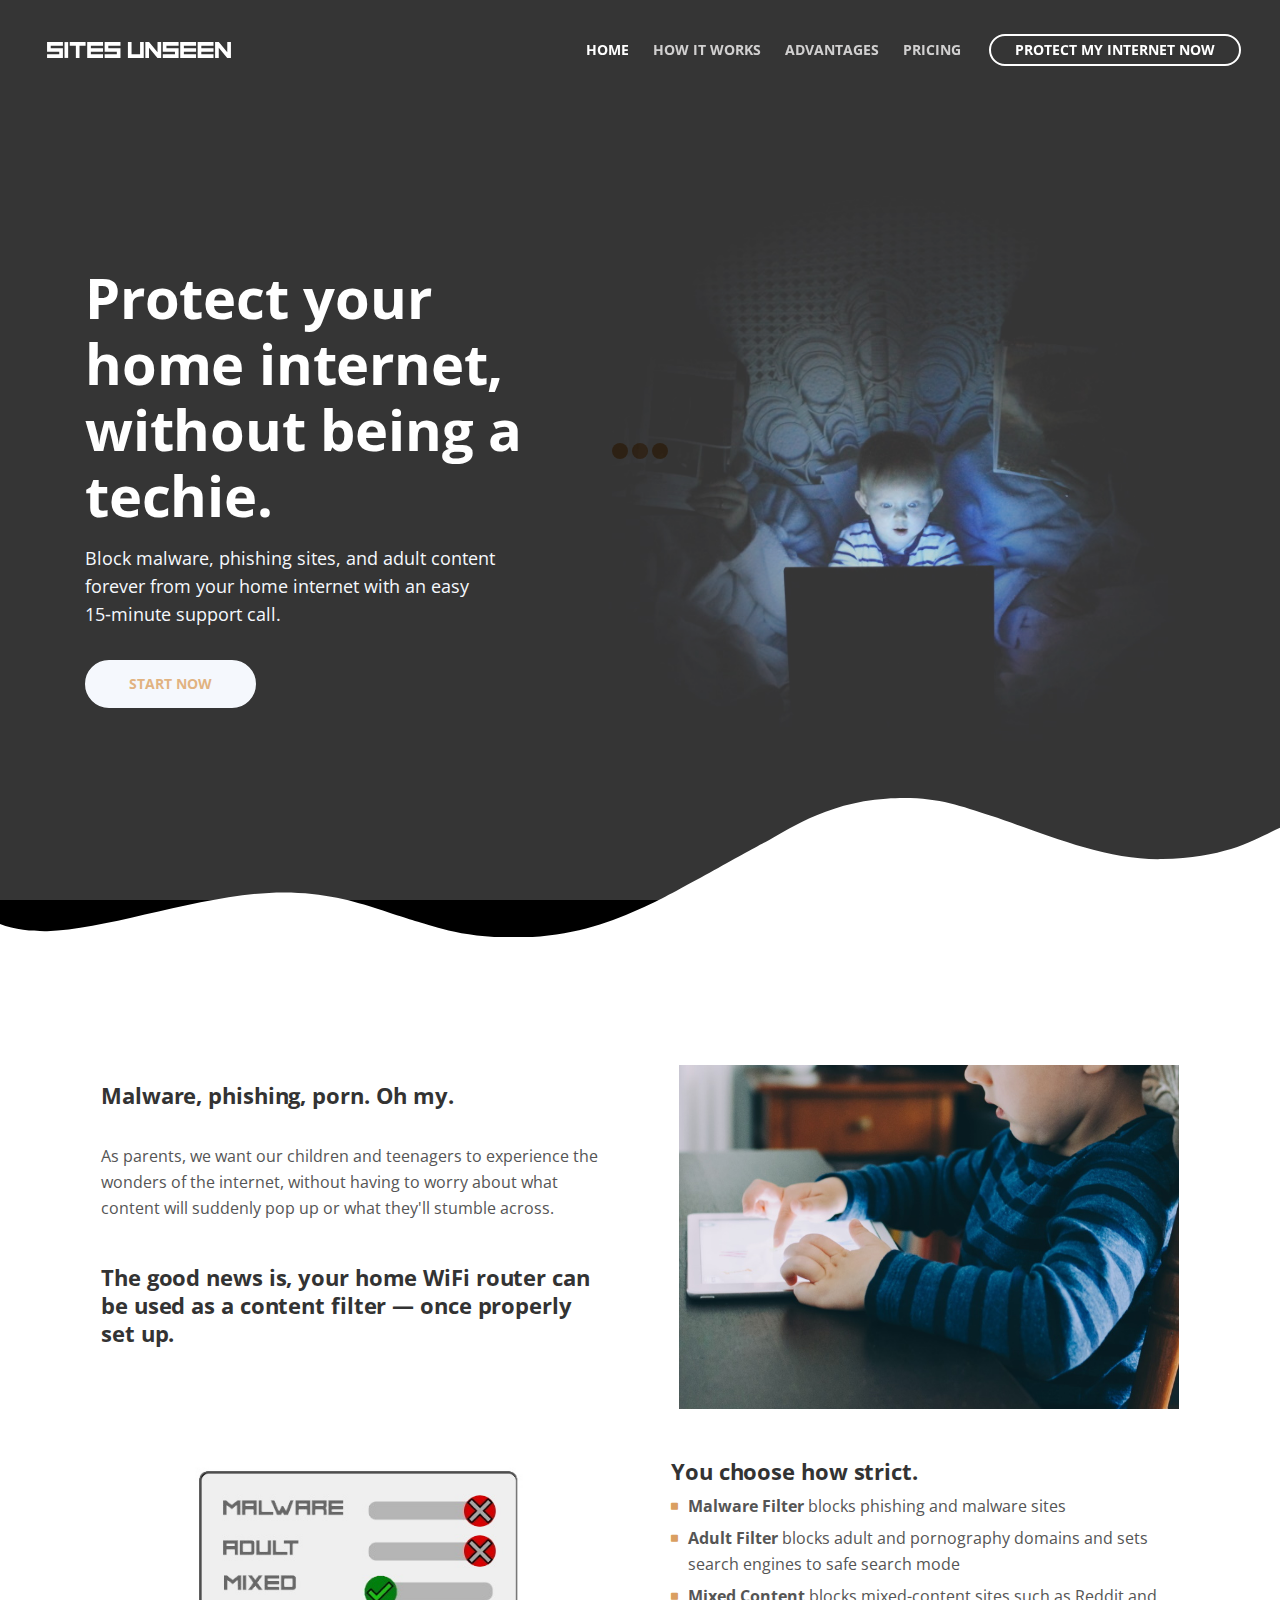
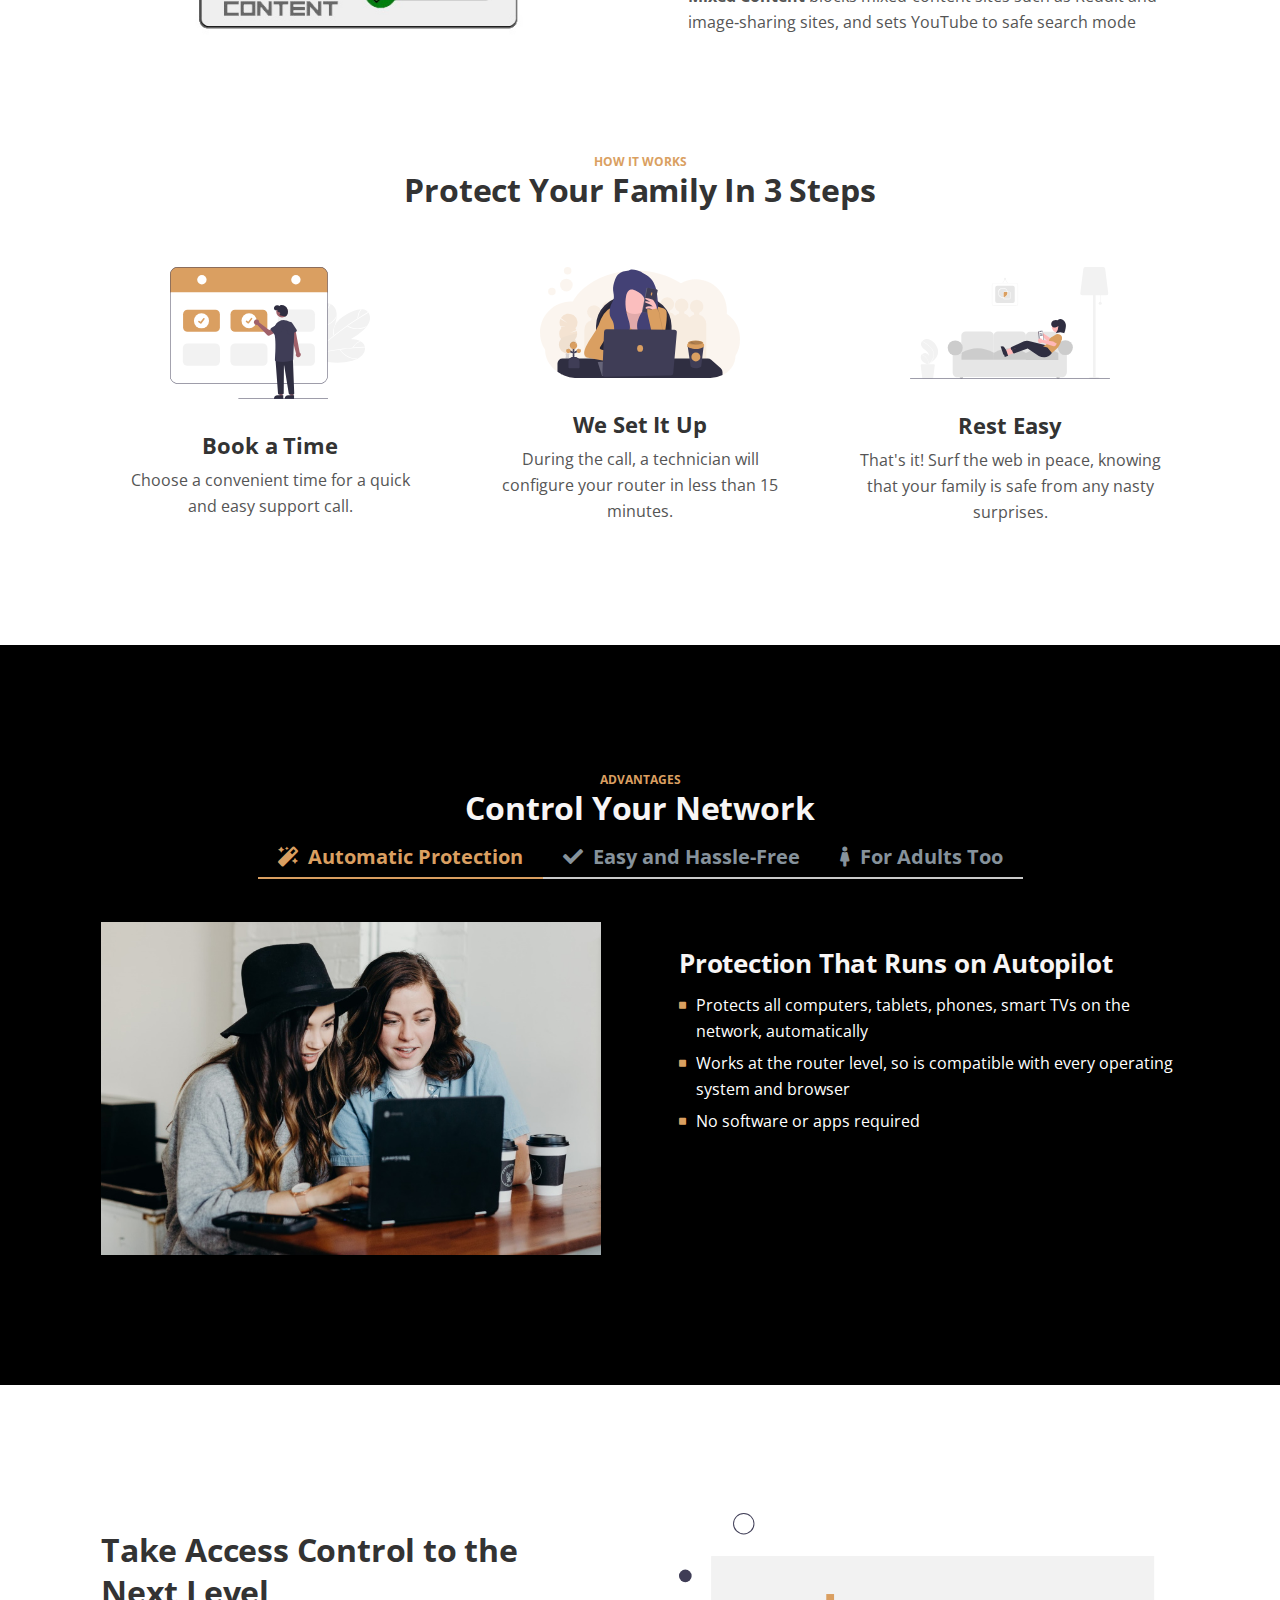
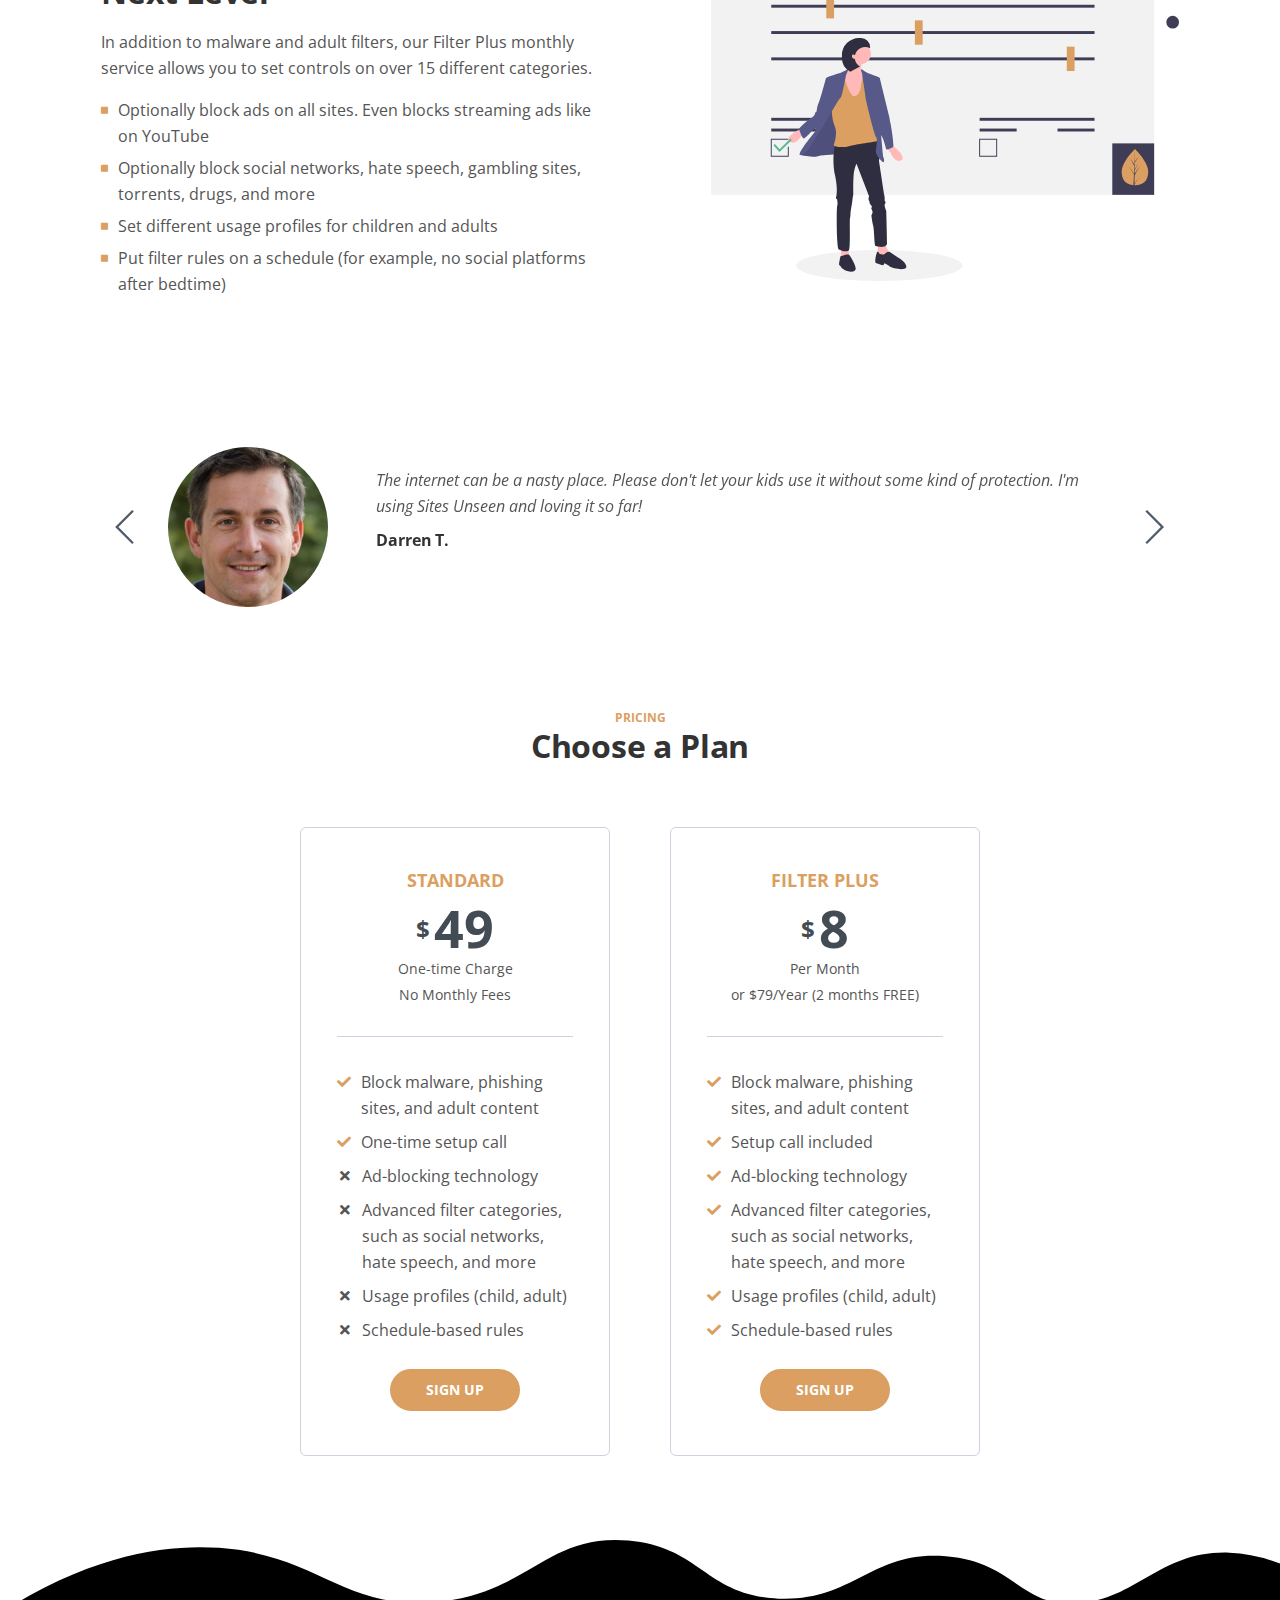
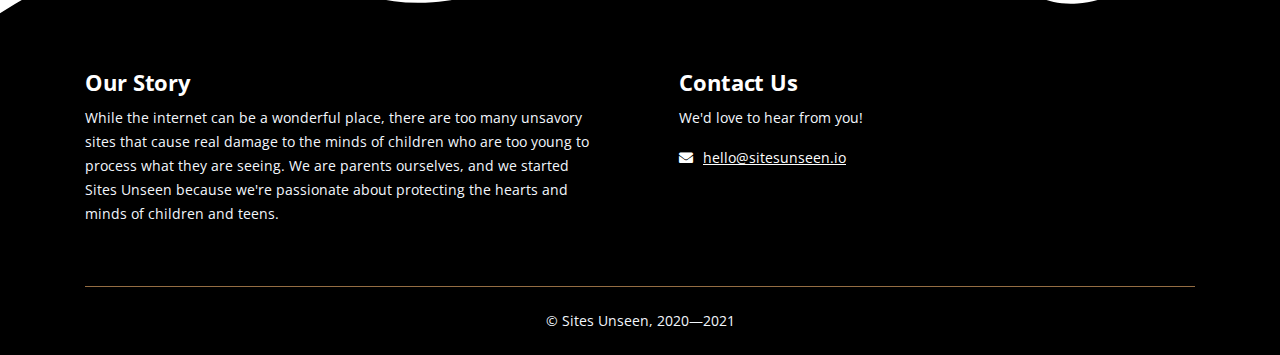
==== index.html @ 8c57d4b0 "Initial landing" ====
<!DOCTYPE html>
<html lang="en">
<head>
    <meta charset="utf-8">
    <meta name="viewport" content="width=device-width, initial-scale=1, shrink-to-fit=no">
    
    <!-- SEO Meta Tags -->
    <meta name="description" content="Tivo is a HTML landing page template built with Bootstrap to help you crate engaging presentations for SaaS apps and convert visitors into users.">
    <meta name="author" content="Inovatik">

    <!-- OG Meta Tags to improve the way the post looks when you share the page on LinkedIn, Facebook, Google+ -->
	<meta property="og:site_name" content="" /> <!-- website name -->
	<meta property="og:site" content="" /> <!-- website link -->
	<meta property="og:title" content=""/> <!-- title shown in the actual shared post -->
	<meta property="og:description" content="" /> <!-- description shown in the actual shared post -->
	<meta property="og:image" content="" /> <!-- image link, make sure it's jpg -->
	<meta property="og:url" content="" /> <!-- where do you want your post to link to -->
	<meta property="og:type" content="article" />

    <!-- Website Title -->
    <title>SITES UNSEEN | Protect Your Home Internet</title>
    
    <!-- Styles -->
    <link href="https://fonts.googleapis.com/css?family=Open+Sans:400,400i,700&display=swap&subset=latin-ext" rel="stylesheet">
    <link href="css/bootstrap.css" rel="stylesheet">
    <!-- <link href="https://cdnjs.cloudflare.com/ajax/libs/bootstrap-switch/3.3.2/css/bootstrap3/bootstrap-switch.min.css" rel="stylesheet" /> -->
    <link href="css/fontawesome-all.css" rel="stylesheet">
    <link href="css/swiper.css" rel="stylesheet">
	<link href="css/magnific-popup.css" rel="stylesheet">
	<link href="css/styles.css" rel="stylesheet">
	
	<!-- Favicon  -->
    <!-- <link rel="icon" href="images/favicon.png"> -->
    <link rel="icon" href="images/favicon.ico">
</head>
<body data-spy="scroll" data-target=".fixed-top">
    
    <!-- Preloader -->
	<div class="spinner-wrapper">
        <div class="spinner">
            <div class="bounce1"></div>
            <div class="bounce2"></div>
            <div class="bounce3"></div>
        </div>
    </div>
    <!-- end of preloader -->
    

    <!-- Navigation -->
    <nav class="navbar navbar-expand-lg navbar-dark navbar-custom fixed-top">
        <div class="container">

            <!-- Text Logo - Use this if you don't have a graphic logo -->
            <!-- <a class="navbar-brand logo-text page-scroll" href="index.html">Tivo</a> -->

            <!-- Image Logo -->
            <a class="navbar-brand logo-image" href="index.html"><img src="images/logo.svg" alt="alternative"></a> 
            
            <!-- Mobile Menu Toggle Button -->
            <button class="navbar-toggler" type="button" data-toggle="collapse" data-target="#navbarsExampleDefault" aria-controls="navbarsExampleDefault" aria-expanded="false" aria-label="Toggle navigation">
                <span class="navbar-toggler-awesome fas fa-bars"></span>
                <span class="navbar-toggler-awesome fas fa-times"></span>
            </button>
            <!-- end of mobile menu toggle button -->

            <div class="collapse navbar-collapse" id="navbarsExampleDefault">
                <ul class="navbar-nav ml-auto">
                    <li class="nav-item">
                        <a class="nav-link page-scroll" href="#header">HOME <span class="sr-only">(current)</span></a>
                    </li>
                    <li class="nav-item">
                        <a class="nav-link page-scroll" href="#howitworks">HOW IT WORKS</a>
                    </li>
                    <li class="nav-item">
                        <a class="nav-link page-scroll" href="#features">ADVANTAGES</a>
                    </li>
                    <!-- <li class="nav-item">
                        <a class="nav-link page-scroll" href="#details">DETAILS</a>
                    </li> -->

                    <!-- Dropdown Menu -->          
                    <!-- <li class="nav-item dropdown">
                        <a class="nav-link dropdown-toggle page-scroll" href="#video" id="navbarDropdown" role="button" aria-haspopup="true" aria-expanded="false">VIDEO</a>
                        <div class="dropdown-menu" aria-labelledby="navbarDropdown">
                            <a class="dropdown-item" href="article-details.html"><span class="item-text">ARTICLE DETAILS</span></a>
                            <div class="dropdown-items-divide-hr"></div>
                            <a class="dropdown-item" href="terms-conditions.html"><span class="item-text">TERMS CONDITIONS</span></a>
                            <div class="dropdown-items-divide-hr"></div>
                            <a class="dropdown-item" href="privacy-policy.html"><span class="item-text">PRIVACY POLICY</span></a>
                        </div>
                    </li> -->
                    <!-- end of dropdown menu -->

                    <li class="nav-item">
                        <a class="nav-link page-scroll" href="#pricing">PRICING</a>
                    </li>
                </ul>
                <span class="nav-item">
                    <a class="btn-outline-sm page-scroll" href="#pricing">PROTECT MY INTERNET NOW</a>
                </span>
            </div>
        </div> <!-- end of container -->
    </nav> <!-- end of navbar -->
    <!-- end of navigation -->


    <!-- Header -->
    <header id="header" class="header">
        <div class="header-content">
            <div class="container">
                <div class="row">
                    <div class="col-lg-6 col-xl-5">
                        <div class="text-container">
                            <h1>Protect your home internet, without being a techie.</h1>
                            <p class="p-large">
                                Block malware, phishing sites, and adult content forever from your home internet with an 
                                easy 15&#x2011;minute support call.
                            </p>
                            <a class="btn-solid-lg page-scroll" href="#pricing">START NOW</a>
                        </div> <!-- end of text-container -->
                    </div> <!-- end of col -->
                    <div class="col-lg-6 col-xl-7">
                        <div class="image-container">
                            <div class="img-wrapper">
                                <!-- <img class="img-fluid" src="images/header-software-app.png" alt="alternative"> -->
                                <img class="img-fluid" src="images/kid_in_bed.jpg" alt="alternative">
                            </div> <!-- end of img-wrapper -->
                        </div> <!-- end of image-container -->
                    </div> <!-- end of col -->
                </div> <!-- end of row -->
            </div> <!-- end of container -->
        </div> <!-- end of header-content -->
    </header> <!-- end of header -->
    <!-- <svg class="header-frame" data-name="Layer 1" xmlns="http://www.w3.org/2000/svg" preserveAspectRatio="none" viewBox="0 0 1920 310"><defs><style>.cls-1{fill:#5f4def;}</style></defs><title>header-frame</title><path class="cls-1" d="M0,283.054c22.75,12.98,53.1,15.2,70.635,14.808,92.115-2.077,238.3-79.9,354.895-79.938,59.97-.019,106.17,18.059,141.58,34,47.778,21.511,47.778,21.511,90,38.938,28.418,11.731,85.344,26.169,152.992,17.971,68.127-8.255,115.933-34.963,166.492-67.393,37.467-24.032,148.6-112.008,171.753-127.963,27.951-19.26,87.771-81.155,180.71-89.341,72.016-6.343,105.479,12.388,157.434,35.467,69.73,30.976,168.93,92.28,256.514,89.405,100.992-3.315,140.276-41.7,177-64.9V0.24H0V283.054Z"/></svg> -->
    <svg class="header-frame" data-name="Layer 1" xmlns="http://www.w3.org/2000/svg" preserveAspectRatio="none" viewBox="0 0 1920 310"><defs><style>.cls-1{fill:#000;}</style></defs><title>header-frame</title><path class="cls-1" d="M0,283.054c22.75,12.98,53.1,15.2,70.635,14.808,92.115-2.077,238.3-79.9,354.895-79.938,59.97-.019,106.17,18.059,141.58,34,47.778,21.511,47.778,21.511,90,38.938,28.418,11.731,85.344,26.169,152.992,17.971,68.127-8.255,115.933-34.963,166.492-67.393,37.467-24.032,148.6-112.008,171.753-127.963,27.951-19.26,87.771-81.155,180.71-89.341,72.016-6.343,105.479,12.388,157.434,35.467,69.73,30.976,168.93,92.28,256.514,89.405,100.992-3.315,140.276-41.7,177-64.9V0.24H0V283.054Z"/></svg>
    <!-- end of header -->


    <!-- Customers -->
    <!-- <div class="slider-1">
        <div class="container">
            <div class="row">
                <div class="col-lg-12">
                    
                    <div class="slider-container">
                        <div class="swiper-container image-slider">
                            <div class="swiper-wrapper">
                                <div class="swiper-slide">
                                        <img class="img-fluid" src="images/customer-logo-1.png" alt="alternative">
                                </div>
                                <div class="swiper-slide">
                                        <img class="img-fluid" src="images/customer-logo-2.png" alt="alternative">
                                </div>
                                <div class="swiper-slide">
                                        <img class="img-fluid" src="images/customer-logo-3.png" alt="alternative">
                                </div>
                                <div class="swiper-slide">
                                        <img class="img-fluid" src="images/customer-logo-4.png" alt="alternative">
                                </div>
                                <div class="swiper-slide">
                                        <img class="img-fluid" src="images/customer-logo-5.png" alt="alternative">
                                </div>
                                <div class="swiper-slide">
                                        <img class="img-fluid" src="images/customer-logo-6.png" alt="alternative">
                                </div>
                            </div>
                        </div>
                    </div>
                    

                </div>
            </div>
        </div>
    </div> -->
    

        <!-- Details -->
        <div id="details" class="basic-1">
            <div class="container">
                <div class="row">
                    <div class="col-lg-6">
                        <div class="text-container">
                            <h4>
                                Malware, phishing, porn. Oh my.
                            </h4>
                            <br>
                            <p>
                                As parents, we want our children and teenagers to experience the wonders of the internet, 
                                without having to worry about what content will suddenly pop up or what they'll stumble across.
                            </p>
                            <br>
                            <h4>
                                The good news is, your home WiFi router can be used as a content filter &mdash; once properly set up.
                            </h4>
                            
                            <!-- <a class="btn-solid-reg page-scroll" href="sign-up.html">START NOW</a> -->
                        </div> <!-- end of text-container -->
                    </div> <!-- end of col -->
                    <div class="col-lg-6">
                        <div class="image-container">
                            <img class="img-fluid" src="images/kid-on-ipad.jpg" alt="alternative">
                        </div> <!-- end of image-container -->
                    </div> <!-- end of col -->
                </div> <!-- end of row -->
            </div> <!-- end of container -->
        </div> <!-- end of basic-1 -->
        <!-- end of details -->

                <!-- Details -->
                <div id="details" class="basic-1" style="padding-top: 2rem;">
                    <div class="container">
                        <div class="row">
                            <div class="col-lg-6">
                                <div class="image-container">
                                    <img class="img-fluid" src="images/toggler.jpg" alt="alternative">
                                </div> <!-- end of image-container -->
                            </div> <!-- end of col -->
                            <div class="col-lg-6">
                                <div class="text-container">
                                    <h4>
                                        You choose how strict.
                                    </h4>
                                    <ul class="list-unstyled li-space-lg">
                                        <li class="media">
                                            <i class="fas fa-square"></i>
                                            <div class="media-body"><b>Malware Filter</b> blocks phishing and malware sites</div>
                                        </li>
                                        <li class="media">
                                            <i class="fas fa-square"></i>
                                            <div class="media-body"><b>Adult Filter</b> blocks adult and pornography domains and sets search engines to 
                                            safe search mode
                                        </div>
                                        </li>
                                        <li class="media">
                                            <i class="fas fa-square"></i>
                                            <div class="media-body"><b>Mixed Content</b> blocks mixed-content sites such as Reddit and image&#x2011;sharing 
                                                sites, and sets YouTube to safe search mode</div>
                                        </li>
                                    </ul>
                                    <!-- <a class="btn-solid-reg page-scroll" href="sign-up.html">START NOW</a> -->
                                </div> <!-- end of text-container -->
                            </div> <!-- end of col -->

                        </div> <!-- end of row -->
                    </div> <!-- end of container -->
                </div> <!-- end of basic-1 -->
                <!-- end of details -->

    <!-- Description -->
    <div class="cards-1" id="howitworks">
        <div class="container">
            <div class="row">
                <div class="col-lg-12">
                    <div class="above-heading">HOW IT WORKS</div>
                    <h2 class="h2-heading">Protect Your Family In 3 Steps</h2>
                </div> <!-- end of col -->
            </div> <!-- end of row -->
            <div class="row">
                <div class="col-lg-12">

                    <!-- Card -->
                    <div class="card">
                        <div class="card-image">
                            <!-- <img class="img-fluid" src="images/undraw_schedule_meeting_52nu.svg" alt="alternative"> -->
                            <img class="img-fluid" src="images/undraw_Booking_re_gw4j.svg" alt="alternative">
                            <!-- <img class="img-fluid" src="images/undraw_Online_calendar_re_wk3t.svg" alt="alternative"> -->
                        </div>
                        <div class="card-body">
                            <!-- <h4 class="card-title">Schedule a Call</h4> -->
                            <h4 class="card-title">Book a Time</h4>
                            <p>
                                Choose a convenient time for a quick and easy support call.    
                            </p>
                        </div>
                    </div>
                    <!-- end of card -->

                    <!-- Card -->
                    <div class="card">
                        <div class="card-image">
                            <!-- <img class="img-fluid" src="images/undraw_active_support_6rwo.svg" alt="alternative"> -->
                            <!-- <img class="img-fluid" src="images/undraw_video_call_kxyp.svg" alt="alternative"> -->
                            <img class="img-fluid" src="images/undraw_working_remotely_jh40.svg" alt="alternative">
                        </div>
                        <div class="card-body">
                            <h4 class="card-title">We Set It Up</h4>
                            <p>
                                During the call, a technician will configure your router in less than 15 minutes.
                            </p>
                        </div>
                    </div>
                    <!-- end of card -->

                    <!-- Card -->
                    <div class="card">
                        <div class="card-image">
                            <!-- <img class="img-fluid" src="images/description-3.png" alt="alternative"> -->
                            <!-- <img class="img-fluid" src="images/undraw_security_o890.svg" alt="alternative"> -->
                            <!-- <img class="img-fluid" src="images/undraw_reading_time_gvg0.svg" alt="alternative"> -->
                            <img class="img-fluid" src="images/undraw_Relaxing_at_home_re_mror.svg" alt="alternative">
                        </div>
                        <div class="card-body">
                            <h4 class="card-title">Rest Easy</h4>
                            <p>
                                That's it!  Surf the web in peace, knowing that your family is safe from any nasty surprises.
                            </p>
                        </div>
                    </div>
                    <!-- end of card -->

                </div> <!-- end of col -->
            </div> <!-- end of row -->
        </div> <!-- end of container -->
    </div> <!-- end of cards-1 -->
    <!-- end of description -->


    <!-- Features -->
    <div id="features" class="tabs">
        <div class="container">
            <div class="row">
                <div class="col-lg-12">
                    <div class="above-heading">ADVANTAGES</div>
                    <h2 class="h2-heading">Control Your Network</h2>
                    <!-- <p class="p-heading">
                        Take back control of your home network.
                    </p> -->
                </div> <!-- end of col -->
            </div> <!-- end of row -->
            <div class="row">
                <div class="col-lg-12">

                    <!-- Tabs Links -->
                    <ul class="nav nav-tabs" id="argoTabs" role="tablist">
                        <li class="nav-item">
                            <a class="nav-link active" id="nav-tab-1" data-toggle="tab" href="#tab-1" role="tab" aria-controls="tab-1" aria-selected="true"><i class="fas fa-magic"></i>Automatic Protection</a>
                        </li>
                        <li class="nav-item">
                            <a class="nav-link" id="nav-tab-2" data-toggle="tab" href="#tab-2" role="tab" aria-controls="tab-2" aria-selected="false"><i class="fas fa-check"></i>Easy and Hassle-Free</a>
                        </li>
                        <li class="nav-item">
                            <a class="nav-link" id="nav-tab-3" data-toggle="tab" href="#tab-3" role="tab" aria-controls="tab-3" aria-selected="false"><i class="fas fa-female"></i>For Adults Too</a>
                        </li>
                    </ul>
                    <!-- end of tabs links -->

                    <!-- Tabs Content -->
                    <div class="tab-content" id="argoTabsContent">

                        <!-- Tab -->
                        <div class="tab-pane fade show active" id="tab-1" role="tabpanel" aria-labelledby="tab-1">
                            <div class="row">
                                <div class="col-lg-6">
                                    <div class="image-container">
                                        <!-- <img class="img-fluid" src="images/features-1.png" alt="alternative"> -->
                                        <!-- <img class="img-fluid" src="images/undraw_security_o890.svg" alt="alternative"> -->
                                        <img class="img-fluid" src="images/teen-girls-on-laptop.jpg" alt="alternative">
                                    </div> <!-- end of image-container -->
                                </div> <!-- end of col -->
                                <div class="col-lg-6">
                                    <div class="text-container">
                                        <h3>Protection That Runs on Autopilot</h3>
                                        <!-- <p>It's very easy to start using Tivo. You just need to fill out and submit the <a class="blue page-scroll" href="sign-up.html">Sign Up Form</a> and you will receive access to the app and all of its features in no more than 24h.</p> -->
                                        <ul class="list-unstyled li-space-lg">
                                            <li class="media">
                                                <i class="fas fa-square"></i>
                                                <div class="media-body">Protects all computers, tablets, phones, smart TVs on the network, automatically</div>
                                            </li>
                                            <li class="media">
                                                <i class="fas fa-square"></i>
                                                <div class="media-body">Works at the router level, so is compatible with every operating system and browser</div>
                                            </li>
                                            <li class="media">
                                                <i class="fas fa-square"></i>
                                                <div class="media-body">No software or apps required</div>
                                            </li>
                                        </ul>
                                        
                                    </div> <!-- end of text-container -->
                                </div> <!-- end of col -->
                            </div> <!-- end of row -->
                        </div> <!-- end of tab-pane -->
                        <!-- end of tab -->

                        <!-- Tab -->
                        <div class="tab-pane fade" id="tab-2" role="tabpanel" aria-labelledby="tab-2">
                            <div class="row">
                                <div class="col-lg-6">
                                    <div class="image-container">
                                        <img class="img-fluid" src="images/girl-on-tablet.jpg" alt="alternative">
                                    </div> <!-- end of image-container -->
                                </div> <!-- end of col -->
                                <div class="col-lg-6">
                                    <div class="text-container">
                                        <h3>Set It and Forget It</h3>
                                        <!-- <p>Campaigns monitoring is a feature we've developed since the beginning because it's at the core of Tivo and basically to any marketing activity focused on results.</p> -->
                                        <ul class="list-unstyled li-space-lg">
                                            <li class="media">
                                                <i class="fas fa-square"></i>
                                                <div class="media-body">Does not affect internet speeds</div>
                                            </li>
                                            <li class="media">
                                                <i class="fas fa-square"></i>
                                                <div class="media-body">We do not collect any browsing information whatsoever</div>
                                            </li>
                                            <li class="media">
                                                <i class="fas fa-square"></i>
                                                <div class="media-body">Can be undone any time</div>
                                            </li>
                                        </ul>
                                        
                                    </div> <!-- end of text-container -->
                                </div> <!-- end of col -->
                            </div> <!-- end of row -->
                        </div> <!-- end of tab-pane -->
                        <!-- end of tab -->

                        <!-- Tab -->
                        <div class="tab-pane fade" id="tab-3" role="tabpanel" aria-labelledby="tab-3">
                            <div class="row">
                                <div class="col-lg-6">
                                    <div class="image-container">
                                        <img class="img-fluid" src="images/guy-on-laptop-dark.jpg" alt="alternative">
                                    </div> <!-- end of image-container -->
                                </div> <!-- end of col -->
                                <div class="col-lg-6">
                                    <div class="text-container">
                                        <h3>Combat Online Porn Addiction</h3>
                                        <ul class="list-unstyled li-space-lg">
                                            <li class="media">
                                                <i class="fas fa-square"></i>
                                                <div class="media-body">Studies show that addictive chemicals released when viewing pornography rewire your brain, causing you to seek it over real relationships</div>
                                            </li>
                                            <li class="media">
                                                <i class="fas fa-square"></i>
                                                <div class="media-body">Pornography is isolating, supports human trafficking, and is even linked to erectile dysfunction</div>
                                            </li>
                                            <li class="media">
                                                <i class="fas fa-square"></i>
                                                <div class="media-body">Sites Unseen can help you beat porn and live your best life!</div>
                                            </li>
                                        </ul>
                                    </div> <!-- end of text-container -->
                                </div> <!-- end of col -->
                            </div> <!-- end of row -->
                        </div> <!-- end of tab-pane -->
                        <!-- end of tab -->
                        
                    </div> <!-- end of tab content -->
                    <!-- end of tabs content -->

                </div> <!-- end of col -->
            </div> <!-- end of row -->
        </div> <!-- end of container -->
    </div> <!-- end of tabs -->
    <!-- end of features -->

    
    <!-- Details -->
    <div id="details" class="basic-1">
        <div class="container">
            <div class="row">
                <div class="col-lg-6">
                    <div class="text-container">
                        <h2>Take Access Control to the Next Level</h2>
                        <p>
                            In addition to malware and adult filters, our Filter Plus monthly service allows you 
                            to set controls on over 15 different categories.
                        </p>
                        <ul class="list-unstyled li-space-lg">
                            <li class="media">
                                <i class="fas fa-square"></i>
                                <div class="media-body">Optionally block ads on all sites. Even blocks streaming ads like on YouTube</div>
                            </li>
                            <li class="media">
                                <i class="fas fa-square"></i>
                                <div class="media-body">Optionally block social networks, hate speech, gambling sites, torrents, drugs, and more</div>
                            </li>
                            <li class="media">
                                <i class="fas fa-square"></i>
                                <div class="media-body">Set different usage profiles for children and adults</div>
                            </li>
                            <li class="media">
                                <i class="fas fa-square"></i>
                                <div class="media-body">Put filter rules on a schedule (for example, no social platforms after bedtime)</div>
                            </li>
                        </ul>
                    </div> <!-- end of text-container -->
                </div> <!-- end of col -->
                <div class="col-lg-6">
                    <div class="image-container">
                        <!-- <img class="img-fluid" src="images/undraw_Setup_wizard_re_nday.svg" alt="alternative"> -->
                        <img class="img-fluid" src="images/undraw_adjustments_p22m.svg" alt="alternative">
                        <!-- <img class="img-fluid" src="images/undraw_data_input_fxv2.svg" alt="alternative"> -->
                        <!-- <img class="img-fluid" src="images/undraw_settings_tab_mgiw.svg" alt="alternative"> -->
                        <!-- <img class="img-fluid" src="images/undraw_Setup_re_y9w8.svg" alt="alternative"> -->
                    </div> <!-- end of image-container -->
                </div> <!-- end of col -->
            </div> <!-- end of row -->
        </div> <!-- end of container -->
    </div> <!-- end of basic-1 -->
    <!-- end of details -->

        <!-- Testimonials -->
        <div class="slider-2">
            <div class="container">
                <div class="row">
                    <div class="col-lg-12">      
                        
                        <!-- Text Slider -->
                        <div class="slider-container">
                            <div class="swiper-container text-slider">
                                <div class="swiper-wrapper">
                                    
                                    <!-- Slide -->
                                    <div class="swiper-slide">
                                        <div class="image-wrapper">
                                            <img class="img-fluid" src="images/testimonial1.jpg" alt="alternative">
                                        </div> <!-- end of image-wrapper -->
                                        <div class="text-wrapper">
                                            <div class="testimonial-text">
                                                The internet can be a nasty place. Please don't let your kids use it without some kind of protection. I'm using Sites Unseen and loving it so far!</div>
                                            <div class="testimonial-author">Darren T.</div>
                                        </div> <!-- end of text-wrapper -->
                                    </div> <!-- end of swiper-slide -->
                                    <!-- end of slide -->
    
                                    <!-- Slide -->
                                    <div class="swiper-slide">
                                        <div class="image-wrapper">
                                            <img class="img-fluid" src="images/testimonial2.jpg" alt="alternative">
                                        </div> <!-- end of image-wrapper -->
                                        <div class="text-wrapper">
                                            <div class="testimonial-text">
                                                The support call was super easy, the agent did all the work. Before this I had no strategy, now I don't worry about it.
                                            </div>
                                            <div class="testimonial-author">Carmen L.</div>
                                        </div> <!-- end of text-wrapper -->
                                    </div> <!-- end of swiper-slide -->
                                    <!-- end of slide -->
    
                                    <!-- Slide -->
                                    <div class="swiper-slide">
                                        <div class="image-wrapper">
                                            <img class="img-fluid" src="images/testimonial3.jpg" alt="alternative">
                                        </div> <!-- end of image-wrapper -->
                                        <div class="text-wrapper">
                                            <div class="testimonial-text">
                                                I have four young boys. These days it's become practically necessary to protect them from sites that prey on kids. 
                                                Thank you, thank you, thank you to Sites Unseen.
                                            </div>
                                            <div class="testimonial-author">Robert M.</div>
                                        </div> <!-- end of text-wrapper -->
                                    </div> <!-- end of swiper-slide -->
                                    <!-- end of slide -->
    
                                    <!-- Slide -->
                                    <div class="swiper-slide">
                                        <div class="image-wrapper">
                                            <img class="img-fluid" src="images/testimonial4.jpg" alt="alternative">
                                        </div> <!-- end of image-wrapper -->
                                        <div class="text-wrapper">
                                            <div class="testimonial-text">
                                                My older mother lives with us, and I like not worrying that she's falling for phishing and scam sites. 
                                                I also love that I don't need to set up something on every device we have. 
                                            </div>
                                            <div class="testimonial-author">Veronica B.</div>
                                        </div> <!-- end of text-wrapper -->
                                    </div> <!-- end of swiper-slide -->
                                    <!-- end of slide -->
    
                                </div> <!-- end of swiper-wrapper -->
                                
                                <!-- Add Arrows -->
                                <div class="swiper-button-next"></div>
                                <div class="swiper-button-prev"></div>
                                <!-- end of add arrows -->
    
                            </div> <!-- end of swiper-container -->
                        </div> <!-- end of slider-container -->
                        <!-- end of text slider -->
    
                    </div> <!-- end of col -->
                </div> <!-- end of row -->
            </div> <!-- end of container -->
        </div> <!-- end of slider-2 -->
        <!-- end of testimonials -->

    <!-- Pricing -->
    <div id="pricing" class="cards-2">
        <div class="container">
            <div class="row">
                <div class="col-lg-12">
                    <div class="above-heading">PRICING</div>
                    <h2 class="h2-heading">Choose a Plan</h2>
                </div> <!-- end of col -->
            </div> <!-- end of row -->
            <div class="row">
                <div class="col-lg-12">

                    <!-- Card-->
                    <div class="card">
                        <div class="card-body">
                            <div class="card-title">STANDARD</div>
                            <div class="price"><span class="currency">$</span><span class="value">49</span></div>
                            <div class="frequency">One-time Charge</div>
                            <div class="frequency">No Monthly Fees</div>
                            <div class="divider"></div>
                            <ul class="list-unstyled li-space-lg">
                                <li class="media">
                                    <i class="fas fa-check"></i><div class="media-body">Block malware, phishing sites, and adult content</div>
                                </li>
                                <li class="media">
                                    <i class="fas fa-check"></i><div class="media-body">One-time setup call</div>
                                </li>
                                <li class="media">
                                    <i class="fas fa-times"></i><div class="media-body">Ad-blocking technology</div>
                                </li>
                                <li class="media">
                                    <i class="fas fa-times"></i><div class="media-body">Advanced filter categories, such as social networks, hate speech, and more</div>
                                </li>
                                <li class="media">
                                    <i class="fas fa-times"></i><div class="media-body">Usage profiles (child, adult)</div>
                                </li>
                                <li class="media">
                                    <i class="fas fa-times"></i><div class="media-body">Schedule-based rules</div>
                                </li>
                            </ul>
                            <div class="button-wrapper">
                                <a class="btn-solid-reg page-scroll" href="sign-up.html">SIGN UP</a>
                            </div>
                        </div>
                    </div> <!-- end of card -->
                    <!-- end of card -->

                    <!-- Card-->
                    <div class="card">
                        <div class="card-body">
                            <div class="card-title">FILTER PLUS</div>
                            <div class="price"><span class="currency">$</span><span class="value">8</span></div>
                            <div class="frequency">Per Month</div>
                            <div class="frequency">or $79/Year (2 months FREE)</div>
                            <div class="divider"></div>
                            <ul class="list-unstyled li-space-lg">
                                <li class="media">
                                    <i class="fas fa-check"></i><div class="media-body">Block malware, phishing sites, and adult content</div>
                                </li>
                                <li class="media">
                                    <i class="fas fa-check"></i><div class="media-body">Setup call included</div>
                                </li>
                                <li class="media">
                                    <i class="fas fa-check"></i><div class="media-body">Ad-blocking technology</div>
                                </li>
                                <li class="media">
                                    <i class="fas fa-check"></i><div class="media-body">Advanced filter categories, such as social networks, hate speech, and more</div>
                                </li>
                                <li class="media">
                                    <i class="fas fa-check"></i><div class="media-body">Usage profiles (child, adult)</div>
                                </li>
                                <li class="media">
                                    <i class="fas fa-check"></i><div class="media-body">Schedule-based rules</div>
                                </li>
                            </ul>
                            <div class="button-wrapper">
                                <a class="btn-solid-reg page-scroll" href="sign-up.html">SIGN UP</a>
                            </div>
                        </div>
                    </div> <!-- end of card -->
                    <!-- end of card -->



                </div> <!-- end of col -->
            </div> <!-- end of row -->
        </div> <!-- end of container -->
    </div> <!-- end of cards-2 -->
    <!-- end of pricing -->


    <!-- Newsletter -->
    <!-- <div class="form">
        <div class="container">
            <div class="row">
                <div class="col-lg-12">
                    <div class="text-container">
                        <div class="above-heading">NEWSLETTER</div>
                        <h2>Stay Updated With The Latest News To Get More Qualified Leads</h2>

                        <form id="newsletterForm" data-toggle="validator" data-focus="false">
                            <div class="form-group">
                                <input type="email" class="form-control-input" id="nemail" required>
                                <label class="label-control" for="nemail">Email</label>
                                <div class="help-block with-errors"></div>
                            </div>
                            <div class="form-group checkbox">
                                <input type="checkbox" id="nterms" value="Agreed-to-Terms" required>I've read and agree to Tivo's written <a href="privacy-policy.html">Privacy Policy</a> and <a href="terms-conditions.html">Terms Conditions</a> 
                                <div class="help-block with-errors"></div>
                            </div>
                            <div class="form-group">
                                <button type="submit" class="form-control-submit-button">SUBSCRIBE</button>
                            </div>
                            <div class="form-message">
                                <div id="nmsgSubmit" class="h3 text-center hidden"></div>
                            </div>
                        </form>
                        
                    </div>
                </div>
            </div>
            <div class="row">
                <div class="col-lg-12">
                    <div class="icon-container">
                        <span class="fa-stack">
                            <a href="#your-link">
                                <i class="fas fa-circle fa-stack-2x"></i>
                                <i class="fab fa-facebook-f fa-stack-1x"></i>
                            </a>
                        </span>
                        <span class="fa-stack">
                            <a href="#your-link">
                                <i class="fas fa-circle fa-stack-2x"></i>
                                <i class="fab fa-twitter fa-stack-1x"></i>
                            </a>
                        </span>
                        <span class="fa-stack">
                            <a href="#your-link">
                                <i class="fas fa-circle fa-stack-2x"></i>
                                <i class="fab fa-pinterest-p fa-stack-1x"></i>
                            </a>
                        </span>
                        <span class="fa-stack">
                            <a href="#your-link">
                                <i class="fas fa-circle fa-stack-2x"></i>
                                <i class="fab fa-instagram fa-stack-1x"></i>
                            </a>
                        </span>
                        <span class="fa-stack">
                            <a href="#your-link">
                                <i class="fas fa-circle fa-stack-2x"></i>
                                <i class="fab fa-linkedin-in fa-stack-1x"></i>
                            </a>
                        </span>
                    </div>
                </div>
            </div>
        </div>
    </div> -->
    

    <!-- Footer -->
    <!-- <svg class="footer-frame" data-name="Layer 2" xmlns="http://www.w3.org/2000/svg" preserveAspectRatio="none" viewBox="0 0 1920 79"><defs><style>.cls-2{fill:#5f4def;}</style></defs><title>footer-frame</title><path class="cls-2" d="M0,72.427C143,12.138,255.5,4.577,328.644,7.943c147.721,6.8,183.881,60.242,320.83,53.737,143-6.793,167.826-68.128,293-60.9,109.095,6.3,115.68,54.364,225.251,57.319,113.58,3.064,138.8-47.711,251.189-41.8,104.012,5.474,109.713,50.4,197.369,46.572,89.549-3.91,124.375-52.563,227.622-50.155A338.646,338.646,0,0,1,1920,23.467V79.75H0V72.427Z" transform="translate(0 -0.188)"/></svg> -->
    <svg class="footer-frame" data-name="Layer 2" xmlns="http://www.w3.org/2000/svg" preserveAspectRatio="none" viewBox="0 0 1920 79"><defs><style>.cls-2{fill:#000;}</style></defs><title>footer-frame</title><path class="cls-2" d="M0,72.427C143,12.138,255.5,4.577,328.644,7.943c147.721,6.8,183.881,60.242,320.83,53.737,143-6.793,167.826-68.128,293-60.9,109.095,6.3,115.68,54.364,225.251,57.319,113.58,3.064,138.8-47.711,251.189-41.8,104.012,5.474,109.713,50.4,197.369,46.572,89.549-3.91,124.375-52.563,227.622-50.155A338.646,338.646,0,0,1,1920,23.467V79.75H0V72.427Z" transform="translate(0 -0.188)"/></svg>
    <div class="footer">
        <div class="container">
            <div class="row">
                <div class="col-md-6">
                    <div class="footer-col first">
                        <h4>Our Story</h4>
                        <p class="p-small">
                            While the internet can be a wonderful place, 
                            there are too many unsavory sites that cause real damage to the minds of children 
                            who are too young to process what they are seeing.
                            We are parents ourselves, and we started Sites Unseen because 
                            we're passionate about protecting the hearts and minds 
                            of children and teens. 
                        </p>
                    </div>
                </div>
                <!-- <div class="col-md-4">
                    <div class="footer-col middle">
                        <h4>Important Links</h4>
                        <ul class="list-unstyled li-space-lg p-small">
                            <li class="media">
                                <i class="fas fa-square"></i>
                                <div class="media-body">Our business partners <a class="white" href="#your-link">startupguide.com</a></div>
                            </li>
                            <li class="media">
                                <i class="fas fa-square"></i>
                                <div class="media-body">Read our <a class="white" href="terms-conditions.html">Terms & Conditions</a>, <a class="white" href="privacy-policy.html">Privacy Policy</a></div>
                            </li>
                        </ul>
                    </div>
                </div> -->
                <div class="col-md-6">
                    <div class="footer-col last">
                        <h4>Contact Us</h4>
                        <p class="p-small">
                            We'd love to hear from you!
                        </p>
                        <ul class="list-unstyled li-space-lg p-small">
                            <li class="media">
                                <i class="fas fa-envelope"></i>
                                <div class="media-body"><a class="white" href="mailto:hello@sitesunseen.io">hello@sitesunseen.io</a></div>
                            </li>
                        </ul>
                    </div> 
                </div>
            </div> <!-- end of row -->
        </div> <!-- end of container -->
    </div> <!-- end of footer -->  
    <!-- end of footer -->


    <!-- Copyright -->
    <div class="copyright">
        <div class="container">
            <div class="row">
                <div class="col-lg-12">
                    <p class="p-small">&copy; Sites Unseen, 2020&mdash;2021</p>
                </div> <!-- end of col -->
            </div> <!-- enf of row -->
        </div> <!-- end of container -->
    </div> <!-- end of copyright --> 
    <!-- end of copyright -->
    
    	
    <!-- Scripts -->
    <script src="js/jquery.min.js"></script> <!-- jQuery for Bootstrap's JavaScript plugins -->
    <script src="js/popper.min.js"></script> <!-- Popper tooltip library for Bootstrap -->
    <script src="js/bootstrap.min.js"></script> <!-- Bootstrap framework -->
    <script src="js/jquery.easing.min.js"></script> <!-- jQuery Easing for smooth scrolling between anchors -->
    <script src="js/swiper.min.js"></script> <!-- Swiper for image and text sliders -->
    <script src="js/jquery.magnific-popup.js"></script> <!-- Magnific Popup for lightboxes -->
    <script src="js/validator.min.js"></script> <!-- Validator.js - Bootstrap plugin that validates forms -->
    <script src="js/scripts.js"></script> <!-- Custom scripts -->
    <!-- <script src="https://cdnjs.cloudflare.com/ajax/libs/bootstrap-switch/3.3.2/js/bootstrap-switch.min.js"></script> -->
    <!-- <script>$("[name='my-checkbox']").bootstrapSwitch();</script> -->
</body>
</html>
---- css/styles.css ----
/* Template: Tivo - SaaS App HTML Landing Page Template
   Author: Inovatik
   Created: Sep 2019
   Description: Master CSS file
*/

/*****************************************
Table Of Contents:

01. General Styles
02. Preloader
03. Navigation
04. Header
05. Customers
06. Description
07. Features
08. Features Lightboxes
09. Details
10. Video
11. Pricing
12. Testimonials
13. Newsletter
14. Footer
15. Copyright
16. Back To Top Button
17. Extra Pages
18. Sign Up and Log In Pages
19. Media Queries
******************************************/

/*****************************************
Colors:
- Backgrounds, buttons, bullets, icons - blue #da9f61
- Backgrounds, light button, light body text - light gray #f3f7fd
- Headings text - black #333
- Body text - dark gray #555
******************************************/

/*****************************************
Gold:
main: da9f61
gold-darkened: 946d43 
******************************************/



/******************************/
/*     01. General Styles     */
/******************************/
body,
html {
    width: 100%;
	height: 100%;
}

body, p {
	color: #555; 
	font: 400 1rem/1.625rem "Open Sans", sans-serif;;
}

.p-large {
	font: 400 1.125rem/1.75rem "Open Sans", sans-serif;
}

.p-small {
	font: 400 0.875rem/1.5rem "Open Sans", sans-serif;
}

h1 {
	color: #333;
	font: 700 2.5rem/3.125rem "Open Sans", sans-serif;
	letter-spacing: -0.2px;
}

h2 {
	color: #333;
	font: 700 2rem/2.625rem "Open Sans", sans-serif;
	letter-spacing: -0.2px;
}

h3 {
	color: #333;
	font: 700 1.625rem/2.125rem "Open Sans", sans-serif;
	letter-spacing: -0.2px;
}

h4 {
	color: #333;
	font: 700 1.375rem/1.75rem "Open Sans", sans-serif;
	letter-spacing: -0.1px;
}

h5 {
	color: #333;
	font: 700 1.125rem/1.5rem "Open Sans", sans-serif;
	letter-spacing: -0.1px;
}

h6 {
	color: #333;
	font: 700 1rem/1.375rem "Open Sans", sans-serif;
	letter-spacing: -0.1px;
}

.above-heading {
	color: #da9f61;
	font: 700 0.75rem/0.875rem "Open Sans", sans-serif;
	text-align: center;
}

.p-heading {
	margin-bottom: 3.25rem;
}

.testimonial-text {
	font: italic 400 1rem/1.625rem "Open Sans", sans-serif;
}

.testimonial-author {
	font: 700 1rem/1.625rem "Open Sans", sans-serif;
	letter-spacing: -0.1px;
}

.li-space-lg li {
	margin-bottom: 0.375rem;
}

.indent {
	padding-left: 1.25rem;
}

a {
	color: #555;
	text-decoration: underline;
}

a:hover {
	color: #555;
	text-decoration: underline;
}

a.white {
	color: #fff;
}

.decorative-line {
	display: block;
	width: 5rem;
	height: 0.5rem;
	margin-right: auto;
	margin-left: auto;
}

.blue {
	color: #da9f61;
}

.btn-solid-reg {
	display: inline-block;
	padding: 1.1875rem 2.125rem 1.1875rem 2.125rem;
	border: 0.125rem solid #da9f61;
	border-radius: 2rem;
	background-color: #da9f61;
	color: #fff;
	font: 700 0.875rem/0 "Open Sans", sans-serif;
	text-decoration: none;
	transition: all 0.2s;
}

.btn-solid-reg:hover {
	background-color: transparent;
	color: #da9f61;
	text-decoration: none;
}

.btn-solid-lg {
	display: inline-block;
	padding: 1.375rem 2.625rem 1.375rem 2.625rem;
	border: 0.125rem solid #da9f61;
	border-radius: 2rem;
	background-color: #da9f61;
	color: #fff;
	font: 700 0.875rem/0 "Open Sans", sans-serif;
	text-decoration: none;
	transition: all 0.2s;
}

.btn-solid-lg:hover {
	background-color: transparent;
	color: #da9f61;
	text-decoration: none;
}

.btn-outline-reg {
	display: inline-block;
	padding: 1.1875rem 2.125rem 1.1875rem 2.125rem;
	border: 0.125rem solid #da9f61;
	border-radius: 2rem;
	background-color: transparent;
	color: #da9f61;
	font: 700 0.875rem/0 "Open Sans", sans-serif;
	text-decoration: none;
	transition: all 0.2s;
}

.btn-outline-reg:hover {
	background-color: #da9f61;
	color: #fff;
	text-decoration: none;
}

.btn-outline-lg {
	display: inline-block;
	padding: 1.375rem 2.625rem 1.375rem 2.625rem;
	border: 0.125rem solid #da9f61;
	border-radius: 2rem;
	background-color: transparent;
	color: #da9f61;
	font: 700 0.875rem/0 "Open Sans", sans-serif;
	text-decoration: none;
	transition: all 0.2s;
}

.btn-outline-lg:hover {
	background-color: #da9f61;
	color: #fff;
	text-decoration: none;
}

.btn-outline-sm {
	display: inline-block;
	padding: 0.875rem 1.5rem 0.875rem 1.5rem;
	border: 0.125rem solid #da9f61;
	border-radius: 2rem;
	background-color: transparent;
	color: #da9f61;
	font: 700 0.875rem/0 "Open Sans", sans-serif;
	text-decoration: none;
	transition: all 0.2s;
}

.btn-outline-sm:hover {
	background-color: #da9f61;
	color: #fff;
	text-decoration: none;
}

.form-group {
	position: relative;
	margin-bottom: 1.25rem;
}

.form-group.has-error.has-danger {
	margin-bottom: 0.625rem;
}

.form-group.has-error.has-danger .help-block.with-errors ul {
	margin-top: 0.375rem;
}

.label-control {
	position: absolute;
	top: 0.87rem;
	left: 1.25rem;
	color: #555;
	opacity: 1;
	font: 400 0.875rem/1.375rem "Open Sans", sans-serif;
	cursor: text;
	transition: all 0.2s ease;
}

/* IE10+ hack to solve lower label text position compared to the rest of the browsers */
@media screen and (-ms-high-contrast: active), screen and (-ms-high-contrast: none) {  
	.label-control {
		top: 0.9375rem;
	}
}

.form-control-input:focus + .label-control,
.form-control-input.notEmpty + .label-control,
.form-control-textarea:focus + .label-control,
.form-control-textarea.notEmpty + .label-control {
	top: 0.125rem;
	opacity: 1;
	font-size: 0.75rem;
	font-weight: 700;
}

.form-control-input,
.form-control-select {
	display: block; /* needed for proper display of the label in Firefox, IE, Edge */
	width: 100%;
	padding-top: 1.0625rem;
	padding-bottom: 0.0625rem;
	padding-left: 1.25rem;
	border: 1px solid #c4d8dc;
	border-radius: 0.25rem;
	background-color: #fff;
	color: #555;
	font: 400 0.875rem/1.875rem "Open Sans", sans-serif;
	transition: all 0.2s;
	-webkit-appearance: none; /* removes inner shadow on form inputs on ios safari */
}

.form-control-select {
	padding-top: 0.5rem;
	padding-bottom: 0.5rem;
	height: 3rem;
}

/* IE10+ hack to solve lower label text position compared to the rest of the browsers */
@media screen and (-ms-high-contrast: active), screen and (-ms-high-contrast: none) {  
	.form-control-input {
		padding-top: 1.25rem;
		padding-bottom: 0.75rem;
		line-height: 1.75rem;
	}

	.form-control-select {
		padding-top: 0.875rem;
		padding-bottom: 0.75rem;
		height: 3.125rem;
		line-height: 2.125rem;
	}
}

select {
    /* you should keep these first rules in place to maintain cross-browser behavior */
    -webkit-appearance: none;
	-moz-appearance: none;
	-ms-appearance: none;
    -o-appearance: none;
    appearance: none;
    background-image: url('../images/down-arrow.png');
    background-position: 96% 50%;
    background-repeat: no-repeat;
    outline: none;
}

select::-ms-expand {
    display: none; /* removes the ugly default down arrow on select form field in IE11 */
}

.form-control-textarea {
	display: block; /* used to eliminate a bottom gap difference between Chrome and IE/FF */
	width: 100%;
	height: 8rem; /* used instead of html rows to normalize height between Chrome and IE/FF */
	padding-top: 1.25rem;
	padding-left: 1.3125rem;
	border: 1px solid #c4d8dc;
	border-radius: 0.25rem;
	background-color: #fff;
	color: #555;
	font: 400 0.875rem/1.75rem "Open Sans", sans-serif;
	transition: all 0.2s;
}

.form-control-input:focus,
.form-control-select:focus,
.form-control-textarea:focus {
	border: 1px solid #a1a1a1;
	outline: none; /* Removes blue border on focus */
}

.form-control-input:hover,
.form-control-select:hover,
.form-control-textarea:hover {
	border: 1px solid #a1a1a1;
}

.checkbox {
	font: 400 0.75rem/1.25rem "Open Sans", sans-serif;
}

input[type='checkbox'] {
	vertical-align: -15%;
	margin-right: 0.375rem;
}

/* IE10+ hack to raise checkbox field position compared to the rest of the browsers */
@media screen and (-ms-high-contrast: active), screen and (-ms-high-contrast: none) {  
	input[type='checkbox'] {
		vertical-align: -9%;
	}
}

.form-control-submit-button {
	display: inline-block;
	width: 100%;
	height: 3.125rem;
	border: 1px solid #da9f61;
	border-radius: 1.5rem;
	background-color: #da9f61;
	color: #fff;
	font: 700 0.875rem/0 "Open Sans", sans-serif;
	cursor: pointer;
	transition: all 0.2s;
}

.form-control-submit-button:hover {
	background-color: transparent;
	color: #da9f61;
}

/* Form Success And Error Message Formatting */
#smsgSubmit.h3.text-center.tada.animated,
#lmsgSubmit.h3.text-center.tada.animated,
#nmsgSubmit.h3.text-center.tada.animated,
#pmsgSubmit.h3.text-center.tada.animated,
#smsgSubmit.h3.text-center,
#lmsgSubmit.h3.text-center,
#nmsgSubmit.h3.text-center,
#pmsgSubmit.h3.text-center {
	display: block;
	margin-bottom: 0;
	color: #555;
	font-size: 1.125rem;
	line-height: 1rem;
}

.help-block.with-errors .list-unstyled {
	color: #555;
	font-size: 0.75rem;
	line-height: 1.125rem;
	text-align: left;
}

.help-block.with-errors ul {
	margin-bottom: 0;
}
/* end of form success and error message formatting */

/* Form Success And Error Message Animation - Animate.css */
@-webkit-keyframes tada {
	from {
		-webkit-transform: scale3d(1, 1, 1);
		-ms-transform: scale3d(1, 1, 1);
		transform: scale3d(1, 1, 1);
	}
	10%, 20% {
		-webkit-transform: scale3d(.9, .9, .9) rotate3d(0, 0, 1, -3deg);
		-ms-transform: scale3d(.9, .9, .9) rotate3d(0, 0, 1, -3deg);
		transform: scale3d(.9, .9, .9) rotate3d(0, 0, 1, -3deg);
	}
	30%, 50%, 70%, 90% {
		-webkit-transform: scale3d(1.1, 1.1, 1.1) rotate3d(0, 0, 1, 3deg);
		-ms-transform: scale3d(1.1, 1.1, 1.1) rotate3d(0, 0, 1, 3deg);
		transform: scale3d(1.1, 1.1, 1.1) rotate3d(0, 0, 1, 3deg);
	}
	40%, 60%, 80% {
		-webkit-transform: scale3d(1.1, 1.1, 1.1) rotate3d(0, 0, 1, -3deg);
		-ms-transform: scale3d(1.1, 1.1, 1.1) rotate3d(0, 0, 1, -3deg);
		transform: scale3d(1.1, 1.1, 1.1) rotate3d(0, 0, 1, -3deg);
	}
	to {
		-webkit-transform: scale3d(1, 1, 1);
		-ms-transform: scale3d(1, 1, 1);
		transform: scale3d(1, 1, 1);
	}
}

@keyframes tada {
	from {
		-webkit-transform: scale3d(1, 1, 1);
		-ms-transform: scale3d(1, 1, 1);
		transform: scale3d(1, 1, 1);
	}
	10%, 20% {
		-webkit-transform: scale3d(.9, .9, .9) rotate3d(0, 0, 1, -3deg);
		-ms-transform: scale3d(.9, .9, .9) rotate3d(0, 0, 1, -3deg);
		transform: scale3d(.9, .9, .9) rotate3d(0, 0, 1, -3deg);
	}
	30%, 50%, 70%, 90% {
		-webkit-transform: scale3d(1.1, 1.1, 1.1) rotate3d(0, 0, 1, 3deg);
		-ms-transform: scale3d(1.1, 1.1, 1.1) rotate3d(0, 0, 1, 3deg);
		transform: scale3d(1.1, 1.1, 1.1) rotate3d(0, 0, 1, 3deg);
	}
	40%, 60%, 80% {
		-webkit-transform: scale3d(1.1, 1.1, 1.1) rotate3d(0, 0, 1, -3deg);
		-ms-transform: scale3d(1.1, 1.1, 1.1) rotate3d(0, 0, 1, -3deg);
		transform: scale3d(1.1, 1.1, 1.1) rotate3d(0, 0, 1, -3deg);
	}
	to {
		-webkit-transform: scale3d(1, 1, 1);
		-ms-transform: scale3d(1, 1, 1);
		transform: scale3d(1, 1, 1);
	}
}

.tada {
	-webkit-animation-name: tada;
	animation-name: tada;
}

.animated {
	-webkit-animation-duration: 1s;
	animation-duration: 1s;
	-webkit-animation-fill-mode: both;
	animation-fill-mode: both;
}
/* end of form success and error message animation - Animate.css */

/* Fade-move Animation For Details Lightbox - Magnific Popup */
/* at start */
.my-mfp-slide-bottom .zoom-anim-dialog {
	opacity: 0;
	transition: all 0.2s ease-out;
	-webkit-transform: translateY(-1.25rem) perspective(37.5rem) rotateX(10deg);
	-ms-transform: translateY(-1.25rem) perspective(37.5rem) rotateX(10deg);
	transform: translateY(-1.25rem) perspective(37.5rem) rotateX(10deg);
}

/* animate in */
.my-mfp-slide-bottom.mfp-ready .zoom-anim-dialog {
	opacity: 1;
	-webkit-transform: translateY(0) perspective(37.5rem) rotateX(0); 
	-ms-transform: translateY(0) perspective(37.5rem) rotateX(0); 
	transform: translateY(0) perspective(37.5rem) rotateX(0); 
}

/* animate out */
.my-mfp-slide-bottom.mfp-removing .zoom-anim-dialog {
	opacity: 0;
	-webkit-transform: translateY(-0.625rem) perspective(37.5rem) rotateX(10deg); 
	-ms-transform: translateY(-0.625rem) perspective(37.5rem) rotateX(10deg); 
	transform: translateY(-0.625rem) perspective(37.5rem) rotateX(10deg); 
}

/* dark overlay, start state */
.my-mfp-slide-bottom.mfp-bg {
	opacity: 0;
	transition: opacity 0.2s ease-out;
}

/* animate in */
.my-mfp-slide-bottom.mfp-ready.mfp-bg {
	opacity: 0.8;
}
/* animate out */
.my-mfp-slide-bottom.mfp-removing.mfp-bg {
	opacity: 0;
}
/* end of fade-move animation for details lightbox - magnific popup */

/* Fade Animation For Image Lightbox - Magnific Popup */
@-webkit-keyframes fadeIn {
	from {
		opacity: 0;
	}
	to {
		opacity: 1;
	}
}

@keyframes fadeIn {
	from {
		opacity: 0;
	}
	to {
		opacity: 1;
	}
}

.fadeIn {
	-webkit-animation: fadeIn 0.6s;
	animation: fadeIn 0.6s;
}

@-webkit-keyframes fadeOut {
	from {
		opacity: 1;
	}
	to {
		opacity: 0;
	}
}

@keyframes fadeOut {
	from {
		opacity: 1;
	}
	to {
		opacity: 0;
	}
}

.fadeOut {
	-webkit-animation: fadeOut 0.8s;
	animation: fadeOut 0.8s;
}
/* end of fade animation for image lightbox - magnific popup */


/*************************/
/*     02. Preloader     */
/*************************/
.spinner-wrapper {
	position: fixed;
	z-index: 999999;
	top: 0;
	right: 0;
	bottom: 0;
	left: 0;
	background: #fff;
}

.spinner {
	position: absolute;
	top: 50%; /* centers the loading animation vertically one the screen */
	left: 50%; /* centers the loading animation horizontally one the screen */
	width: 3.75rem;
	height: 1.25rem;
	margin: -0.625rem 0 0 -1.875rem; /* is width and height divided by two */ 
	text-align: center;
}

.spinner > div {
	display: inline-block;
	width: 1rem;
	height: 1rem;
	border-radius: 100%;
	background-color: #da9f61;
	-webkit-animation: sk-bouncedelay 1.4s infinite ease-in-out both;
	animation: sk-bouncedelay 1.4s infinite ease-in-out both;
}

.spinner .bounce1 {
	-webkit-animation-delay: -0.32s;
	animation-delay: -0.32s;
}

.spinner .bounce2 {
	-webkit-animation-delay: -0.16s;
	animation-delay: -0.16s;
}

@-webkit-keyframes sk-bouncedelay {
	0%, 80%, 100% { -webkit-transform: scale(0); }
	40% { -webkit-transform: scale(1.0); }
}

@keyframes sk-bouncedelay {
	0%, 80%, 100% { 
		-webkit-transform: scale(0);
		-ms-transform: scale(0);
		transform: scale(0);
	} 40% { 
		-webkit-transform: scale(1.0);
		-ms-transform: scale(1.0);
		transform: scale(1.0);
	}
}


/**************************/
/*     03. Navigation     */
/**************************/
.navbar-custom {
	background-color: #da9f61;
	box-shadow: 0 0.0625rem 0.375rem 0 rgba(0, 0, 0, 0.1);
	font: 700 0.875rem/0.875rem "Open Sans", sans-serif;
	transition: all 0.2s;
}

.navbar-custom .container {
	max-width: 87.5rem;
}

.navbar-custom .navbar-brand.logo-image img {
    /* width: 4.4375rem; */
	/* height: 1.75rem; */
	height: 1.0rem;
}

.navbar-custom .navbar-brand.logo-text {
	font: 700 2rem/1.5rem "Open Sans", sans-serif;
	color: #fff;
	text-decoration: none;
}

.navbar-custom .navbar-nav {
	margin-top: 0.75rem;
	margin-bottom: 0.5rem;
}

.navbar-custom .nav-item .nav-link {
	padding: 0.625rem 0.75rem 0.625rem 0.75rem;
	color: #f7f5f5;
	opacity: 0.8;
	text-decoration: none;
	transition: all 0.2s ease;
}

.navbar-custom .nav-item .nav-link:hover,
.navbar-custom .nav-item .nav-link.active {
	color: #fff;
	opacity: 1;
}

/* Dropdown Menu */
.navbar-custom .dropdown:hover > .dropdown-menu {
	display: block; /* this makes the dropdown menu stay open while hovering it */
	min-width: auto;
	animation: fadeDropdown 0.2s; /* required for the fade animation */
}

@keyframes fadeDropdown {
    0% {
        opacity: 0;
    }

    100% {
        opacity: 1;
    }
}

.navbar-custom .dropdown-toggle:focus { /* removes dropdown outline on focus */
	outline: 0;
}

.navbar-custom .dropdown-menu {
	margin-top: 0;
	border: none;
	border-radius: 0.25rem;
	background-color: #da9f61;
}

.navbar-custom .dropdown-item {
	color: #f7f5f5;
	opacity: 0.8;
	font: 700 0.875rem/0.875rem "Open Sans", sans-serif;
	text-decoration: none;
}

.navbar-custom .dropdown-item:hover {
	background-color: #da9f61;
	color: #fff;
	opacity: 1;
}

.navbar-custom .dropdown-items-divide-hr {
	width: 100%;
	height: 1px;
	margin: 0.75rem auto 0.725rem auto;
	border: none;
	background-color: #c4d8dc;
	opacity: 0.2;
}
/* end of dropdown menu */

.navbar-custom .nav-item .btn-outline-sm {
	margin-top: 0.25rem;
	margin-bottom: 1.375rem;
	margin-left: 0.5rem;
	border: 0.125rem solid #fff;
	color: #fff;
}

.navbar-custom .nav-item .btn-outline-sm:hover {
	background-color: #fff;
	color: #da9f61;
}

.navbar-custom .navbar-toggler {
	padding: 0;
	border: none;
	color: #fff;
	font-size: 2rem;
}

.navbar-custom button[aria-expanded='false'] .navbar-toggler-awesome.fas.fa-times{
	display: none;
}

.navbar-custom button[aria-expanded='false'] .navbar-toggler-awesome.fas.fa-bars{
	display: inline-block;
}

.navbar-custom button[aria-expanded='true'] .navbar-toggler-awesome.fas.fa-bars{
	display: none;
}

.navbar-custom button[aria-expanded='true'] .navbar-toggler-awesome.fas.fa-times{
	display: inline-block;
	margin-right: 0.125rem;
}


/*********************/
/*    04. Header     */
/*********************/
.header {
	/* background-color: #da9f61; */
	background-color: #000;
}

.header .header-content {
	padding-top: 8rem;
	padding-bottom: 4rem;
	text-align: center;
}

.header .text-container {
	margin-bottom: 3rem;
}

.header h1 {
	margin-bottom: 1rem;
	color: #fff;
	font-size: 2.5rem;
	line-height: 3rem;
}

.header .p-large {
	margin-bottom: 2rem;
	color: #f3f7fd;
}

.header .btn-solid-lg {
	margin-right: 0.5rem;
	margin-bottom: 1.125rem;
	margin-left: 0.5rem;
	border-color: #f3f7fd;
	background-color: #f3f7fd;
	color: #da9f61;
}

.header .btn-solid-lg:hover {
	background: transparent;
	color: #f3f7fd;
}

.header .btn-outline-lg {
	border-color: #f3f7fd;
	color: #f3f7fd;
}

.header .btn-outline-lg:hover {
	background-color: #f3f7fd;
	color: #da9f61;
}

.header-frame {
	margin-top: -1px; /* To remove white margin in FF */
	width: 100%;
	height: 2.25rem;
}


/*************************/
/*     05. Customers     */
/*************************/
.slider-1 {
	padding-top: 5rem;
	padding-bottom: 3.25rem;
}

.slider-1 .slider-container {
	text-align: center;
}


/***************************/
/*     06. Description     */
/***************************/
.cards-1 {
	/* padding-top: 3.25rem; */
	/* padding-top: 6rem; */
	padding-top: 4rem;
	padding-bottom: 3rem;
	text-align: center;
}

.cards-1 .h2-heading {
	margin-bottom: 3.5rem;
}

.cards-1 .card {
	max-width: 21rem;
	margin-right: auto;
	margin-bottom: 3.5rem;
	margin-left: auto;
	padding: 0;
	border: none;
}

.cards-1 .card-image {
	max-width: 16rem;
	margin-right: auto;
	margin-bottom: 2rem;
	margin-left: auto;
}

.cards-1 .card-title {
	margin-bottom: 0.5rem;
}

.cards-1 .card-body {
	padding: 0;
}


/************************/
/*     07. Features     */
/************************/
.tabs {
	padding-top: 8rem;
	padding-bottom: 8.125rem;
	/* background-color: #f3f7fd; */
	background-color: #000;
}

.tabs .h2-heading,
.tabs .p-heading {
	text-align: center;
	color: #f7f5f5;
}

.tabs h3, .tabs p {
		color: #f7f5f5;
}

.tabs .nav-tabs {
	display: block;
	margin-bottom: 2.25rem;
	border-bottom: none;
}

.tabs .nav-link {
	padding: 0.375rem 1rem 0.375rem 1rem;
	border: none;
	color: #86929b;
	font-weight: 700;
	font-size: 1.25rem;
	line-height: 1.75rem;
	text-align: center;
	text-decoration: none;
	transition: all 0.2s ease;
}

.tabs .nav-link:hover,
.tabs .nav-link.active {
	background: transparent;
	color: #da9f61;
}

.tabs .nav-link .fas {
	margin-right: 0.625rem;
}

.tabs .image-container {
	margin-bottom: 2.75rem;
}

.tabs .list-unstyled .fas {
	color: #da9f61;
	font-size: 0.5rem;
	line-height: 1.625rem;
}

.tabs .list-unstyled .media-body {
	margin-left: 0.625rem;
	color: #fff;
}

.tabs #tab-1 h3 {
	margin-bottom: 0.75rem;
}

.tabs #tab-1 .list-unstyled {
	margin-bottom: 1.5rem;
}

.tabs #tab-2 h3 {
	margin-bottom: 0.75rem;
}

.tabs #tab-2 .list-unstyled {
	margin-bottom: 1.5rem;
}

.tabs #tab-3 h3 {
	margin-bottom: 0.75rem;
}

.tabs #tab-3 .list-unstyled {
	margin-bottom: 1.5rem;
}


/***********************************/
/*     08. Features Lightboxes     */
/***********************************/
.lightbox-basic {
	margin: 2.5rem auto;
	padding: 2rem 1.5rem 2rem 1.5rem;
	border-radius: 0.25rem;
	background: #fff;
	text-align: left;
}

.lightbox-basic .container {
	padding-right: 0;
	padding-left: 0;
}

.lightbox-basic .image-container {
	max-width: 33.75rem;
	margin-right: auto;
	margin-bottom: 3rem;
	margin-left: auto;
}

.lightbox-basic h3 {
	margin-bottom: 0.5rem;
}

.lightbox-basic hr {
	width: 2.5rem;
	height: 0.125rem;
	margin-top: 0;
	margin-bottom: 0.875rem;
	margin-left: 0;
	border: 0;
	background-color: #da9f61;
	text-align: left;
}

.lightbox-basic h4 {
	margin-bottom: 1rem;
}

.lightbox-basic .list-unstyled .fas {
	color:#da9f61;
	font-size: 0.5rem;
	line-height: 1.625rem;
}

.lightbox-basic .list-unstyled .media-body {
	margin-left: 0.625rem;
}

.lightbox-basic .btn-outline-reg,
.lightbox-basic .btn-solid-reg {
	margin-top: 0.75rem;
}

/* Signup Button */
.lightbox-basic .btn-solid-reg.mfp-close {
	position: relative;
	width: auto;
	height: auto;
	color: #fff;
	opacity: 1;
}

.lightbox-basic .btn-solid-reg.mfp-close:hover {
	color: #da9f61;
}
/* end of signup Button */

/* Back Button */
.lightbox-basic a.mfp-close.as-button {
	position: relative;
	width: auto;
	height: auto;
	margin-left: 0.375rem;
	color: #da9f61;
	opacity: 1;
}

.lightbox-basic a.mfp-close.as-button:hover {
	color: #fff;
}
/* end of back button */

.lightbox-basic button.mfp-close.x-button {
	position: absolute;
	top: -0.125rem;
	right: -0.125rem;
	width: 2.75rem;
	height: 2.75rem;
	color: #707984;
}


/***********************/
/*     09. Details     */
/***********************/
.basic-1 {
	/* padding-top: 7.5rem; */
	padding-top: 5rem;
	/* padding-bottom: 8rem; */
}

.basic-1 .text-container {
	margin-bottom: 3.75rem;
}

.basic-1 .list-unstyled {
	margin-bottom: 1.375rem;
}

.basic-1 .list-unstyled .fas {
	color: #da9f61;
	font-size: 0.5rem;
	line-height: 1.625rem;
}

.basic-1 .list-unstyled .media-body {
	margin-left: 0.625rem;
}


/*********************/
/*     10. Video     */
/*********************/
.basic-2 {
	padding-top: 8rem;
	padding-bottom: 6.75rem;
	background-color: #f3f7fd;
	text-align: center;
}

.basic-2 .image-container {
	margin-bottom: 2rem;
}

.basic-2 .image-container img {
	border-radius: 0.75rem;
}

.basic-2 .video-wrapper {
	position: relative;
}

/* Video Play Button */
.basic-2 .video-play-button {
	position: absolute;
	z-index: 10;
	top: 50%;
	left: 50%;
	display: block;
	box-sizing: content-box;
	width: 2rem;
	height: 2.75rem;
	padding: 1.125rem 1.25rem 1.125rem 1.75rem;
	border-radius: 50%;
	-webkit-transform: translateX(-50%) translateY(-50%);
	-ms-transform: translateX(-50%) translateY(-50%);
	transform: translateX(-50%) translateY(-50%);
}
  
.basic-2 .video-play-button:before {
	content: "";
	position: absolute;
	z-index: 0;
	top: 50%;
	left: 50%;
	display: block;
	width: 4.75rem;
	height: 4.75rem;
	border-radius: 50%;
	background: #da9f61;
	animation: pulse-border 1500ms ease-out infinite;
	-webkit-transform: translateX(-50%) translateY(-50%);
	-ms-transform: translateX(-50%) translateY(-50%);
	transform: translateX(-50%) translateY(-50%);
}
  
.basic-2 .video-play-button:after {
	content: "";
	position: absolute;
	z-index: 1;
	top: 50%;
	left: 50%;
	display: block;
	width: 4.375rem;
	height: 4.375rem;
	border-radius: 50%;
	background: #da9f61;
	transition: all 200ms;
	-webkit-transform: translateX(-50%) translateY(-50%);
	-ms-transform: translateX(-50%) translateY(-50%);
	transform: translateX(-50%) translateY(-50%);
}
  
.basic-2 .video-play-button span {
	position: relative;
	display: block;
	z-index: 3;
	top: 0.375rem;
	left: 0.25rem;
	width: 0;
	height: 0;
	border-left: 1.625rem solid #fff;
	border-top: 1rem solid transparent;
	border-bottom: 1rem solid transparent;
}
  
@keyframes pulse-border {
	0% {
		transform: translateX(-50%) translateY(-50%) translateZ(0) scale(1);
		opacity: 1;
	}
	100% {
		transform: translateX(-50%) translateY(-50%) translateZ(0) scale(1.5);
		opacity: 0;
	}
}
/* end of video play button */  

.basic-2 .p-heading {
	margin-bottom: 1rem;
}


/***********************/
/*     11. Pricing     */
/***********************/
.cards-2 {
	/* padding-top: 7.875rem; */
	padding-top: 2.5rem;
	padding-bottom: 2.25rem;
	text-align: center;
}

.cards-2 .h2-heading {
	margin-bottom: 3.75rem;
}

.cards-2 .card {
	display: block;
	max-width: 19rem;
	margin-right: auto;
	margin-bottom: 3rem;
	margin-left: auto;
	border: 1px solid #ccd3df;
	border-radius: 0.375rem;
}

.cards-2 .card .card-body {
	padding: 2.5rem 2rem 2.75rem 2em;
}

.cards-2 .card .card-title {
	margin-bottom: 0.5rem;
	color: #da9f61;
	font: 700 1.125rem/1.5rem "Open Sans", sans-serif;
}

.cards-2 .card .price .currency {
	margin-right: 0.25rem;
	color: #434c54;
	font-weight: 700;
	font-size: 1.5rem;
	vertical-align: 40%;
}

.cards-2 .card .price .value {
	color: #434c54;
	font: 700 3.25rem/3.5rem "Open Sans", sans-serif;
	text-align: center;
}

.cards-2 .card .frequency {
	font-size: 0.875rem;
}

.cards-2 .card .divider {
	height: 1px;
	margin-top: 1.75rem;
	margin-bottom: 2rem;
	border: none;
	background-color: #ccd3df;
}

.cards-2 .card .list-unstyled {
	margin-top: 1.875rem;
	margin-bottom: 1.625rem;
	text-align: left;
}

.cards-2 .card .list-unstyled .media {
	margin-bottom: 0.5rem;
}

.cards-2 .card .list-unstyled .fas {
	color: #da9f61;
	font-size: 0.875rem;
	line-height: 1.625rem;
}

.cards-2 .card .list-unstyled .fas.fa-times {
	margin-left: 0.1875rem;
	margin-right: 0.125rem;
	color: #555;
}

.cards-2 .card .list-unstyled .media-body {
	margin-left: 0.625rem;
}


/****************************/
/*     12. Testimonials     */
/****************************/
.slider-2 {
	/* padding-top: 2.75rem; */
	padding-top: 8rem;
	padding-bottom: 4rem;
}

.slider-2 .slider-container {
	position: relative;
}

.slider-2 .swiper-container {
	position: static;
	width: 82%;
	text-align: center;
}

.slider-2 .image-wrapper {
	width: 6rem;
	margin-right: auto;
	margin-bottom: 1rem;
	margin-left: auto;
}

.slider-2 .image-wrapper img {
	border-radius: 50%;
}

.slider-2 .testimonial-text {
	margin-bottom: 0.5rem;
}

.slider-2 .testimonial-author {
	color: #333;
}

.slider-2 .swiper-button-prev,
.slider-2 .swiper-button-next {
	width: 1.125rem;
}

.slider-2 .swiper-button-prev:focus,
.slider-2 .swiper-button-next:focus {
	/* even if you can't see it chrome you can see it on mobile device */
	outline: none;
}

.slider-2 .swiper-button-prev {
	left: -0.375rem;
	background-image: url("data:image/svg+xml;charset=utf-8,%3Csvg%20xmlns%3D'http%3A%2F%2Fwww.w3.org%2F2000%2Fsvg'%20viewBox%3D'0%200%2028%2044'%3E%3Cpath%20d%3D'M0%2C22L22%2C0l2.1%2C2.1L4.2%2C22l19.9%2C19.9L22%2C44L0%2C22L0%2C22L0%2C22z'%20fill%3D'%23505c67'%2F%3E%3C%2Fsvg%3E");
	background-size: 1.125rem 1.75rem;
}

.slider-2 .swiper-button-next {
	right: -0.375rem;
	background-image: url("data:image/svg+xml;charset=utf-8,%3Csvg%20xmlns%3D'http%3A%2F%2Fwww.w3.org%2F2000%2Fsvg'%20viewBox%3D'0%200%2028%2044'%3E%3Cpath%20d%3D'M27%2C22L27%2C22L5%2C44l-2.1-2.1L22.8%2C22L2.9%2C2.1L5%2C0L27%2C22L27%2C22z'%20fill%3D'%23505c67'%2F%3E%3C%2Fsvg%3E");
	background-size: 1.125rem 1.75rem;
}


/**************************/
/*     13. Newsletter     */
/**************************/
.form {
	padding-top: 4rem;
	padding-bottom: 6rem;
}

.form .text-container {
	margin-bottom: 3.5rem;
	padding: 3.5rem 1rem 2.5rem 1rem;
	border-radius: 0.5rem;
	background-color: #f3f7fd;
}

.form h2 {
	margin-bottom: 2.75rem;
	text-align: center;
}

.form .icon-container {
	text-align: center;
}

.form .fa-stack {
	width: 2em;
	margin-bottom: 0.75rem;
	margin-right: 0.375rem;
	font-size: 1.5rem;
}

.form .fa-stack .fa-stack-1x {
    color: #fff;
	transition: all 0.2s ease;
}

.form .fa-stack .fa-stack-2x {
	color: #da9f61;
	transition: all 0.2s ease;
}

.form .fa-stack:hover .fa-stack-1x {
	color: #da9f61;
}

.form .fa-stack:hover .fa-stack-2x {
    color: #f3f7fd;
}


/**********************/
/*     14. Footer     */
/**********************/
.footer-frame {
	width: 100%;
	height: 1.5rem;
}

.footer {
	padding-top: 3rem;
	padding-bottom: 0.5rem;
	/* background-color: #da9f61; */
	background-color: #000;
}

.footer .footer-col {
	margin-bottom: 2.25rem;
}

.footer h4 {
	margin-bottom: 0.625rem;
	color: #fff;
}

.footer .list-unstyled,
.footer p {
	color: #f3f7fd;
}

.footer .footer-col.middle .list-unstyled .fas {
	color: #fff;
	font-size: 0.5rem;
	line-height: 1.5rem;
}

.footer .footer-col.middle .list-unstyled .media-body {
	margin-left: 0.5rem;
}

.footer .footer-col.last .list-unstyled .fas {
	color: #fff;
	font-size: 0.875rem;
	line-height: 1.5rem;
}

.footer .footer-col.last .list-unstyled .media-body {
	margin-left: 0.625rem;
}

.footer .footer-col.last .list-unstyled .fas.fa-globe {
	margin-left: 1rem;
	margin-right: 0.625rem;
}


/*************************/
/*     15. Copyright     */
/*************************/
.copyright {
	padding-top: 1rem;
	padding-bottom: 0.375rem;
	/* background-color: #da9f61; */
	background-color: #000;
	text-align: center;
}

.copyright .p-small {
	padding-top: 1.375rem;
	/* border-top: 1px solid #718ad1; */
	border-top: 1px solid #946d43;
	color: #f3f7fd;
}

.copyright a {
	color: #f3f7fd;
	text-decoration: none;
}


/**********************************/
/*     16. Back To Top Button     */
/**********************************/
a.back-to-top {
	position: fixed;
	z-index: 999;
	right: 0.75rem;
	bottom: 0.75rem;
	display: none;
	width: 2.625rem;
	height: 2.625rem;
	border-radius: 1.875rem;
	/* background: #4f3cda url("../images/up-arrow.png") no-repeat center 47%; */
	background: #da9f61 url("../images/up-arrow.png") no-repeat center 47%;
	background-size: 1.125rem 1.125rem;
	text-indent: -9999px;
}

a:hover.back-to-top {
	/* background-color: #4332c5;  */
	/* darken */
	background-color: #946d43; 
}


/***************************/
/*     17. Extra Pages     */
/***************************/
.ex-header {
	padding-top: 8rem;
	padding-bottom: 5rem;
	background-color: #da9f61;
	text-align: center;
}

.ex-header h1 {
	color: #fff;
}

.ex-basic-1 {
	padding-top: 2rem;
	padding-bottom: 0.875rem;
	background-color: #f3f7fd;
}

.ex-basic-1 .breadcrumbs {
	margin-bottom: 1.125rem;
}

.ex-basic-1 .breadcrumbs .fa {
	margin-right: 0.5rem;
	margin-left: 0.625rem;
}

.ex-basic-2 {
	padding-top: 4.75rem;
	padding-bottom: 4rem;
}

.ex-basic-2 h3 {
	margin-bottom: 1rem;
}

.ex-basic-2 .text-container {
	margin-bottom: 3.625rem;
}

.ex-basic-2 .text-container.last {
	margin-bottom: 0;
}

.ex-basic-2 .text-container.dark {
	padding: 1.625rem 1.5rem 0.75rem 2rem;
	background-color: #f3f7fd;
}

.ex-basic-2 .image-container-large {
	margin-bottom: 4rem;
}

.ex-basic-2 .image-container-large img {
	border-radius: 0.25rem;
}

.ex-basic-2 .image-container-small img {
	border-radius: 0.25rem;
}

.ex-basic-2 .list-unstyled .fas {
	color: #da9f61;
	font-size: 0.5rem;
	line-height: 1.625rem;
}

.ex-basic-2 .list-unstyled .media-body {
	margin-left: 0.625rem;
}

.ex-basic-2 .form-container {
	margin-top: 3rem;
}

.ex-basic-2 .btn-outline-reg {
	margin-top: 1.75rem;
}

.ex-footer-frame {
	width: 100%;
	height: 2.75rem;
	background-color: #f3f7fd;
}


/****************************************/
/*     18. Sign Up and Log In Pages     */
/****************************************/
.ex-2-header {
	padding-top: 9rem;
	background-color: #da9f61;
	text-align: center;
	min-height: 100vh;
}

.ex-2-header h1,
.ex-2-header p {
	color: #fff;
}

.ex-2-header p {
	max-width: 24rem;
	margin-right: auto;
	margin-bottom: 2.5rem;
	margin-left: auto;
}

.ex-2-header .form-container {
	max-width: 26rem;
	margin-right: auto;
	margin-left: auto;
	padding: 2.25rem 1.25rem 1.25rem 1.25rem;
	border-radius: 0.5rem;
	background-color: #f3f7fd;
}

.ex-2-header .checkbox {
	text-align: left;
}


/*****************************/
/*     19. Media Queries     */
/*****************************/	
/* Min-width width 768px */
@media (min-width: 768px) {
	
	/* General Styles */
	.p-heading {
		width: 85%;
		margin-right: auto;
		margin-left: auto;
	}

	.h2-heading {
		width: 80%;
		margin-right: auto;
		margin-left: auto;
	}
	/* end of general styles */


	/* Header */
	.header .text-container {
		margin-bottom: 4rem;
	}

	.header h1 {
		font-size: 3.5rem;
		line-height: 4.125rem;
	}

	.header .btn-solid-lg {
		margin-bottom: 0;
		margin-left: 0;
	}

	.header-frame {
		height: 5.5rem;
	}
	/* end of header */


	/* Testimonials */
	.slider-2 .swiper-button-prev {
		width: 1.375rem;
		background-size: 1.375rem 2.125rem;
	}
	
	.slider-2 .swiper-button-next {
		width: 1.375rem;
		background-size: 1.375rem 2.125rem;
	}
	/* end of testimonials */


	/* Newsletter */
	.form .text-container {
		padding: 4rem 2.5rem 3rem 2.5rem;
	}

	.form form {
		margin-right: 4rem;
		margin-left: 4rem;
	}
	/* end of newsletter */


	/* Footer */
	.footer-frame {
		height: 5rem;
	}
	/* end of footer */


	/* Extra Pages */
	.ex-header {
		padding-top: 11rem;
		padding-bottom: 9rem;
	}

	.ex-basic-2 .text-container.dark {
		padding: 2.5rem 3rem 2rem 3rem;
	}

	.ex-basic-2 .form-container {
		margin-top: 0;
	}
	/* end of extra pages */


	/* Sign Up And Log In Pages */
	.ex-2-header {
		padding-top: 11rem;
	}

	.ex-2-header .form-container {
		padding: 2.25rem 1.75rem 1.25rem 1.75rem;
	}
	/* end of sign up and log in pages */
}
/* end of min-width width 768px */


/* Min-width width 992px */
@media (min-width: 992px) {
	
	/* Navigation */
	.navbar-custom {
		padding: 2.125rem 1.5rem 2.125rem 2rem;
        background: transparent;
		box-shadow: none;
	}

	.navbar-custom .navbar-nav {
		margin-top: 0;
		margin-bottom: 0;
	}

	.navbar-custom .nav-item .nav-link {
		padding: 0.25rem 0.75rem 0.25rem 0.75rem;
	}
	
	.navbar-custom .nav-item .nav-link:hover,
	.navbar-custom .nav-item .nav-link.active {
		opacity: 1;
	}

	.navbar-custom.top-nav-collapse {
        padding: 0.5rem 1.5rem 0.5rem 2rem;
		background-color: #da9f61;
		box-shadow: 0 0.0625rem 0.375rem 0 rgba(0, 0, 0, 0.1);
	}

	.navbar-custom.top-nav-collapse .nav-item .nav-link:hover,
	.navbar-custom.top-nav-collapse .nav-item .nav-link.active {
		color: #fff;
	}

	.navbar-custom .dropdown-menu {
		padding-top: 1rem;
		padding-bottom: 1rem;
		border-top: 0.25rem solid rgba(0, 0, 0, 0);
		border-radius: 0.25rem;
	}

	.navbar-custom.top-nav-collapse .dropdown-menu {
		border-top: 0.25rem solid rgba(0, 0, 0, 0);
		box-shadow: 0 0.375rem 0.375rem 0 rgba(0, 0, 0, 0.02);
	}

	.navbar-custom .dropdown-item {
		padding-top: 0.25rem;
		padding-bottom: 0.25rem;
	}

	.navbar-custom .dropdown-items-divide-hr {
		width: 84%;
	}

	.navbar-custom .nav-item .btn-outline-sm {
		margin-top: 0;
		margin-bottom: 0;
		margin-left: 1rem;
	}
	/* end of navigation */


	/* General Styles */
	.p-heading {
		width: 65%;
	}

	.h2-heading {
		width: 60%;
	}
	/* end of general styles */


	/* Header */
	.header .header-content {
		text-align: left;
	}

	.header .text-container {
		margin-top: 4rem;
		margin-bottom: 0;
	}

	.header .image-container {
		position: relative;
		margin-top: 3rem;
	}
	
	.header .image-container .img-wrapper {
		position: absolute;
		display: block;
		width: 470px;
	}

	.header-frame {
		height: 8rem;
	}
	/* end of header */


	/* Description */
	.cards-1 .card {
		display: inline-block;
		width: 17rem;
		max-width: 100%;
		margin-right: 1rem;
		margin-left: 1rem;
		vertical-align: top;
	}

	.cards-1 .card-image {
		width: 9rem;
	}
	/* end of description */


	/* Features */
	.tabs .nav-tabs {
		display: flex;
		justify-content: center;
		margin-bottom: 2.75rem;
	} 

	.tabs .nav-link {
		padding-right: 1.25rem;
		padding-left: 1.25rem;
		border-bottom: 2px solid rgb(202, 202, 202);
	}
	
	.tabs .nav-link:hover,
	.tabs .nav-link.active {
		border-bottom: 2px solid #da9f61;
	}

	.tabs .image-container {
		margin-bottom: 0;
	}
	/* end of features */


	/* Features Lightboxes */
	.lightbox-basic {
		max-width: 62.5rem;
		padding: 2.5rem 2.5rem 2.5rem 2.5rem;
	}

	.lightbox-basic .image-container {
		max-width: 100%;
		margin-right: 2rem;
		margin-bottom: 0;
		margin-left: 0.5rem;
	}
	
	.lightbox-basic h3 {
		margin-top: 0.5rem;
	}
	/* end of features lightboxes */


	/* Details */
	.basic-1 {
		padding-top: 8rem;
	}

	.basic-1 .text-container {
		margin-bottom: 0;
	}
	/* end of details */


	/* Video */
	.basic-2 .image-container {
		max-width: 53.125rem;
		margin-right: auto;
		margin-left: auto;
	}

	.basic-2 p {
		width: 65%;
		margin-right: auto;
		margin-left: auto;
	}
	/* end of video */


	/* Pricing */
	.cards-2 .card {
		display: inline-block;
		margin-right: 0.5rem;
		margin-left: 0.5rem;
		vertical-align: top;
	}
	/* end of pricing */


	/* Testimonials */
	.slider-2 .swiper-container {
		width: 92%;
		text-align: left;
	}

	.slider-2 .image-wrapper {
		float: left;
		width: 10rem;
		margin-bottom: 0;
	}

	.slider-2 .text-wrapper {
		max-width: 100%;
		margin-top: 1.25rem;
		margin-left: 13rem;
	}

	.slider-2 .swiper-button-prev {
		left: -0.75rem;
	}
	
	.slider-2 .swiper-button-next {
		right: -0.75rem;
	}
	/* end of testimonials */


	/* Newsletter */
	.form .text-container {
		width: 55rem;
		margin-right: auto;
		margin-left: auto;
		padding-top: 5rem;
		padding-bottom: 4.5rem;
	}

	.form h2 {
		margin-right: 7rem;
		margin-left: 7rem;
	}

	.form form {
		margin-right: 9rem;
		margin-left: 9rem;
	}
	/* end of newsletter */


	/* Extra Pages */
	.ex-header h1 {
		width: 80%;
		margin-right: auto;
		margin-left: auto;
	}

	.ex-basic-2 {
		padding-bottom: 5rem;
	}
	/* end of extra pages */
}
/* end of min-width width 992px */


/* Min-width width 1200px */
@media (min-width: 1200px) {
	
	/* General Styles */
	.h2-heading {
		width: 50%;
	}
	/* end of general styles */


	/* Header */
	.header .header-content {
		padding-top: 11rem;
		padding-bottom: 5rem;
	}

	.header .text-container {
		margin-top: 5.5rem;
		margin-right: 0.5rem;
	}

	.header .image-container {
		margin-top: 1rem;
		margin-left: 1.5rem;
	}

	.header .image-container .img-wrapper {
		width: 630px;
	}

	.header-frame {
		height: 9.375rem;
	}
	/* end of header */
	

	/* Customer */
	.slider-1 .slider-container {
		margin-right: 3rem;
		margin-left: 3rem;
	}
	/* end of customer */


	/* Description */
	.cards-1 .card {
		width: 18.875rem;
		margin-right: 2rem;
		margin-left: 2rem;
	}

	.cards-1 .card-image {
		width: 12.5rem;
	}
	/* end of description */


	/* Features */
	.tabs .image-container {
		margin-right: 1.5rem;
		margin-left: 1rem;
	}
	
	.tabs .text-container {
		margin-top: 1.5rem;
		margin-right: 1rem;
		margin-left: 1.5rem;
	}
	/* end of features */


	/* Details */
	.basic-1 .image-container {
		margin-right: 1rem;
		margin-left: 1.5rem;
	}
	
	.basic-1 .text-container {
		margin-top: 1rem;
		margin-right: 1.5rem;
		margin-left: 1rem;
	}

	.basic-1 h2 {
		margin-bottom: 1rem;
	}
	/* end of details */


	/* Pricing */
	.cards-2 .card {
		width: 19.375rem;
		max-width: 100%;
		margin-right: 1.75rem;
		margin-left: 1.75rem;
	}

	.cards-2 .card .card-body {
		padding-right: 2.25rem;
		padding-left: 2.25rem;
	}
	/* end of pricing */


	/* Testimonials */
	.slider-2 .slider-container {
		width: 64.125rem;
		margin-right: auto;
		margin-left: auto;
	}
	/* end of testimonials */


	/* Newsletter */
	.form .text-container {
		width: 64.75rem;
		padding-top: 6rem;
		padding-bottom: 5.5rem;
	}

	.form h2 {
		margin-right: 12rem;
		margin-left: 12rem;
	}

	.form form {
		margin-right: 15rem;
		margin-left: 15rem;
	}
	/* end of newsletter */


	/* Footer */
	.footer .footer-col.first {
		margin-right: 1.5rem;
	}

	.footer .footer-col.middle {
		margin-right: 0.75rem;
		margin-left: 0.75rem;
	}

	.footer .footer-col.last {
		margin-left: 1.5rem;
	}
	/* end of footer */


	/* Extra Pages */
	.ex-header h1 {
		width: 60%;
		margin-right: auto;
		margin-left: auto;
	}

	.ex-basic-2 .form-container {
		margin-left: 1.75rem;
	}

	.ex-basic-2 .image-container-small {
		margin-left: 1.75rem;
	}
	/* end of extra pages */
}
/* end of min-width width 1200px */
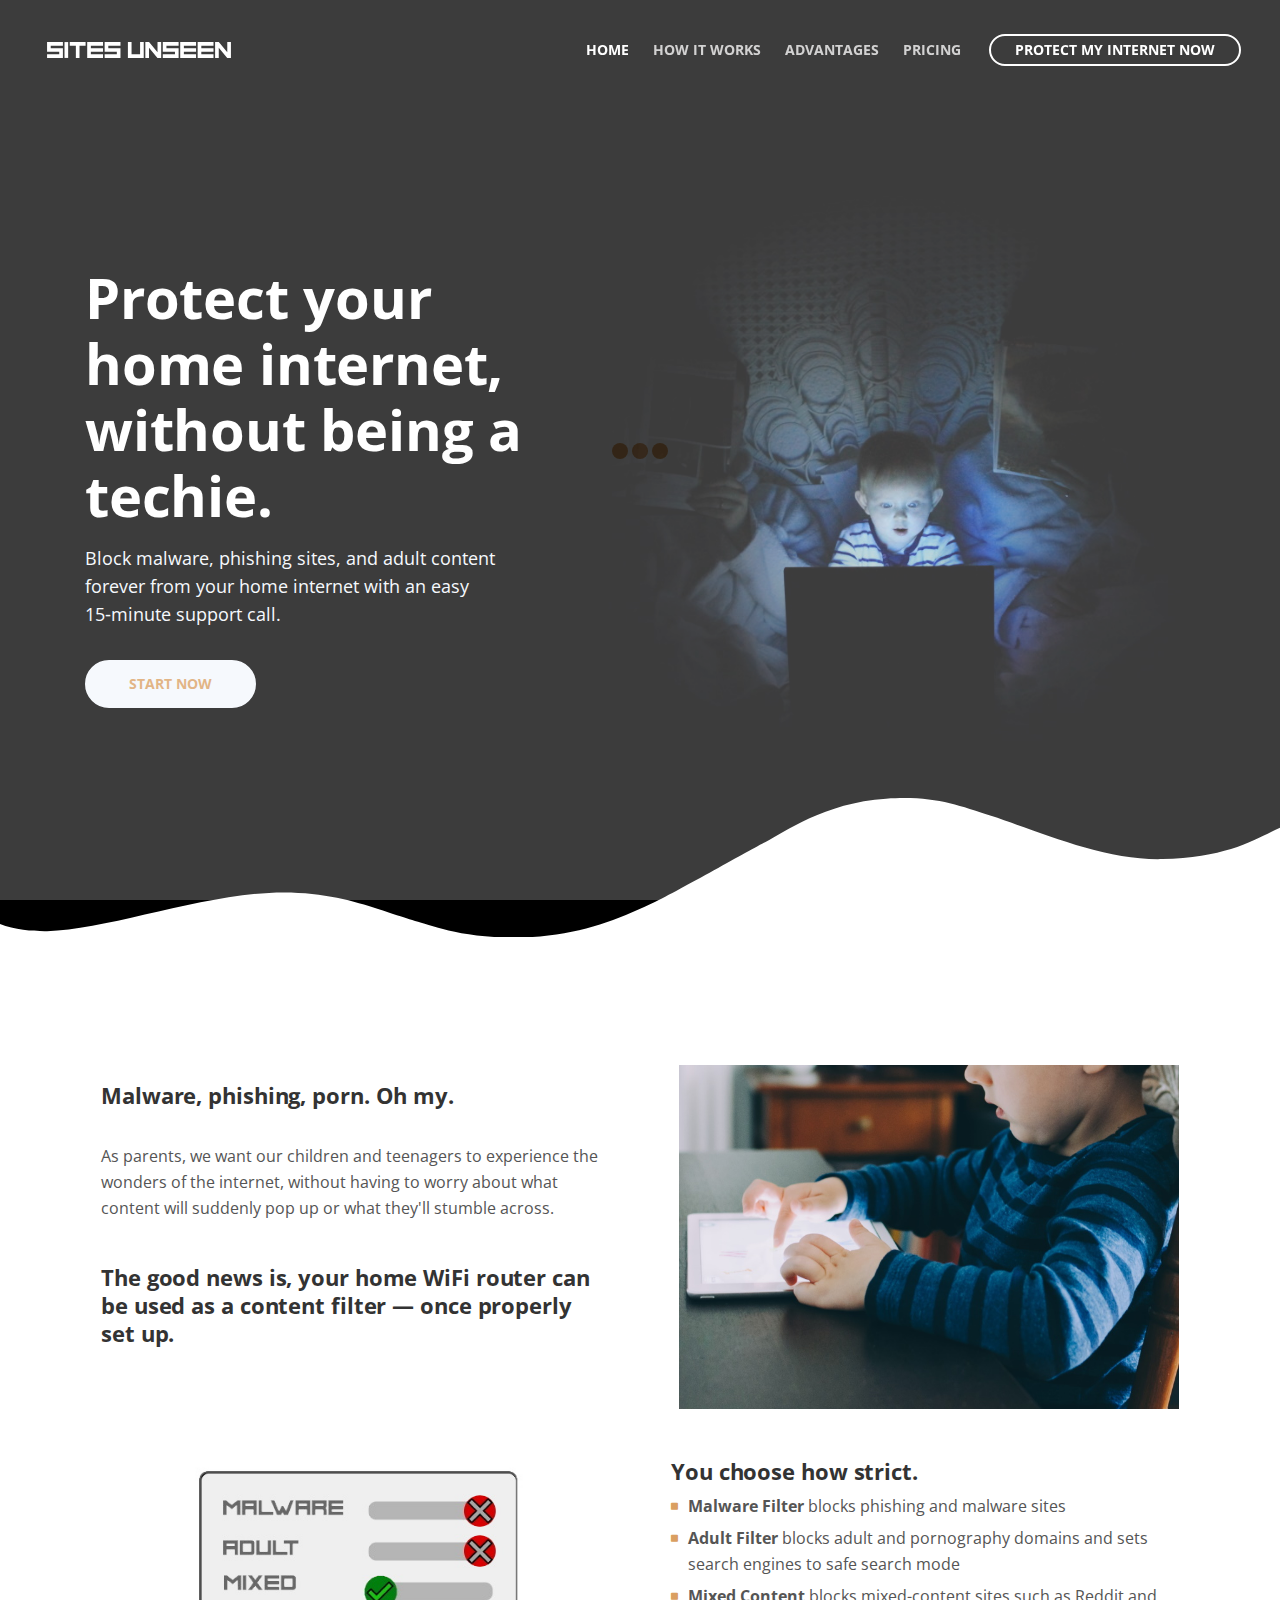
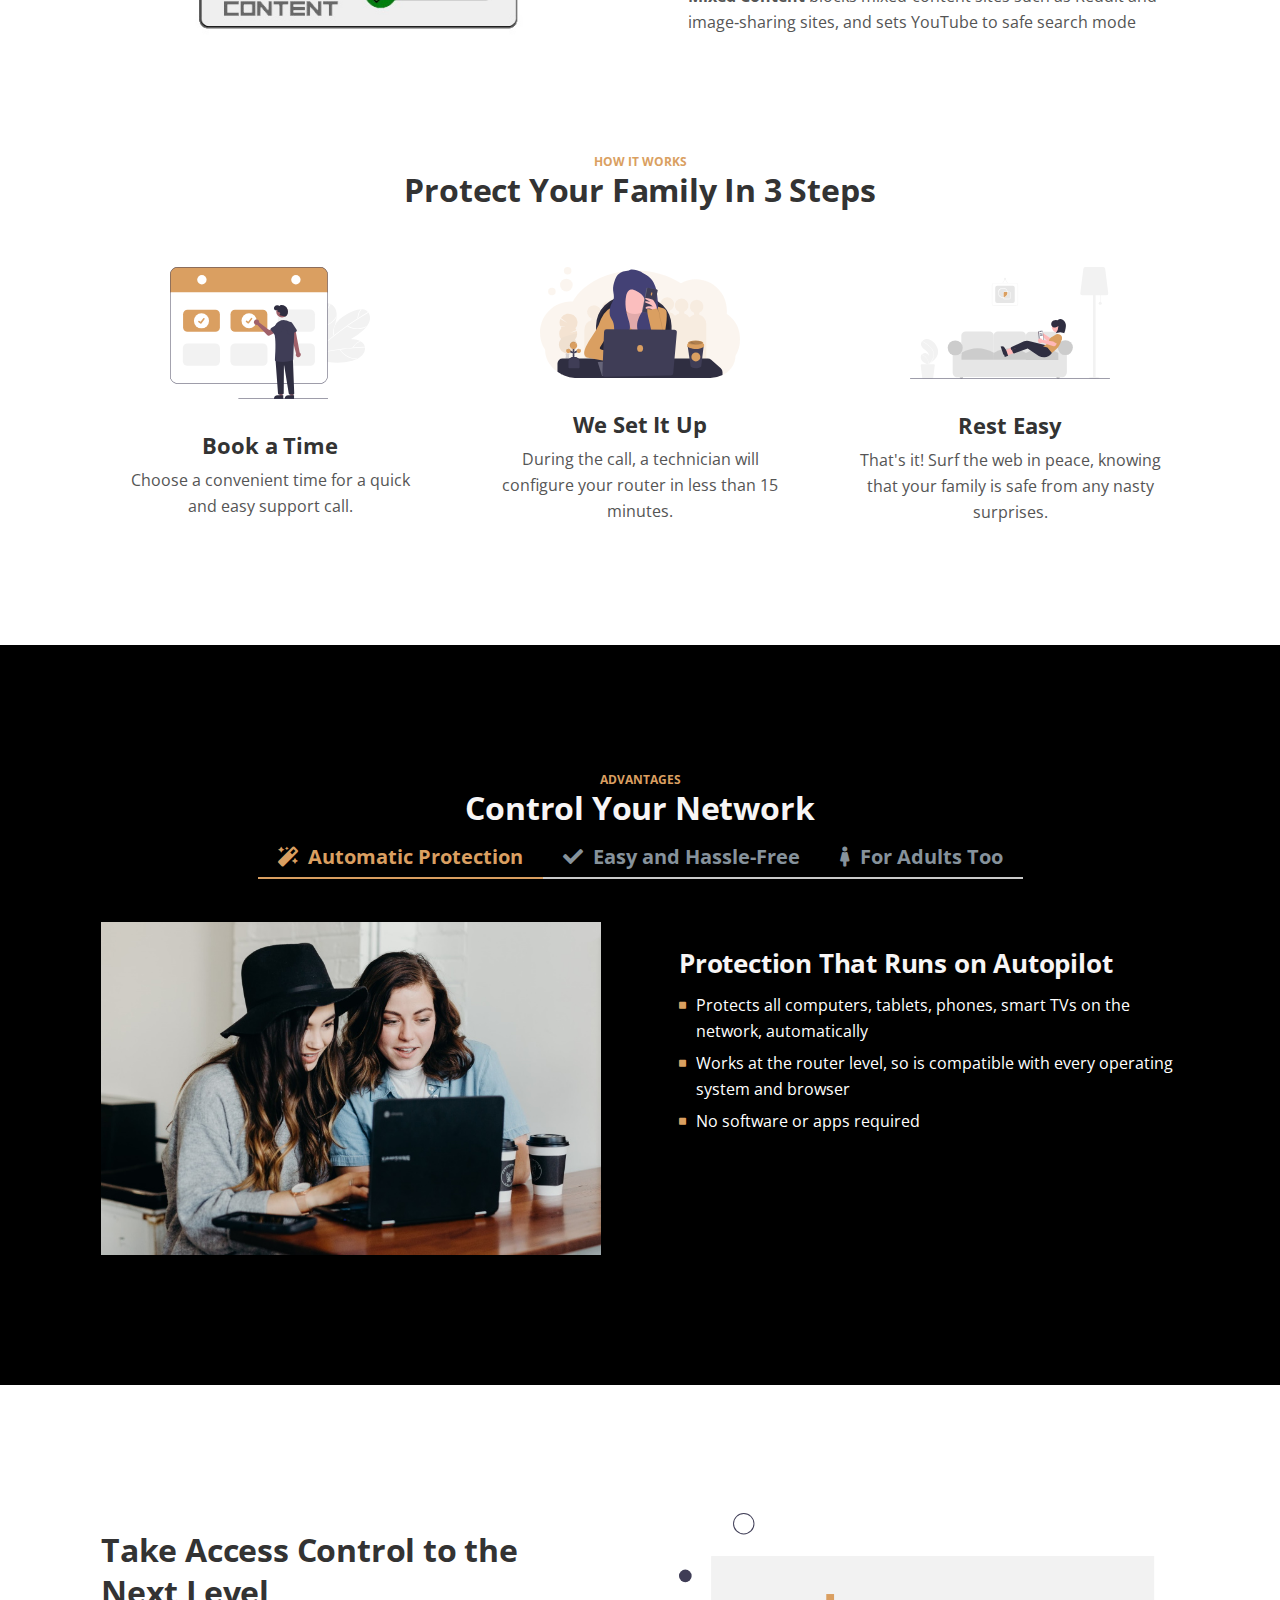
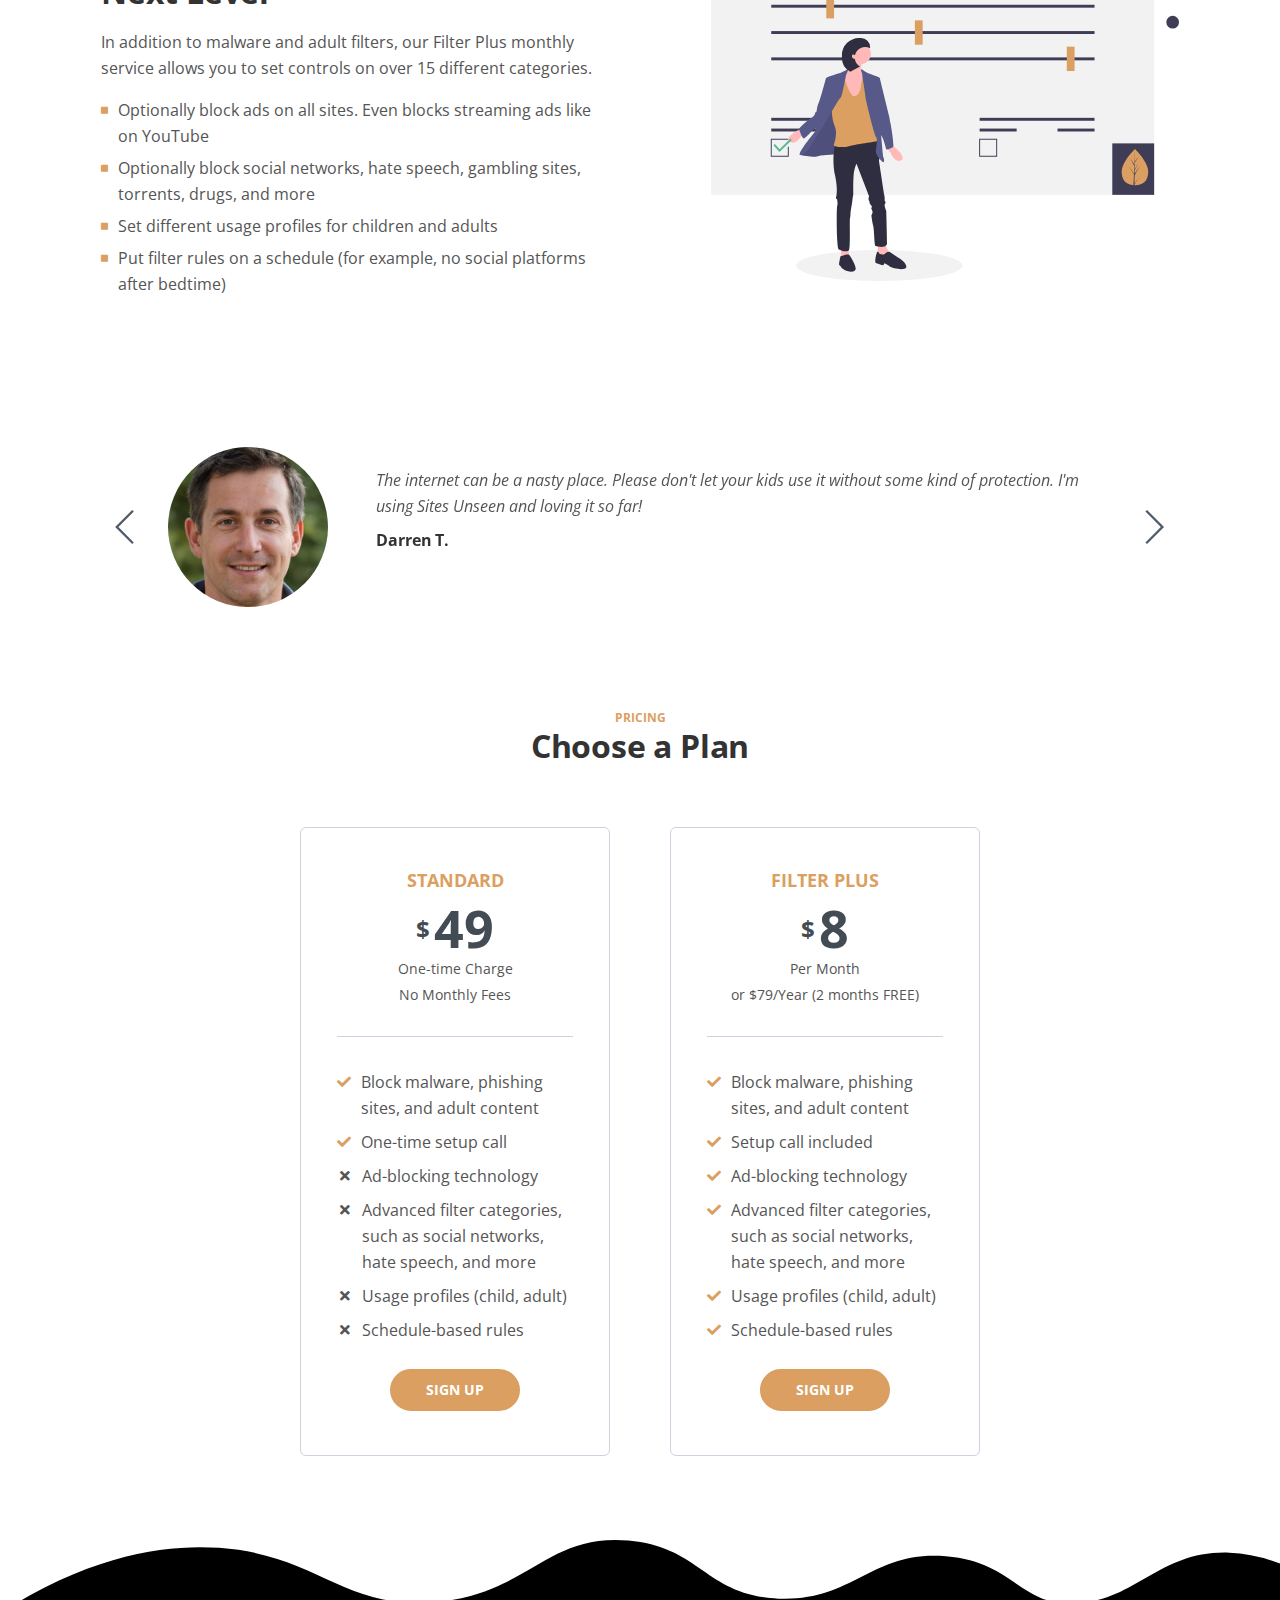
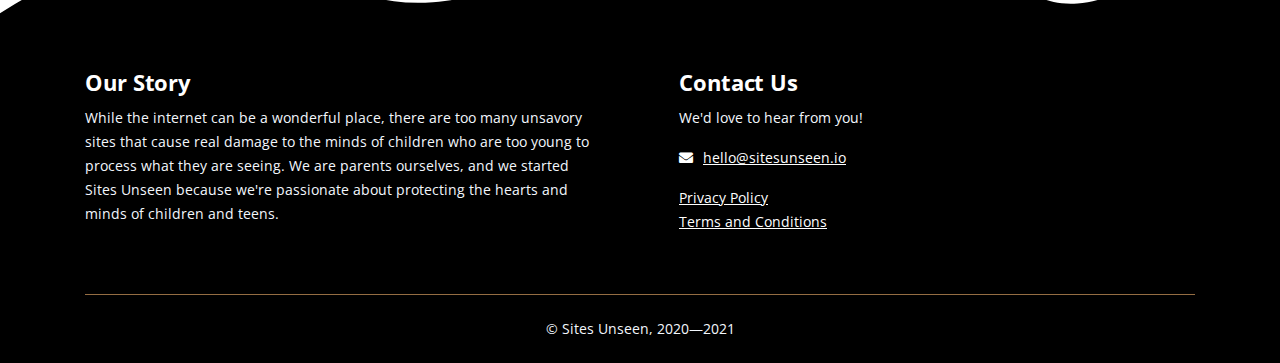
==== commit fefa7777: "added privacy policy, ToS" ====
--- a/index.html
+++ b/index.html
@@ -4,38 +4,35 @@
     <meta charset="utf-8">
     <meta name="viewport" content="width=device-width, initial-scale=1, shrink-to-fit=no">
     
-    <!-- SEO Meta Tags -->
-    <meta name="description" content="Tivo is a HTML landing page template built with Bootstrap to help you crate engaging presentations for SaaS apps and convert visitors into users.">
-    <meta name="author" content="Inovatik">
-
-    <!-- OG Meta Tags to improve the way the post looks when you share the page on LinkedIn, Facebook, Google+ -->
-	<meta property="og:site_name" content="" /> <!-- website name -->
-	<meta property="og:site" content="" /> <!-- website link -->
-	<meta property="og:title" content=""/> <!-- title shown in the actual shared post -->
-	<meta property="og:description" content="" /> <!-- description shown in the actual shared post -->
-	<meta property="og:image" content="" /> <!-- image link, make sure it's jpg -->
-	<meta property="og:url" content="" /> <!-- where do you want your post to link to -->
+    
+    
+	<meta property="og:site_name" content="" /> 
+	<meta property="og:site" content="" /> 
+	<meta property="og:title" content=""/> 
+	<meta property="og:description" content="" /> 
+	<meta property="og:image" content="" /> 
+	<meta property="og:url" content="" /> 
 	<meta property="og:type" content="article" />
 
-    <!-- Website Title -->
+    
     <title>SITES UNSEEN | Protect Your Home Internet</title>
     
-    <!-- Styles -->
+    
     <link href="https://fonts.googleapis.com/css?family=Open+Sans:400,400i,700&display=swap&subset=latin-ext" rel="stylesheet">
     <link href="css/bootstrap.css" rel="stylesheet">
-    <!-- <link href="https://cdnjs.cloudflare.com/ajax/libs/bootstrap-switch/3.3.2/css/bootstrap3/bootstrap-switch.min.css" rel="stylesheet" /> -->
+    
     <link href="css/fontawesome-all.css" rel="stylesheet">
     <link href="css/swiper.css" rel="stylesheet">
 	<link href="css/magnific-popup.css" rel="stylesheet">
 	<link href="css/styles.css" rel="stylesheet">
 	
-	<!-- Favicon  -->
-    <!-- <link rel="icon" href="images/favicon.png"> -->
+	
+    
     <link rel="icon" href="images/favicon.ico">
 </head>
 <body data-spy="scroll" data-target=".fixed-top">
     
-    <!-- Preloader -->
+    
 	<div class="spinner-wrapper">
         <div class="spinner">
             <div class="bounce1"></div>
@@ -43,25 +40,25 @@
             <div class="bounce3"></div>
         </div>
     </div>
-    <!-- end of preloader -->
-    
-
-    <!-- Navigation -->
+    
+    
+
+    
     <nav class="navbar navbar-expand-lg navbar-dark navbar-custom fixed-top">
         <div class="container">
 
-            <!-- Text Logo - Use this if you don't have a graphic logo -->
-            <!-- <a class="navbar-brand logo-text page-scroll" href="index.html">Tivo</a> -->
-
-            <!-- Image Logo -->
-            <a class="navbar-brand logo-image" href="index.html"><img src="images/logo.svg" alt="alternative"></a> 
             
-            <!-- Mobile Menu Toggle Button -->
+            
+
+            
+            <a class="navbar-brand logo-image" href="/"><img src="images/logo.svg" alt="alternative"></a> 
+            
+            
             <button class="navbar-toggler" type="button" data-toggle="collapse" data-target="#navbarsExampleDefault" aria-controls="navbarsExampleDefault" aria-expanded="false" aria-label="Toggle navigation">
                 <span class="navbar-toggler-awesome fas fa-bars"></span>
                 <span class="navbar-toggler-awesome fas fa-times"></span>
             </button>
-            <!-- end of mobile menu toggle button -->
+            
 
             <div class="collapse navbar-collapse" id="navbarsExampleDefault">
                 <ul class="navbar-nav ml-auto">
@@ -74,22 +71,7 @@
                     <li class="nav-item">
                         <a class="nav-link page-scroll" href="#features">ADVANTAGES</a>
                     </li>
-                    <!-- <li class="nav-item">
-                        <a class="nav-link page-scroll" href="#details">DETAILS</a>
-                    </li> -->
-
-                    <!-- Dropdown Menu -->          
-                    <!-- <li class="nav-item dropdown">
-                        <a class="nav-link dropdown-toggle page-scroll" href="#video" id="navbarDropdown" role="button" aria-haspopup="true" aria-expanded="false">VIDEO</a>
-                        <div class="dropdown-menu" aria-labelledby="navbarDropdown">
-                            <a class="dropdown-item" href="article-details.html"><span class="item-text">ARTICLE DETAILS</span></a>
-                            <div class="dropdown-items-divide-hr"></div>
-                            <a class="dropdown-item" href="terms-conditions.html"><span class="item-text">TERMS CONDITIONS</span></a>
-                            <div class="dropdown-items-divide-hr"></div>
-                            <a class="dropdown-item" href="privacy-policy.html"><span class="item-text">PRIVACY POLICY</span></a>
-                        </div>
-                    </li> -->
-                    <!-- end of dropdown menu -->
+                   
 
                     <li class="nav-item">
                         <a class="nav-link page-scroll" href="#pricing">PRICING</a>
@@ -99,12 +81,12 @@
                     <a class="btn-outline-sm page-scroll" href="#pricing">PROTECT MY INTERNET NOW</a>
                 </span>
             </div>
-        </div> <!-- end of container -->
-    </nav> <!-- end of navbar -->
-    <!-- end of navigation -->
-
-
-    <!-- Header -->
+        </div> 
+    </nav> 
+    
+
+
+    
     <header id="header" class="header">
         <div class="header-content">
             <div class="container">
@@ -117,64 +99,24 @@
                                 easy 15&#x2011;minute support call.
                             </p>
                             <a class="btn-solid-lg page-scroll" href="#pricing">START NOW</a>
-                        </div> <!-- end of text-container -->
-                    </div> <!-- end of col -->
+                        </div> 
+                    </div> 
                     <div class="col-lg-6 col-xl-7">
                         <div class="image-container">
                             <div class="img-wrapper">
-                                <!-- <img class="img-fluid" src="images/header-software-app.png" alt="alternative"> -->
+                                
                                 <img class="img-fluid" src="images/kid_in_bed.jpg" alt="alternative">
-                            </div> <!-- end of img-wrapper -->
-                        </div> <!-- end of image-container -->
-                    </div> <!-- end of col -->
-                </div> <!-- end of row -->
-            </div> <!-- end of container -->
-        </div> <!-- end of header-content -->
-    </header> <!-- end of header -->
-    <!-- <svg class="header-frame" data-name="Layer 1" xmlns="http://www.w3.org/2000/svg" preserveAspectRatio="none" viewBox="0 0 1920 310"><defs><style>.cls-1{fill:#5f4def;}</style></defs><title>header-frame</title><path class="cls-1" d="M0,283.054c22.75,12.98,53.1,15.2,70.635,14.808,92.115-2.077,238.3-79.9,354.895-79.938,59.97-.019,106.17,18.059,141.58,34,47.778,21.511,47.778,21.511,90,38.938,28.418,11.731,85.344,26.169,152.992,17.971,68.127-8.255,115.933-34.963,166.492-67.393,37.467-24.032,148.6-112.008,171.753-127.963,27.951-19.26,87.771-81.155,180.71-89.341,72.016-6.343,105.479,12.388,157.434,35.467,69.73,30.976,168.93,92.28,256.514,89.405,100.992-3.315,140.276-41.7,177-64.9V0.24H0V283.054Z"/></svg> -->
+                            </div> 
+                        </div> 
+                    </div> 
+                </div> 
+            </div> 
+        </div> 
+    </header> 
+    
     <svg class="header-frame" data-name="Layer 1" xmlns="http://www.w3.org/2000/svg" preserveAspectRatio="none" viewBox="0 0 1920 310"><defs><style>.cls-1{fill:#000;}</style></defs><title>header-frame</title><path class="cls-1" d="M0,283.054c22.75,12.98,53.1,15.2,70.635,14.808,92.115-2.077,238.3-79.9,354.895-79.938,59.97-.019,106.17,18.059,141.58,34,47.778,21.511,47.778,21.511,90,38.938,28.418,11.731,85.344,26.169,152.992,17.971,68.127-8.255,115.933-34.963,166.492-67.393,37.467-24.032,148.6-112.008,171.753-127.963,27.951-19.26,87.771-81.155,180.71-89.341,72.016-6.343,105.479,12.388,157.434,35.467,69.73,30.976,168.93,92.28,256.514,89.405,100.992-3.315,140.276-41.7,177-64.9V0.24H0V283.054Z"/></svg>
-    <!-- end of header -->
-
-
-    <!-- Customers -->
-    <!-- <div class="slider-1">
-        <div class="container">
-            <div class="row">
-                <div class="col-lg-12">
-                    
-                    <div class="slider-container">
-                        <div class="swiper-container image-slider">
-                            <div class="swiper-wrapper">
-                                <div class="swiper-slide">
-                                        <img class="img-fluid" src="images/customer-logo-1.png" alt="alternative">
-                                </div>
-                                <div class="swiper-slide">
-                                        <img class="img-fluid" src="images/customer-logo-2.png" alt="alternative">
-                                </div>
-                                <div class="swiper-slide">
-                                        <img class="img-fluid" src="images/customer-logo-3.png" alt="alternative">
-                                </div>
-                                <div class="swiper-slide">
-                                        <img class="img-fluid" src="images/customer-logo-4.png" alt="alternative">
-                                </div>
-                                <div class="swiper-slide">
-                                        <img class="img-fluid" src="images/customer-logo-5.png" alt="alternative">
-                                </div>
-                                <div class="swiper-slide">
-                                        <img class="img-fluid" src="images/customer-logo-6.png" alt="alternative">
-                                </div>
-                            </div>
-                        </div>
-                    </div>
-                    
-
-                </div>
-            </div>
-        </div>
-    </div> -->
-    
-
-        <!-- Details -->
+    
+        
         <div id="details" class="basic-1">
             <div class="container">
                 <div class="row">
@@ -193,28 +135,28 @@
                                 The good news is, your home WiFi router can be used as a content filter &mdash; once properly set up.
                             </h4>
                             
-                            <!-- <a class="btn-solid-reg page-scroll" href="sign-up.html">START NOW</a> -->
-                        </div> <!-- end of text-container -->
-                    </div> <!-- end of col -->
+                            
+                        </div> 
+                    </div> 
                     <div class="col-lg-6">
                         <div class="image-container">
                             <img class="img-fluid" src="images/kid-on-ipad.jpg" alt="alternative">
-                        </div> <!-- end of image-container -->
-                    </div> <!-- end of col -->
-                </div> <!-- end of row -->
-            </div> <!-- end of container -->
-        </div> <!-- end of basic-1 -->
-        <!-- end of details -->
-
-                <!-- Details -->
+                        </div> 
+                    </div> 
+                </div> 
+            </div> 
+        </div> 
+        
+
+                
                 <div id="details" class="basic-1" style="padding-top: 2rem;">
                     <div class="container">
                         <div class="row">
                             <div class="col-lg-6">
                                 <div class="image-container">
                                     <img class="img-fluid" src="images/toggler.jpg" alt="alternative">
-                                </div> <!-- end of image-container -->
-                            </div> <!-- end of col -->
+                                </div> 
+                            </div> 
                             <div class="col-lg-6">
                                 <div class="text-container">
                                     <h4>
@@ -237,49 +179,49 @@
                                                 sites, and sets YouTube to safe search mode</div>
                                         </li>
                                     </ul>
-                                    <!-- <a class="btn-solid-reg page-scroll" href="sign-up.html">START NOW</a> -->
-                                </div> <!-- end of text-container -->
-                            </div> <!-- end of col -->
-
-                        </div> <!-- end of row -->
-                    </div> <!-- end of container -->
-                </div> <!-- end of basic-1 -->
-                <!-- end of details -->
-
-    <!-- Description -->
+                                    
+                                </div> 
+                            </div> 
+
+                        </div> 
+                    </div> 
+                </div> 
+                
+
+    
     <div class="cards-1" id="howitworks">
         <div class="container">
             <div class="row">
                 <div class="col-lg-12">
                     <div class="above-heading">HOW IT WORKS</div>
                     <h2 class="h2-heading">Protect Your Family In 3 Steps</h2>
-                </div> <!-- end of col -->
-            </div> <!-- end of row -->
+                </div> 
+            </div> 
             <div class="row">
                 <div class="col-lg-12">
 
-                    <!-- Card -->
+                    
                     <div class="card">
                         <div class="card-image">
-                            <!-- <img class="img-fluid" src="images/undraw_schedule_meeting_52nu.svg" alt="alternative"> -->
+                            
                             <img class="img-fluid" src="images/undraw_Booking_re_gw4j.svg" alt="alternative">
-                            <!-- <img class="img-fluid" src="images/undraw_Online_calendar_re_wk3t.svg" alt="alternative"> -->
+                            
                         </div>
                         <div class="card-body">
-                            <!-- <h4 class="card-title">Schedule a Call</h4> -->
+                            
                             <h4 class="card-title">Book a Time</h4>
                             <p>
                                 Choose a convenient time for a quick and easy support call.    
                             </p>
                         </div>
                     </div>
-                    <!-- end of card -->
-
-                    <!-- Card -->
+                    
+
+                    
                     <div class="card">
                         <div class="card-image">
-                            <!-- <img class="img-fluid" src="images/undraw_active_support_6rwo.svg" alt="alternative"> -->
-                            <!-- <img class="img-fluid" src="images/undraw_video_call_kxyp.svg" alt="alternative"> -->
+                            
+                            
                             <img class="img-fluid" src="images/undraw_working_remotely_jh40.svg" alt="alternative">
                         </div>
                         <div class="card-body">
@@ -289,14 +231,14 @@
                             </p>
                         </div>
                     </div>
-                    <!-- end of card -->
-
-                    <!-- Card -->
+                    
+
+                    
                     <div class="card">
                         <div class="card-image">
-                            <!-- <img class="img-fluid" src="images/description-3.png" alt="alternative"> -->
-                            <!-- <img class="img-fluid" src="images/undraw_security_o890.svg" alt="alternative"> -->
-                            <!-- <img class="img-fluid" src="images/undraw_reading_time_gvg0.svg" alt="alternative"> -->
+                            
+                            
+                            
                             <img class="img-fluid" src="images/undraw_Relaxing_at_home_re_mror.svg" alt="alternative">
                         </div>
                         <div class="card-body">
@@ -306,31 +248,28 @@
                             </p>
                         </div>
                     </div>
-                    <!-- end of card -->
-
-                </div> <!-- end of col -->
-            </div> <!-- end of row -->
-        </div> <!-- end of container -->
-    </div> <!-- end of cards-1 -->
-    <!-- end of description -->
-
-
-    <!-- Features -->
+                    
+
+                </div> 
+            </div> 
+        </div> 
+    </div> 
+    
+
+
+    
     <div id="features" class="tabs">
         <div class="container">
             <div class="row">
                 <div class="col-lg-12">
                     <div class="above-heading">ADVANTAGES</div>
                     <h2 class="h2-heading">Control Your Network</h2>
-                    <!-- <p class="p-heading">
-                        Take back control of your home network.
-                    </p> -->
-                </div> <!-- end of col -->
-            </div> <!-- end of row -->
+                </div> 
+            </div> 
             <div class="row">
                 <div class="col-lg-12">
 
-                    <!-- Tabs Links -->
+                    
                     <ul class="nav nav-tabs" id="argoTabs" role="tablist">
                         <li class="nav-item">
                             <a class="nav-link active" id="nav-tab-1" data-toggle="tab" href="#tab-1" role="tab" aria-controls="tab-1" aria-selected="true"><i class="fas fa-magic"></i>Automatic Protection</a>
@@ -342,25 +281,25 @@
                             <a class="nav-link" id="nav-tab-3" data-toggle="tab" href="#tab-3" role="tab" aria-controls="tab-3" aria-selected="false"><i class="fas fa-female"></i>For Adults Too</a>
                         </li>
                     </ul>
-                    <!-- end of tabs links -->
-
-                    <!-- Tabs Content -->
+                    
+
+                    
                     <div class="tab-content" id="argoTabsContent">
 
-                        <!-- Tab -->
+                        
                         <div class="tab-pane fade show active" id="tab-1" role="tabpanel" aria-labelledby="tab-1">
                             <div class="row">
                                 <div class="col-lg-6">
                                     <div class="image-container">
-                                        <!-- <img class="img-fluid" src="images/features-1.png" alt="alternative"> -->
-                                        <!-- <img class="img-fluid" src="images/undraw_security_o890.svg" alt="alternative"> -->
+                                        
+                                        
                                         <img class="img-fluid" src="images/teen-girls-on-laptop.jpg" alt="alternative">
-                                    </div> <!-- end of image-container -->
-                                </div> <!-- end of col -->
+                                    </div> 
+                                </div> 
                                 <div class="col-lg-6">
                                     <div class="text-container">
                                         <h3>Protection That Runs on Autopilot</h3>
-                                        <!-- <p>It's very easy to start using Tivo. You just need to fill out and submit the <a class="blue page-scroll" href="sign-up.html">Sign Up Form</a> and you will receive access to the app and all of its features in no more than 24h.</p> -->
+                                        
                                         <ul class="list-unstyled li-space-lg">
                                             <li class="media">
                                                 <i class="fas fa-square"></i>
@@ -376,32 +315,32 @@
                                             </li>
                                         </ul>
                                         
-                                    </div> <!-- end of text-container -->
-                                </div> <!-- end of col -->
-                            </div> <!-- end of row -->
-                        </div> <!-- end of tab-pane -->
-                        <!-- end of tab -->
-
-                        <!-- Tab -->
+                                    </div> 
+                                </div> 
+                            </div> 
+                        </div> 
+                        
+
+                        
                         <div class="tab-pane fade" id="tab-2" role="tabpanel" aria-labelledby="tab-2">
                             <div class="row">
                                 <div class="col-lg-6">
                                     <div class="image-container">
                                         <img class="img-fluid" src="images/girl-on-tablet.jpg" alt="alternative">
-                                    </div> <!-- end of image-container -->
-                                </div> <!-- end of col -->
+                                    </div> 
+                                </div> 
                                 <div class="col-lg-6">
                                     <div class="text-container">
                                         <h3>Set It and Forget It</h3>
-                                        <!-- <p>Campaigns monitoring is a feature we've developed since the beginning because it's at the core of Tivo and basically to any marketing activity focused on results.</p> -->
+                                        
                                         <ul class="list-unstyled li-space-lg">
                                             <li class="media">
                                                 <i class="fas fa-square"></i>
-                                                <div class="media-body">Does not affect internet speeds</div>
-                                            </li>
-                                            <li class="media">
-                                                <i class="fas fa-square"></i>
-                                                <div class="media-body">We do not collect any browsing information whatsoever</div>
+                                                <div class="media-body">Does not affect your internet speeds</div>
+                                            </li>
+                                            <li class="media">
+                                                <i class="fas fa-square"></i>
+                                                <div class="media-body">No logs are kept of your browsing history</div>
                                             </li>
                                             <li class="media">
                                                 <i class="fas fa-square"></i>
@@ -409,20 +348,20 @@
                                             </li>
                                         </ul>
                                         
-                                    </div> <!-- end of text-container -->
-                                </div> <!-- end of col -->
-                            </div> <!-- end of row -->
-                        </div> <!-- end of tab-pane -->
-                        <!-- end of tab -->
-
-                        <!-- Tab -->
+                                    </div> 
+                                </div> 
+                            </div> 
+                        </div> 
+                        
+
+                        
                         <div class="tab-pane fade" id="tab-3" role="tabpanel" aria-labelledby="tab-3">
                             <div class="row">
                                 <div class="col-lg-6">
                                     <div class="image-container">
                                         <img class="img-fluid" src="images/guy-on-laptop-dark.jpg" alt="alternative">
-                                    </div> <!-- end of image-container -->
-                                </div> <!-- end of col -->
+                                    </div> 
+                                </div> 
                                 <div class="col-lg-6">
                                     <div class="text-container">
                                         <h3>Combat Online Porn Addiction</h3>
@@ -440,23 +379,23 @@
                                                 <div class="media-body">Sites Unseen can help you beat porn and live your best life!</div>
                                             </li>
                                         </ul>
-                                    </div> <!-- end of text-container -->
-                                </div> <!-- end of col -->
-                            </div> <!-- end of row -->
-                        </div> <!-- end of tab-pane -->
-                        <!-- end of tab -->
-                        
-                    </div> <!-- end of tab content -->
-                    <!-- end of tabs content -->
-
-                </div> <!-- end of col -->
-            </div> <!-- end of row -->
-        </div> <!-- end of container -->
-    </div> <!-- end of tabs -->
-    <!-- end of features -->
-
-    
-    <!-- Details -->
+                                    </div> 
+                                </div> 
+                            </div> 
+                        </div> 
+                        
+                        
+                    </div> 
+                    
+
+                </div> 
+            </div> 
+        </div> 
+    </div> 
+    
+
+    
+    
     <div id="details" class="basic-1">
         <div class="container">
             <div class="row">
@@ -485,120 +424,120 @@
                                 <div class="media-body">Put filter rules on a schedule (for example, no social platforms after bedtime)</div>
                             </li>
                         </ul>
-                    </div> <!-- end of text-container -->
-                </div> <!-- end of col -->
+                    </div> 
+                </div> 
                 <div class="col-lg-6">
                     <div class="image-container">
-                        <!-- <img class="img-fluid" src="images/undraw_Setup_wizard_re_nday.svg" alt="alternative"> -->
+                        
                         <img class="img-fluid" src="images/undraw_adjustments_p22m.svg" alt="alternative">
-                        <!-- <img class="img-fluid" src="images/undraw_data_input_fxv2.svg" alt="alternative"> -->
-                        <!-- <img class="img-fluid" src="images/undraw_settings_tab_mgiw.svg" alt="alternative"> -->
-                        <!-- <img class="img-fluid" src="images/undraw_Setup_re_y9w8.svg" alt="alternative"> -->
-                    </div> <!-- end of image-container -->
-                </div> <!-- end of col -->
-            </div> <!-- end of row -->
-        </div> <!-- end of container -->
-    </div> <!-- end of basic-1 -->
-    <!-- end of details -->
-
-        <!-- Testimonials -->
+                        
+                        
+                        
+                    </div> 
+                </div> 
+            </div> 
+        </div> 
+    </div> 
+    
+
+        
         <div class="slider-2">
             <div class="container">
                 <div class="row">
                     <div class="col-lg-12">      
                         
-                        <!-- Text Slider -->
+                        
                         <div class="slider-container">
                             <div class="swiper-container text-slider">
                                 <div class="swiper-wrapper">
                                     
-                                    <!-- Slide -->
+                                    
                                     <div class="swiper-slide">
                                         <div class="image-wrapper">
                                             <img class="img-fluid" src="images/testimonial1.jpg" alt="alternative">
-                                        </div> <!-- end of image-wrapper -->
+                                        </div> 
                                         <div class="text-wrapper">
                                             <div class="testimonial-text">
                                                 The internet can be a nasty place. Please don't let your kids use it without some kind of protection. I'm using Sites Unseen and loving it so far!</div>
                                             <div class="testimonial-author">Darren T.</div>
-                                        </div> <!-- end of text-wrapper -->
-                                    </div> <!-- end of swiper-slide -->
-                                    <!-- end of slide -->
-    
-                                    <!-- Slide -->
+                                        </div> 
+                                    </div> 
+                                    
+    
+                                    
                                     <div class="swiper-slide">
                                         <div class="image-wrapper">
                                             <img class="img-fluid" src="images/testimonial2.jpg" alt="alternative">
-                                        </div> <!-- end of image-wrapper -->
+                                        </div> 
                                         <div class="text-wrapper">
                                             <div class="testimonial-text">
                                                 The support call was super easy, the agent did all the work. Before this I had no strategy, now I don't worry about it.
                                             </div>
                                             <div class="testimonial-author">Carmen L.</div>
-                                        </div> <!-- end of text-wrapper -->
-                                    </div> <!-- end of swiper-slide -->
-                                    <!-- end of slide -->
-    
-                                    <!-- Slide -->
+                                        </div> 
+                                    </div> 
+                                    
+    
+                                    
                                     <div class="swiper-slide">
                                         <div class="image-wrapper">
                                             <img class="img-fluid" src="images/testimonial3.jpg" alt="alternative">
-                                        </div> <!-- end of image-wrapper -->
+                                        </div> 
                                         <div class="text-wrapper">
                                             <div class="testimonial-text">
                                                 I have four young boys. These days it's become practically necessary to protect them from sites that prey on kids. 
                                                 Thank you, thank you, thank you to Sites Unseen.
                                             </div>
                                             <div class="testimonial-author">Robert M.</div>
-                                        </div> <!-- end of text-wrapper -->
-                                    </div> <!-- end of swiper-slide -->
-                                    <!-- end of slide -->
-    
-                                    <!-- Slide -->
+                                        </div> 
+                                    </div> 
+                                    
+    
+                                    
                                     <div class="swiper-slide">
                                         <div class="image-wrapper">
                                             <img class="img-fluid" src="images/testimonial4.jpg" alt="alternative">
-                                        </div> <!-- end of image-wrapper -->
+                                        </div> 
                                         <div class="text-wrapper">
                                             <div class="testimonial-text">
                                                 My older mother lives with us, and I like not worrying that she's falling for phishing and scam sites. 
                                                 I also love that I don't need to set up something on every device we have. 
                                             </div>
                                             <div class="testimonial-author">Veronica B.</div>
-                                        </div> <!-- end of text-wrapper -->
-                                    </div> <!-- end of swiper-slide -->
-                                    <!-- end of slide -->
-    
-                                </div> <!-- end of swiper-wrapper -->
+                                        </div> 
+                                    </div> 
+                                    
+    
+                                </div> 
                                 
-                                <!-- Add Arrows -->
+                                
                                 <div class="swiper-button-next"></div>
                                 <div class="swiper-button-prev"></div>
-                                <!-- end of add arrows -->
-    
-                            </div> <!-- end of swiper-container -->
-                        </div> <!-- end of slider-container -->
-                        <!-- end of text slider -->
-    
-                    </div> <!-- end of col -->
-                </div> <!-- end of row -->
-            </div> <!-- end of container -->
-        </div> <!-- end of slider-2 -->
-        <!-- end of testimonials -->
-
-    <!-- Pricing -->
+                                
+    
+                            </div> 
+                        </div> 
+                        
+    
+                    </div> 
+                </div> 
+            </div> 
+        </div> 
+        
+
+    
     <div id="pricing" class="cards-2">
         <div class="container">
             <div class="row">
                 <div class="col-lg-12">
                     <div class="above-heading">PRICING</div>
                     <h2 class="h2-heading">Choose a Plan</h2>
-                </div> <!-- end of col -->
-            </div> <!-- end of row -->
+                </div> 
+            </div> 
             <div class="row">
                 <div class="col-lg-12">
 
-                    <!-- Card-->
+                    
                     <div class="card">
                         <div class="card-body">
                             <div class="card-title">STANDARD</div>
@@ -627,13 +566,13 @@
                                 </li>
                             </ul>
                             <div class="button-wrapper">
-                                <a class="btn-solid-reg page-scroll" href="sign-up.html">SIGN UP</a>
+                                <a class="btn-solid-reg page-scroll" href="checkout?prod=standard">SIGN UP</a>
                             </div>
                         </div>
-                    </div> <!-- end of card -->
-                    <!-- end of card -->
-
-                    <!-- Card-->
+                    </div> 
+                    
+
+                    
                     <div class="card">
                         <div class="card-body">
                             <div class="card-title">FILTER PLUS</div>
@@ -662,93 +601,20 @@
                                 </li>
                             </ul>
                             <div class="button-wrapper">
-                                <a class="btn-solid-reg page-scroll" href="sign-up.html">SIGN UP</a>
+                                <a class="btn-solid-reg page-scroll" href="checkout?prod=filterplus">SIGN UP</a>
                             </div>
                         </div>
-                    </div> <!-- end of card -->
-                    <!-- end of card -->
-
-
-
-                </div> <!-- end of col -->
-            </div> <!-- end of row -->
-        </div> <!-- end of container -->
-    </div> <!-- end of cards-2 -->
-    <!-- end of pricing -->
-
-
-    <!-- Newsletter -->
-    <!-- <div class="form">
-        <div class="container">
-            <div class="row">
-                <div class="col-lg-12">
-                    <div class="text-container">
-                        <div class="above-heading">NEWSLETTER</div>
-                        <h2>Stay Updated With The Latest News To Get More Qualified Leads</h2>
-
-                        <form id="newsletterForm" data-toggle="validator" data-focus="false">
-                            <div class="form-group">
-                                <input type="email" class="form-control-input" id="nemail" required>
-                                <label class="label-control" for="nemail">Email</label>
-                                <div class="help-block with-errors"></div>
-                            </div>
-                            <div class="form-group checkbox">
-                                <input type="checkbox" id="nterms" value="Agreed-to-Terms" required>I've read and agree to Tivo's written <a href="privacy-policy.html">Privacy Policy</a> and <a href="terms-conditions.html">Terms Conditions</a> 
-                                <div class="help-block with-errors"></div>
-                            </div>
-                            <div class="form-group">
-                                <button type="submit" class="form-control-submit-button">SUBSCRIBE</button>
-                            </div>
-                            <div class="form-message">
-                                <div id="nmsgSubmit" class="h3 text-center hidden"></div>
-                            </div>
-                        </form>
-                        
-                    </div>
-                </div>
-            </div>
-            <div class="row">
-                <div class="col-lg-12">
-                    <div class="icon-container">
-                        <span class="fa-stack">
-                            <a href="#your-link">
-                                <i class="fas fa-circle fa-stack-2x"></i>
-                                <i class="fab fa-facebook-f fa-stack-1x"></i>
-                            </a>
-                        </span>
-                        <span class="fa-stack">
-                            <a href="#your-link">
-                                <i class="fas fa-circle fa-stack-2x"></i>
-                                <i class="fab fa-twitter fa-stack-1x"></i>
-                            </a>
-                        </span>
-                        <span class="fa-stack">
-                            <a href="#your-link">
-                                <i class="fas fa-circle fa-stack-2x"></i>
-                                <i class="fab fa-pinterest-p fa-stack-1x"></i>
-                            </a>
-                        </span>
-                        <span class="fa-stack">
-                            <a href="#your-link">
-                                <i class="fas fa-circle fa-stack-2x"></i>
-                                <i class="fab fa-instagram fa-stack-1x"></i>
-                            </a>
-                        </span>
-                        <span class="fa-stack">
-                            <a href="#your-link">
-                                <i class="fas fa-circle fa-stack-2x"></i>
-                                <i class="fab fa-linkedin-in fa-stack-1x"></i>
-                            </a>
-                        </span>
-                    </div>
-                </div>
-            </div>
-        </div>
-    </div> -->
-    
-
-    <!-- Footer -->
-    <!-- <svg class="footer-frame" data-name="Layer 2" xmlns="http://www.w3.org/2000/svg" preserveAspectRatio="none" viewBox="0 0 1920 79"><defs><style>.cls-2{fill:#5f4def;}</style></defs><title>footer-frame</title><path class="cls-2" d="M0,72.427C143,12.138,255.5,4.577,328.644,7.943c147.721,6.8,183.881,60.242,320.83,53.737,143-6.793,167.826-68.128,293-60.9,109.095,6.3,115.68,54.364,225.251,57.319,113.58,3.064,138.8-47.711,251.189-41.8,104.012,5.474,109.713,50.4,197.369,46.572,89.549-3.91,124.375-52.563,227.622-50.155A338.646,338.646,0,0,1,1920,23.467V79.75H0V72.427Z" transform="translate(0 -0.188)"/></svg> -->
+                    </div> 
+                    
+
+
+
+                </div> 
+            </div> 
+        </div> 
+    </div> 
+    
+    
     <svg class="footer-frame" data-name="Layer 2" xmlns="http://www.w3.org/2000/svg" preserveAspectRatio="none" viewBox="0 0 1920 79"><defs><style>.cls-2{fill:#000;}</style></defs><title>footer-frame</title><path class="cls-2" d="M0,72.427C143,12.138,255.5,4.577,328.644,7.943c147.721,6.8,183.881,60.242,320.83,53.737,143-6.793,167.826-68.128,293-60.9,109.095,6.3,115.68,54.364,225.251,57.319,113.58,3.064,138.8-47.711,251.189-41.8,104.012,5.474,109.713,50.4,197.369,46.572,89.549-3.91,124.375-52.563,227.622-50.155A338.646,338.646,0,0,1,1920,23.467V79.75H0V72.427Z" transform="translate(0 -0.188)"/></svg>
     <div class="footer">
         <div class="container">
@@ -766,21 +632,6 @@
                         </p>
                     </div>
                 </div>
-                <!-- <div class="col-md-4">
-                    <div class="footer-col middle">
-                        <h4>Important Links</h4>
-                        <ul class="list-unstyled li-space-lg p-small">
-                            <li class="media">
-                                <i class="fas fa-square"></i>
-                                <div class="media-body">Our business partners <a class="white" href="#your-link">startupguide.com</a></div>
-                            </li>
-                            <li class="media">
-                                <i class="fas fa-square"></i>
-                                <div class="media-body">Read our <a class="white" href="terms-conditions.html">Terms & Conditions</a>, <a class="white" href="privacy-policy.html">Privacy Policy</a></div>
-                            </li>
-                        </ul>
-                    </div>
-                </div> -->
                 <div class="col-md-6">
                     <div class="footer-col last">
                         <h4>Contact Us</h4>
@@ -793,37 +644,43 @@
                                 <div class="media-body"><a class="white" href="mailto:hello@sitesunseen.io">hello@sitesunseen.io</a></div>
                             </li>
                         </ul>
+                        <p class="p-small">
+                            <a class="white" href="privacy-policy" target="_blank">Privacy Policy</a>
+                            <br>
+                            <a class="white" href="terms-conditions" target="_blank">Terms and Conditions</a>
+                        </p>
+                        
                     </div> 
                 </div>
-            </div> <!-- end of row -->
-        </div> <!-- end of container -->
-    </div> <!-- end of footer -->  
-    <!-- end of footer -->
-
-
-    <!-- Copyright -->
+            </div> 
+        </div> 
+    </div>   
+    
+
+
+    
     <div class="copyright">
         <div class="container">
             <div class="row">
                 <div class="col-lg-12">
                     <p class="p-small">&copy; Sites Unseen, 2020&mdash;2021</p>
-                </div> <!-- end of col -->
-            </div> <!-- enf of row -->
-        </div> <!-- end of container -->
-    </div> <!-- end of copyright --> 
-    <!-- end of copyright -->
+                </div> 
+            </div> 
+        </div> 
+    </div>  
+    
     
     	
-    <!-- Scripts -->
-    <script src="js/jquery.min.js"></script> <!-- jQuery for Bootstrap's JavaScript plugins -->
-    <script src="js/popper.min.js"></script> <!-- Popper tooltip library for Bootstrap -->
-    <script src="js/bootstrap.min.js"></script> <!-- Bootstrap framework -->
-    <script src="js/jquery.easing.min.js"></script> <!-- jQuery Easing for smooth scrolling between anchors -->
-    <script src="js/swiper.min.js"></script> <!-- Swiper for image and text sliders -->
-    <script src="js/jquery.magnific-popup.js"></script> <!-- Magnific Popup for lightboxes -->
-    <script src="js/validator.min.js"></script> <!-- Validator.js - Bootstrap plugin that validates forms -->
-    <script src="js/scripts.js"></script> <!-- Custom scripts -->
-    <!-- <script src="https://cdnjs.cloudflare.com/ajax/libs/bootstrap-switch/3.3.2/js/bootstrap-switch.min.js"></script> -->
-    <!-- <script>$("[name='my-checkbox']").bootstrapSwitch();</script> -->
+    
+    <script src="js/jquery.min.js"></script> 
+    <script src="js/popper.min.js"></script> 
+    <script src="js/bootstrap.min.js"></script> 
+    <script src="js/jquery.easing.min.js"></script> 
+    <script src="js/swiper.min.js"></script> 
+    <script src="js/jquery.magnific-popup.js"></script> 
+    <script src="js/validator.min.js"></script> 
+    <script src="js/scripts.js"></script> 
+    
+    
 </body>
 </html>--- a/css/styles.css
+++ b/css/styles.css
@@ -916,6 +916,7 @@
 	color: #f7f5f5;
 }
 
+/* jdw */
 .tabs h3, .tabs p {
 		color: #f7f5f5;
 }
@@ -1611,10 +1612,16 @@
 /****************************************/
 .ex-2-header {
 	padding-top: 9rem;
-	background-color: #da9f61;
+	/* background-color: #da9f61; */
+	background-color: #000;
 	text-align: center;
 	min-height: 100vh;
 }
+
+/* jdw */
+/* .form-group {
+	text-align: left;
+} */
 
 .ex-2-header h1,
 .ex-2-header p {
@@ -1622,14 +1629,16 @@
 }
 
 .ex-2-header p {
-	max-width: 24rem;
+	/* max-width: 24rem; */
+	max-width: 28rem;
 	margin-right: auto;
 	margin-bottom: 2.5rem;
 	margin-left: auto;
 }
 
 .ex-2-header .form-container {
-	max-width: 26rem;
+	/* max-width: 26rem; */
+	max-width: 30rem;
 	margin-right: auto;
 	margin-left: auto;
 	padding: 2.25rem 1.25rem 1.25rem 1.25rem;
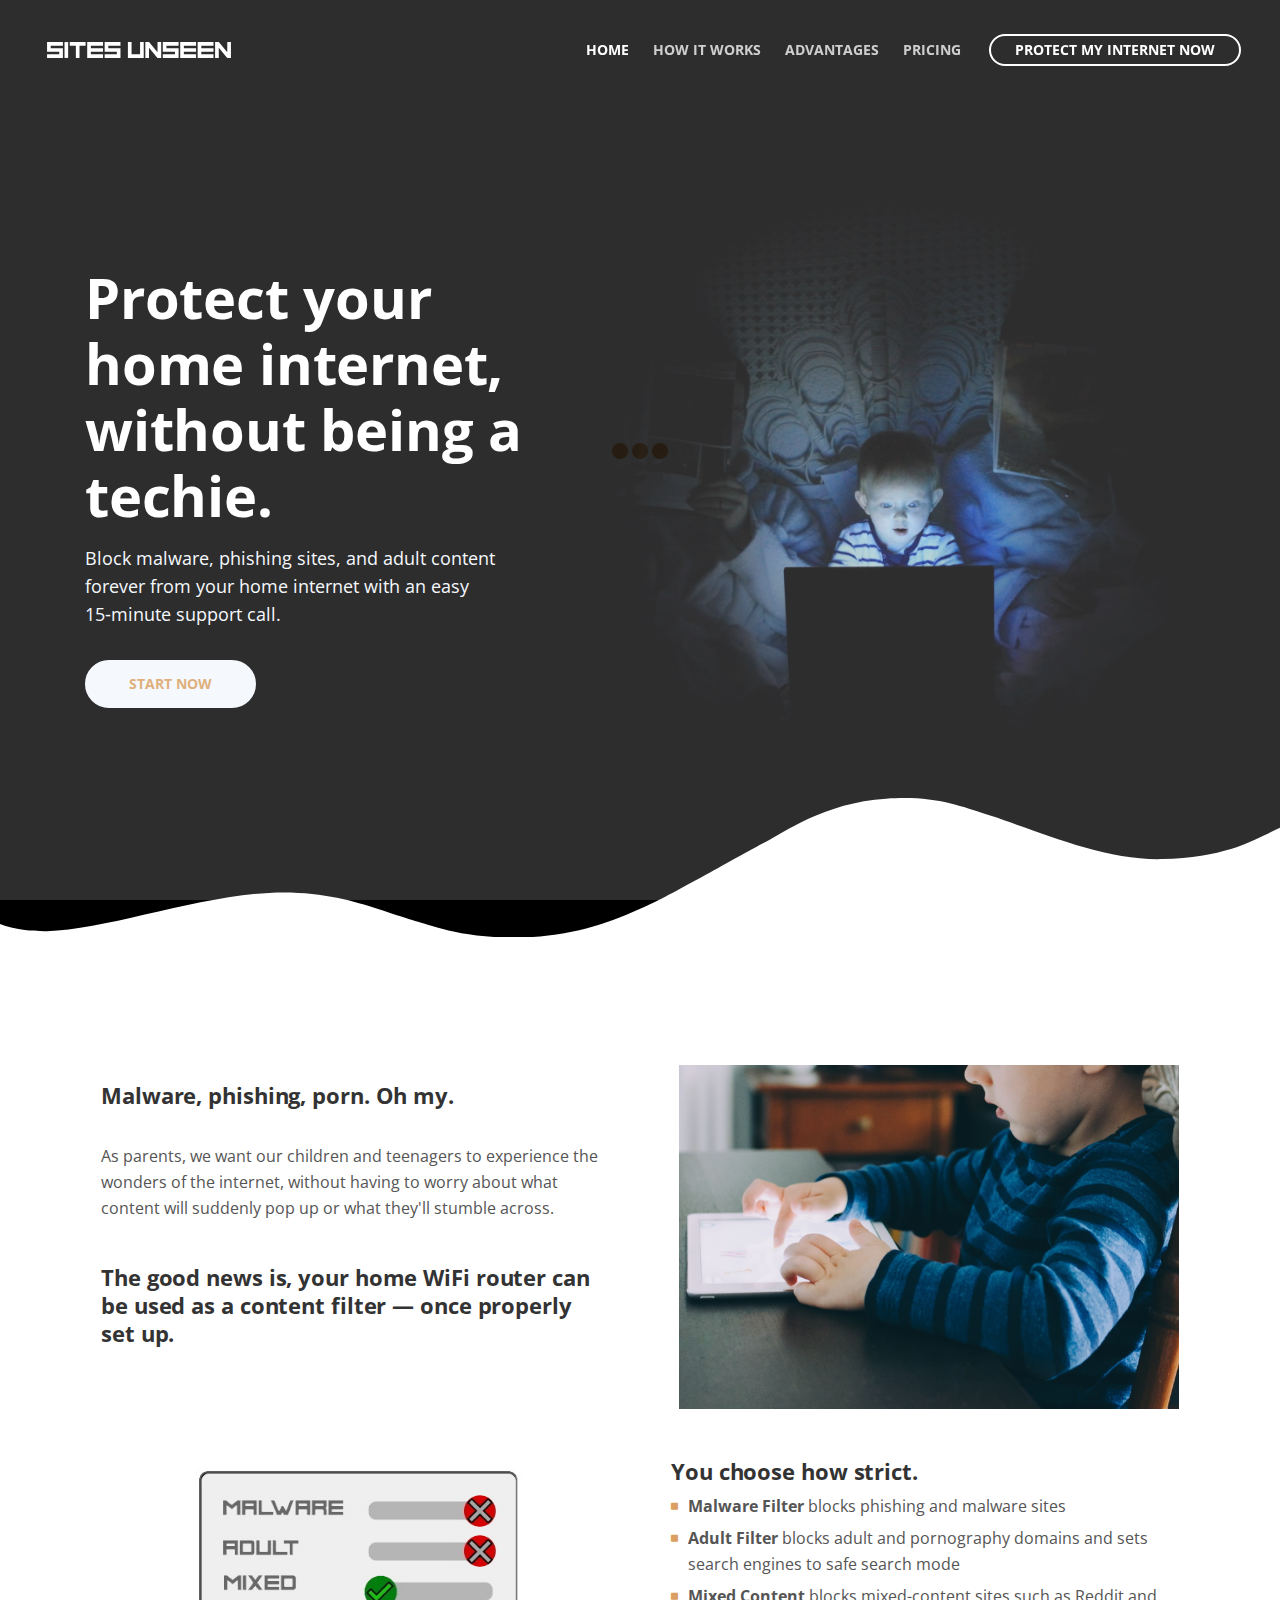
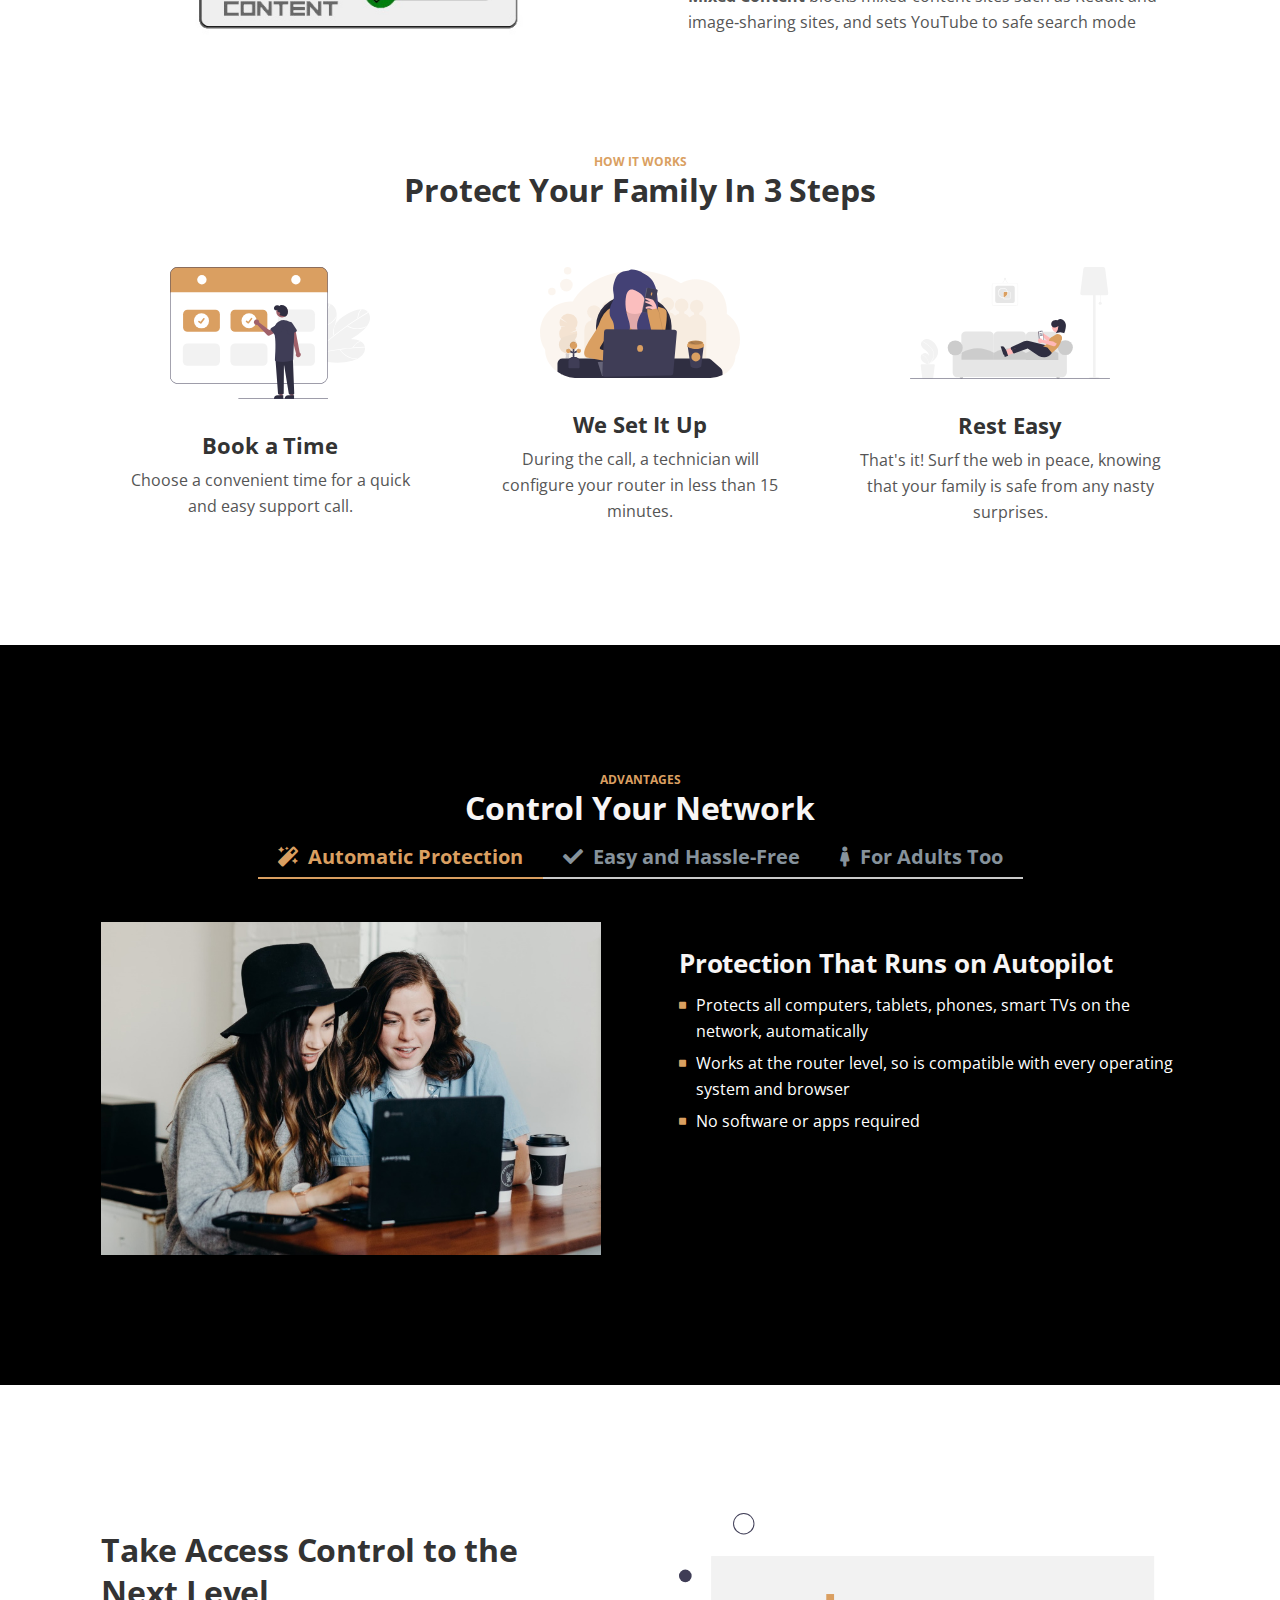
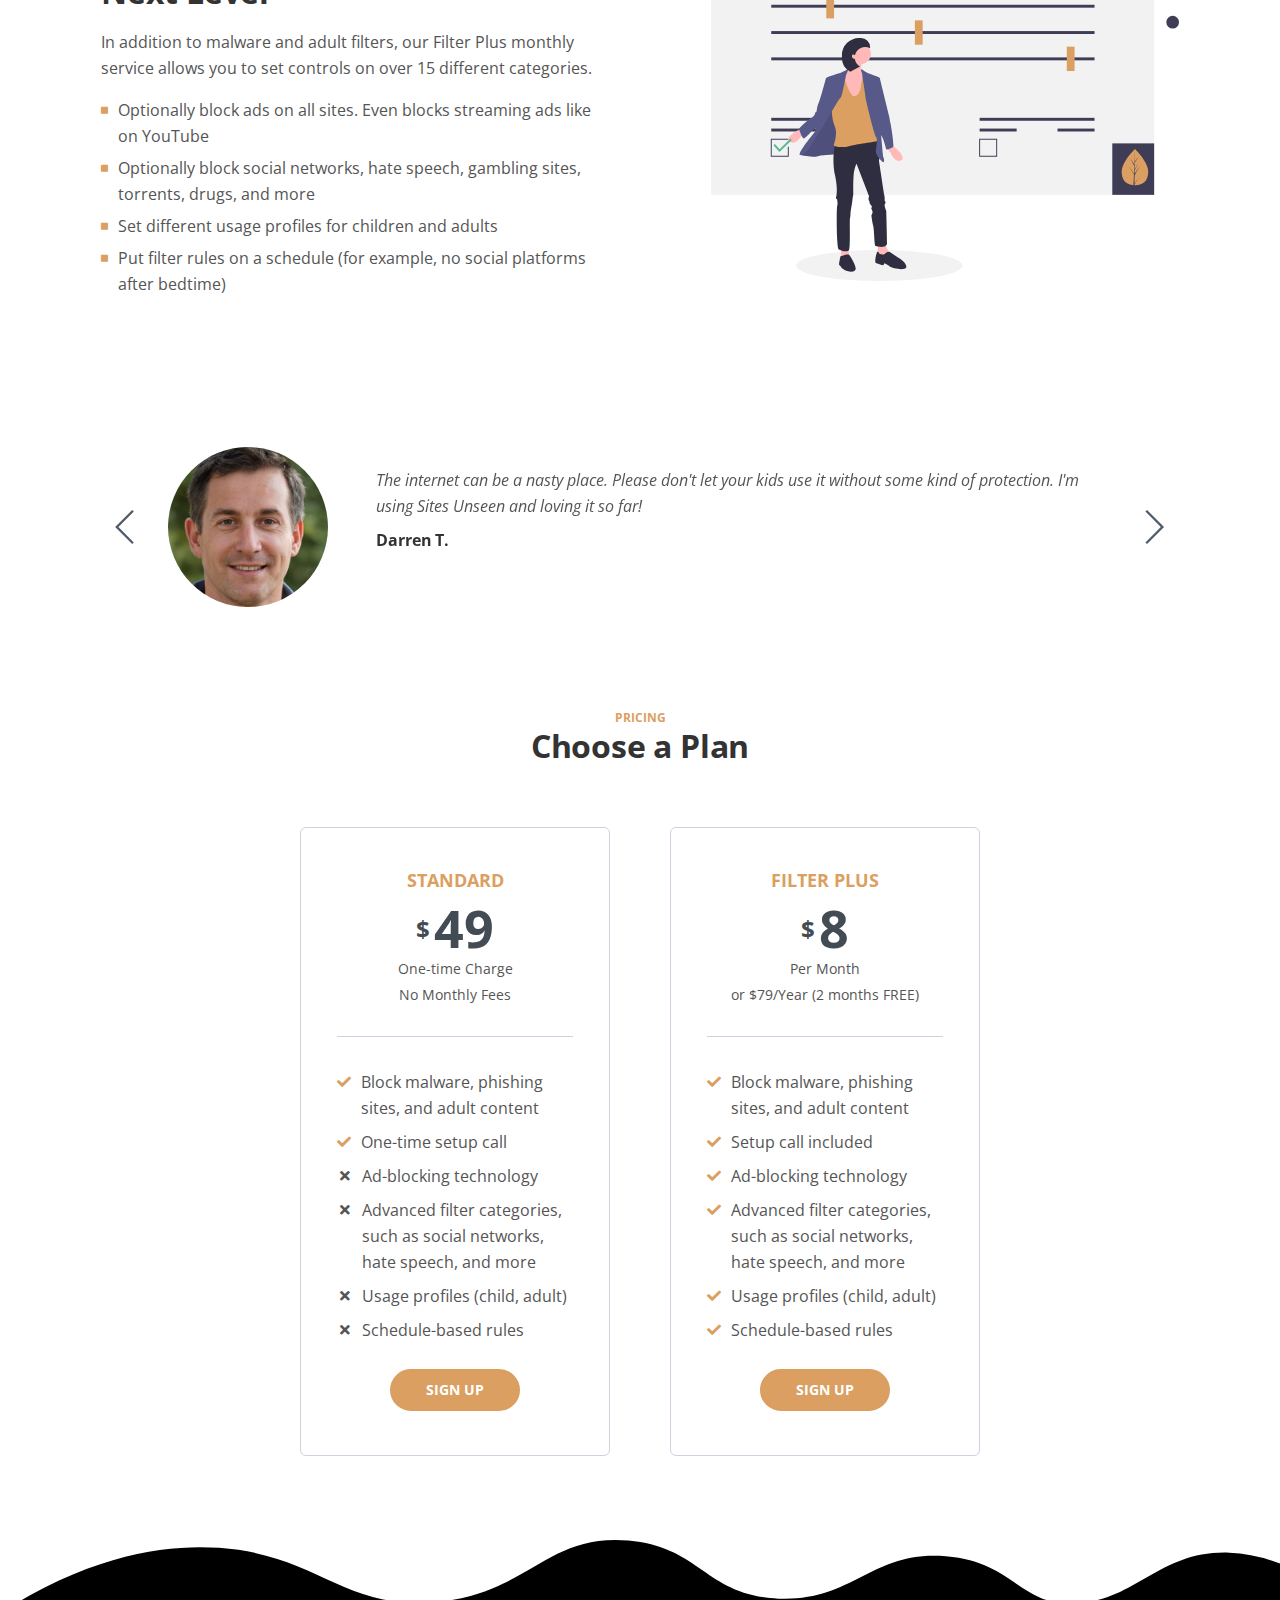
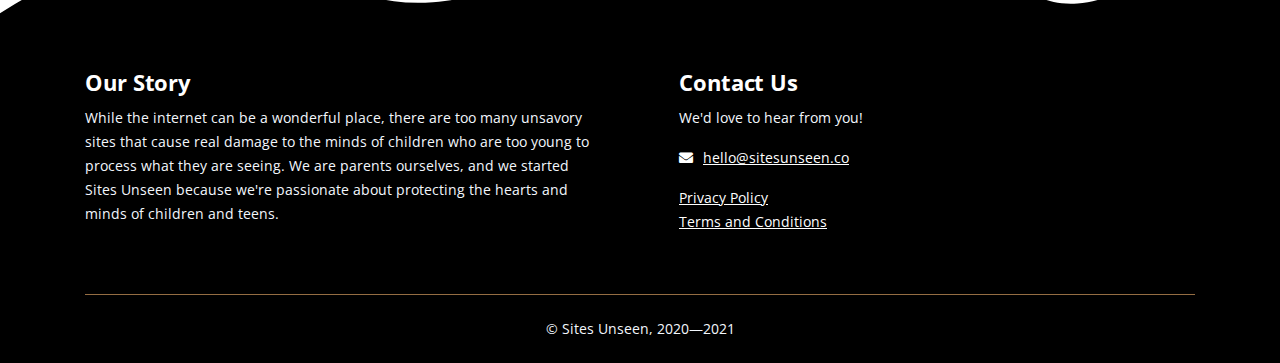
==== commit d5686426: "domain url fix" ====
--- a/index.html
+++ b/index.html
@@ -641,7 +641,7 @@
                         <ul class="list-unstyled li-space-lg p-small">
                             <li class="media">
                                 <i class="fas fa-envelope"></i>
-                                <div class="media-body"><a class="white" href="mailto:hello@sitesunseen.io">hello@sitesunseen.io</a></div>
+                                <div class="media-body"><a class="white" href="mailto:hello@sitesunseen.co">hello@sitesunseen.co</a></div>
                             </li>
                         </ul>
                         <p class="p-small">
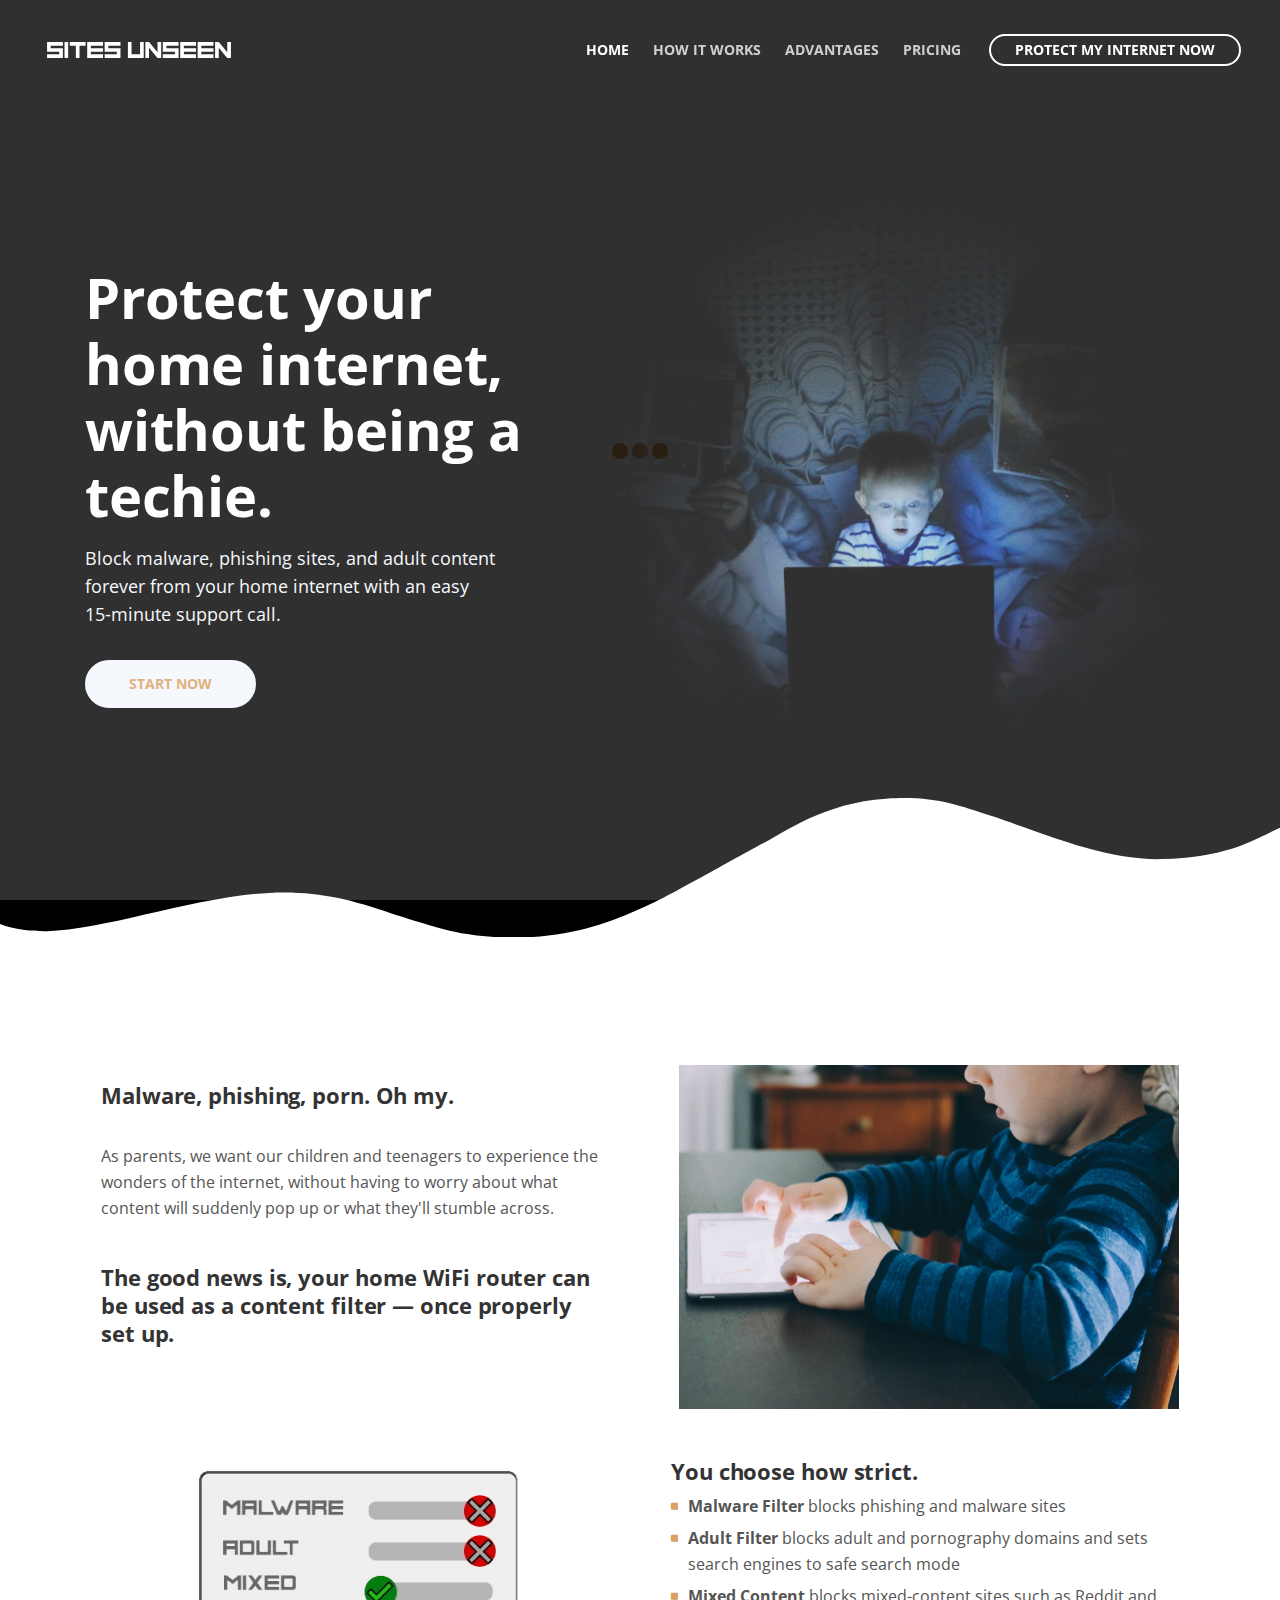
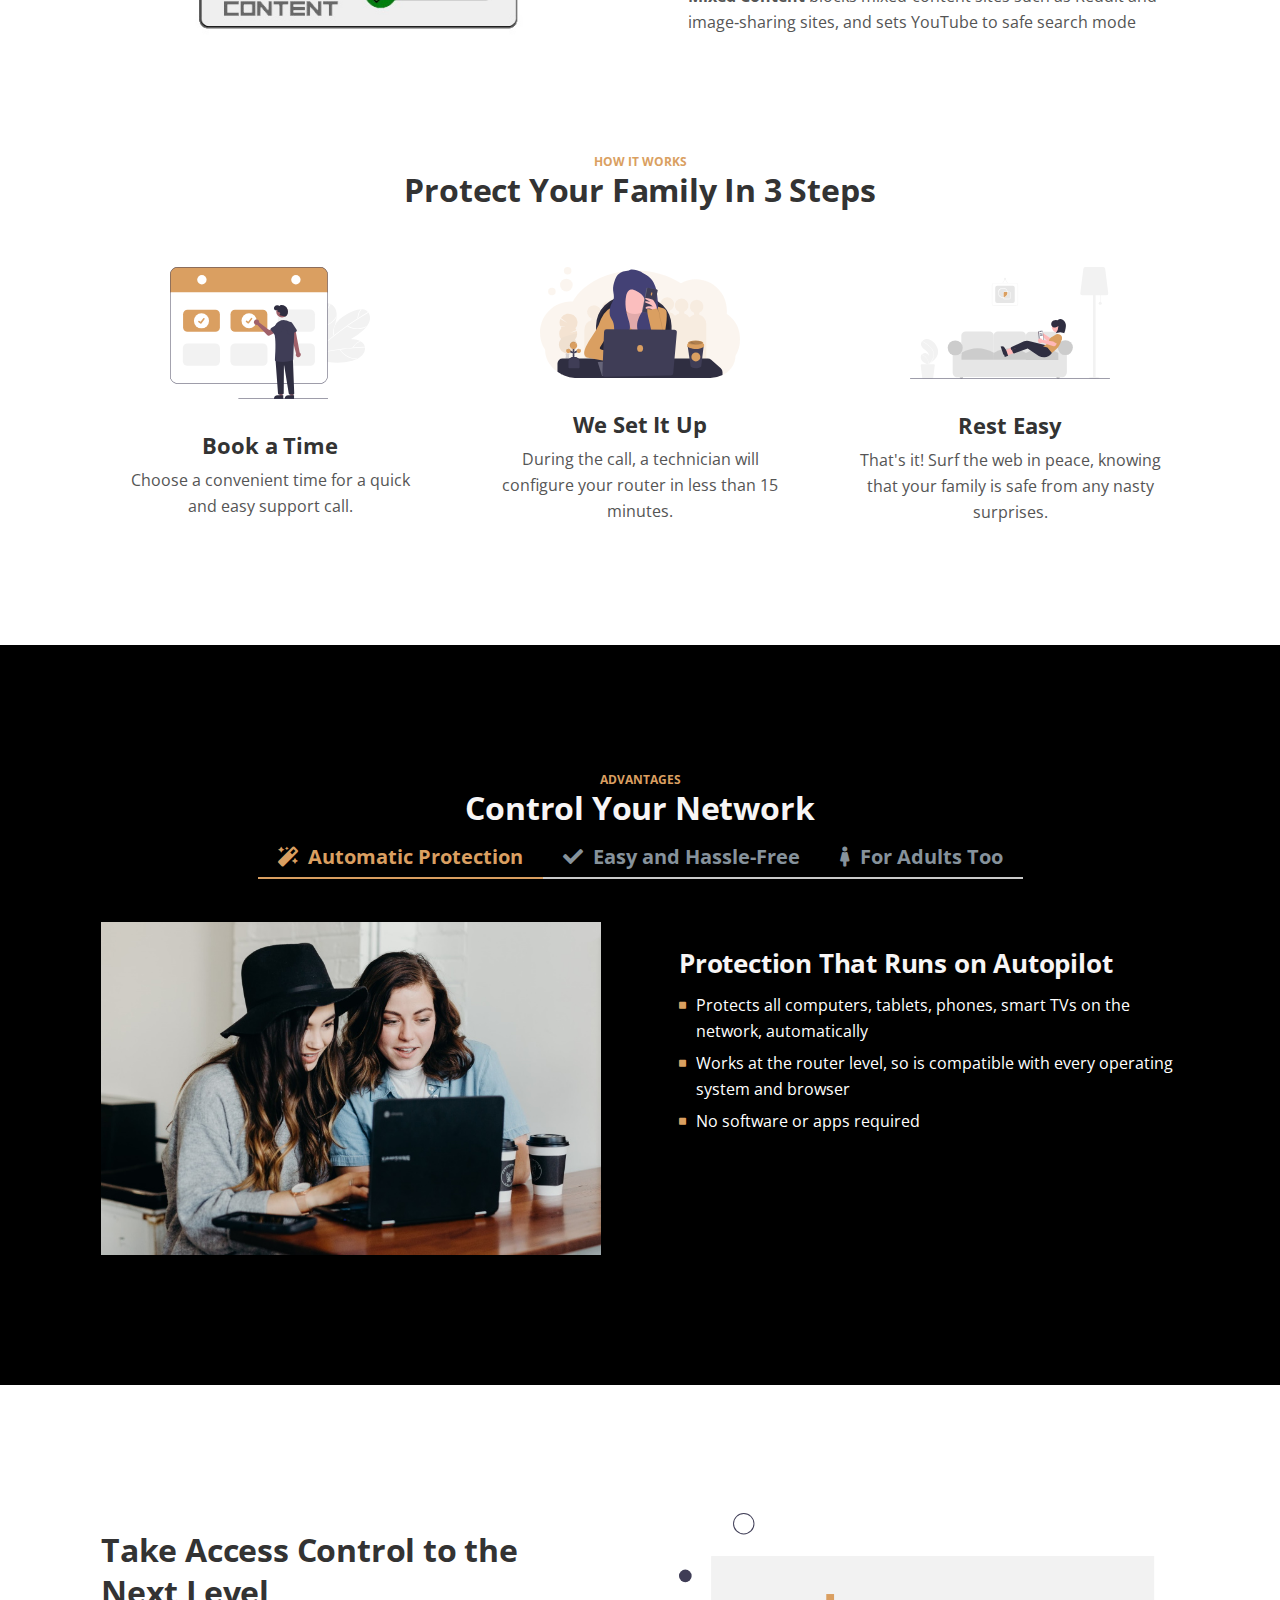
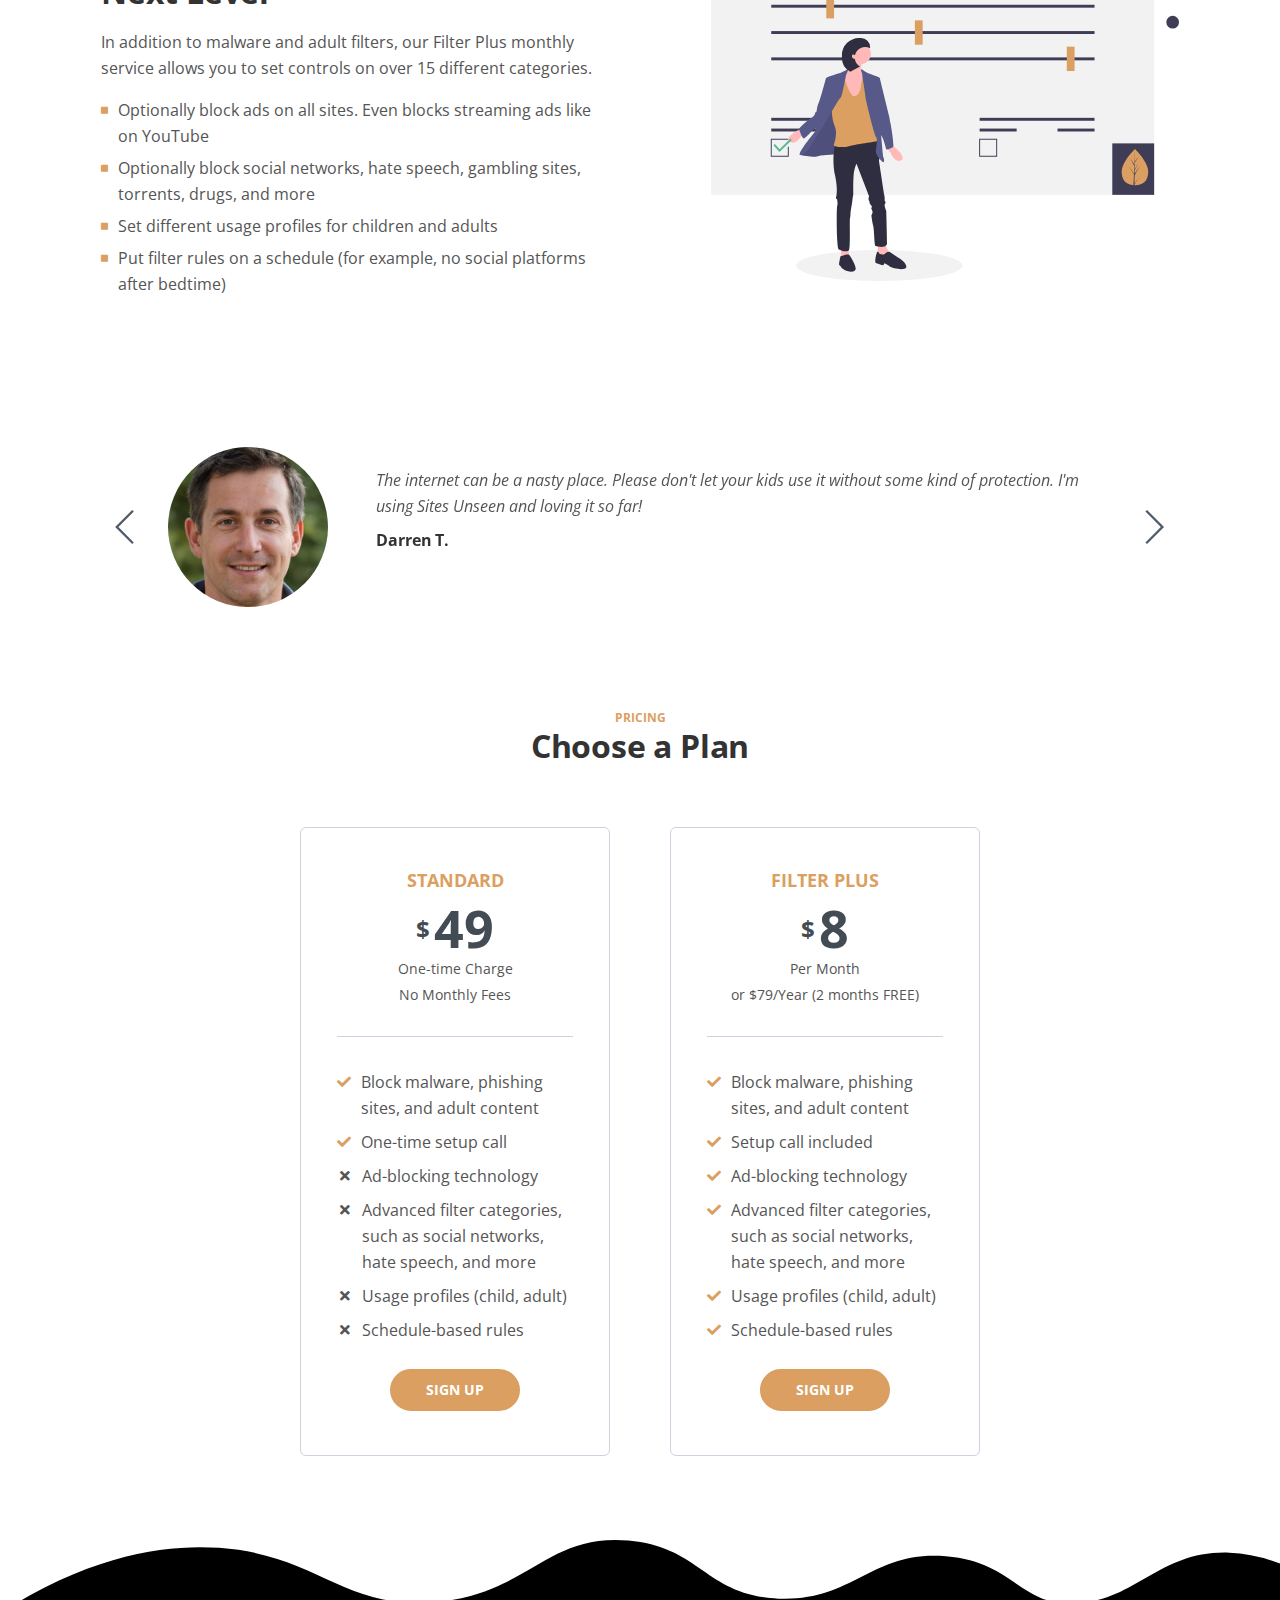
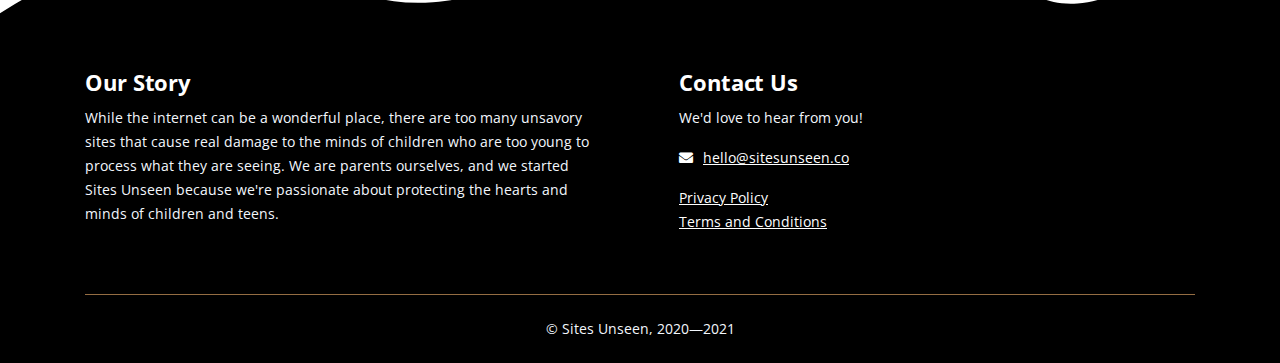
==== commit 2d5d0f2a: "ga" ====
--- a/index.html
+++ b/index.html
@@ -1,6 +1,16 @@
 <!DOCTYPE html>
 <html lang="en">
 <head>
+<!-- Global site tag (gtag.js) - Google Analytics -->
+<script async src="https://www.googletagmanager.com/gtag/js?id=UA-189921679-1"></script>
+<script>
+  window.dataLayer = window.dataLayer || [];
+  function gtag(){dataLayer.push(arguments);}
+  gtag('js', new Date());
+
+  gtag('config', 'UA-189921679-1');
+</script>
+
     <meta charset="utf-8">
     <meta name="viewport" content="width=device-width, initial-scale=1, shrink-to-fit=no">
     
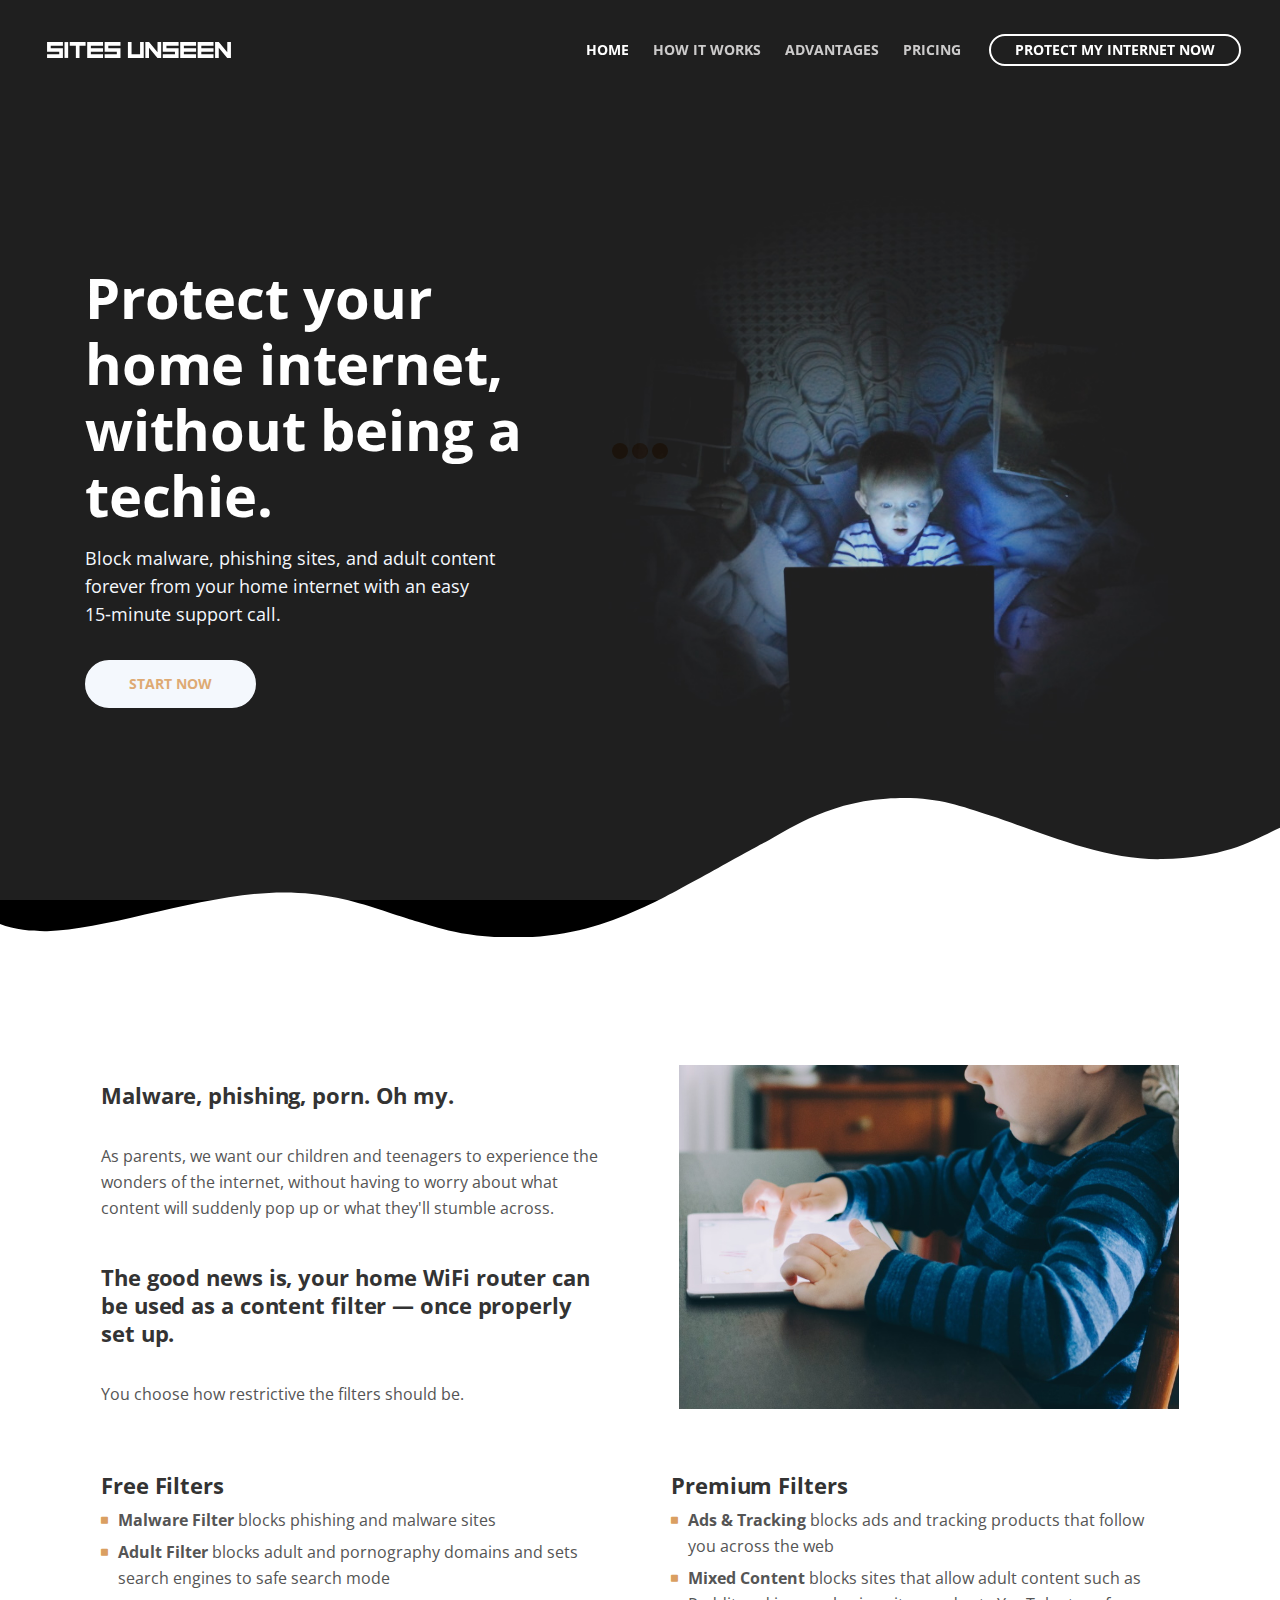
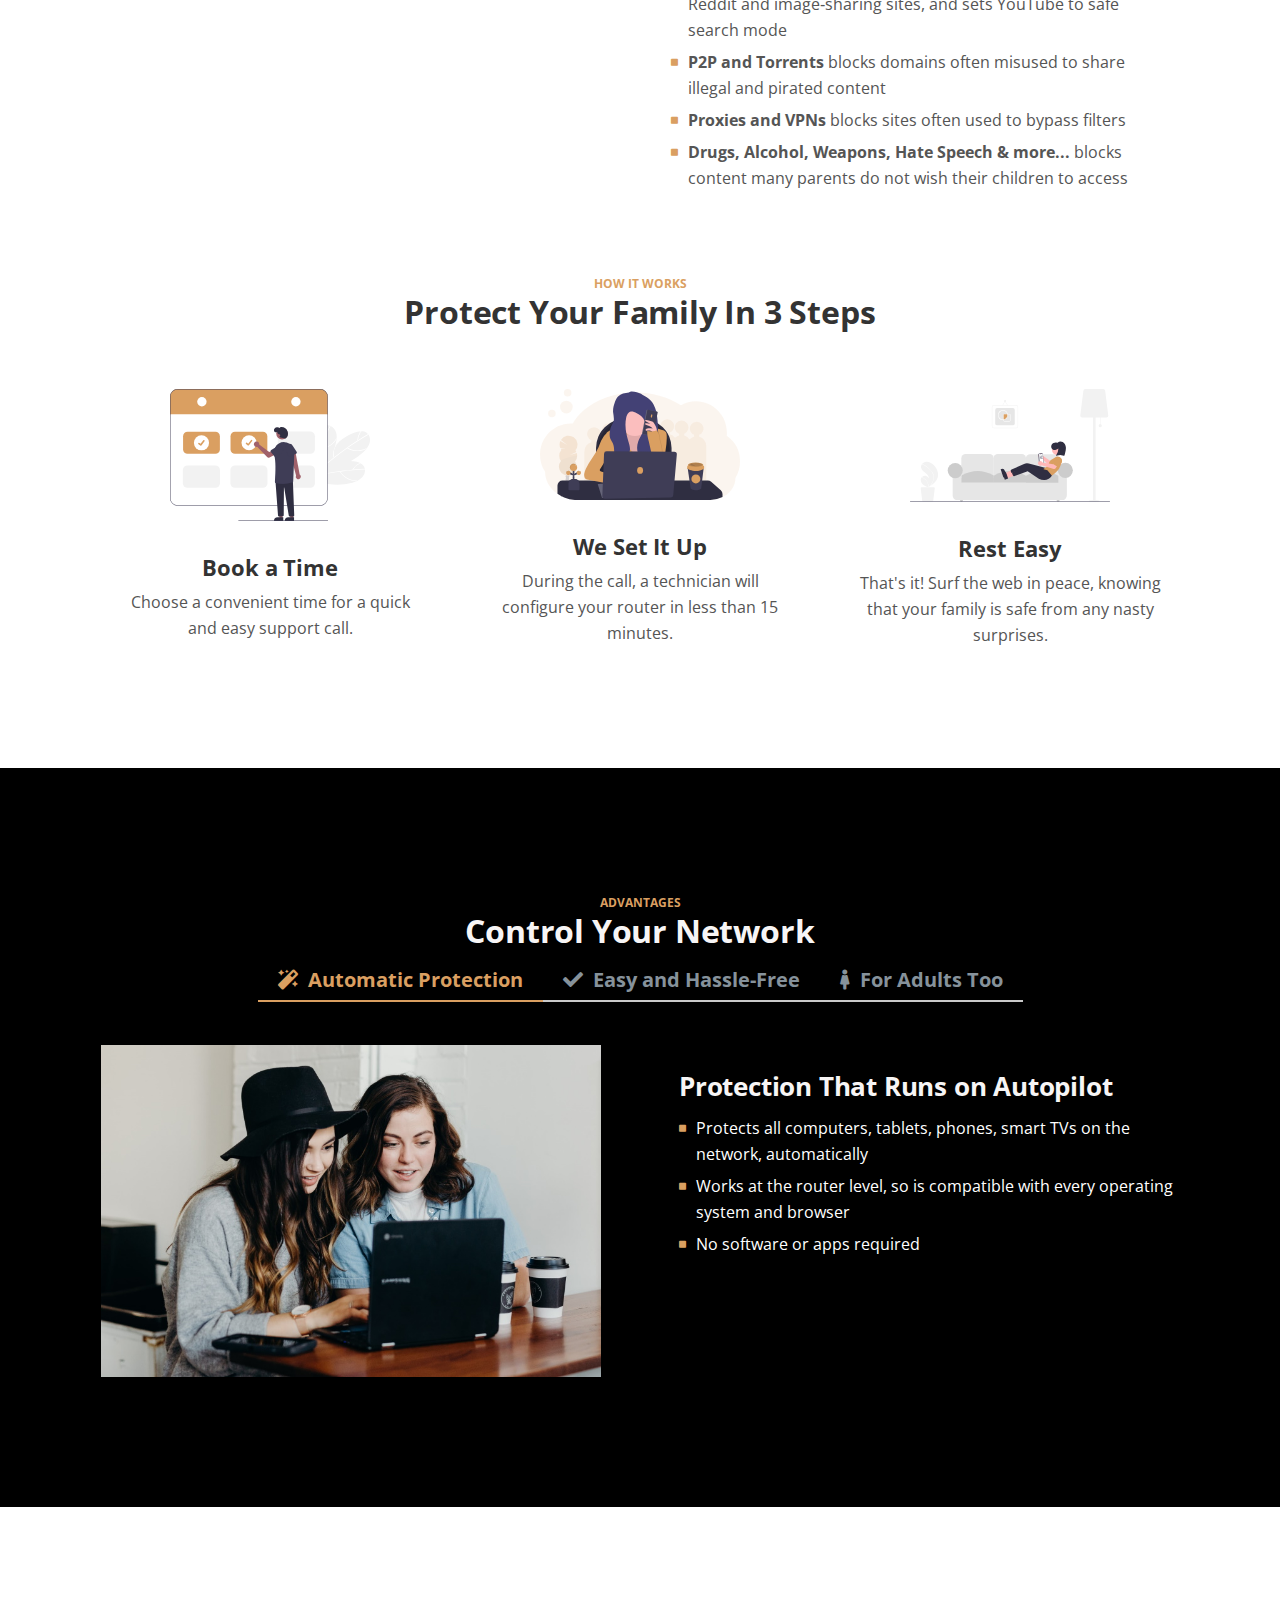
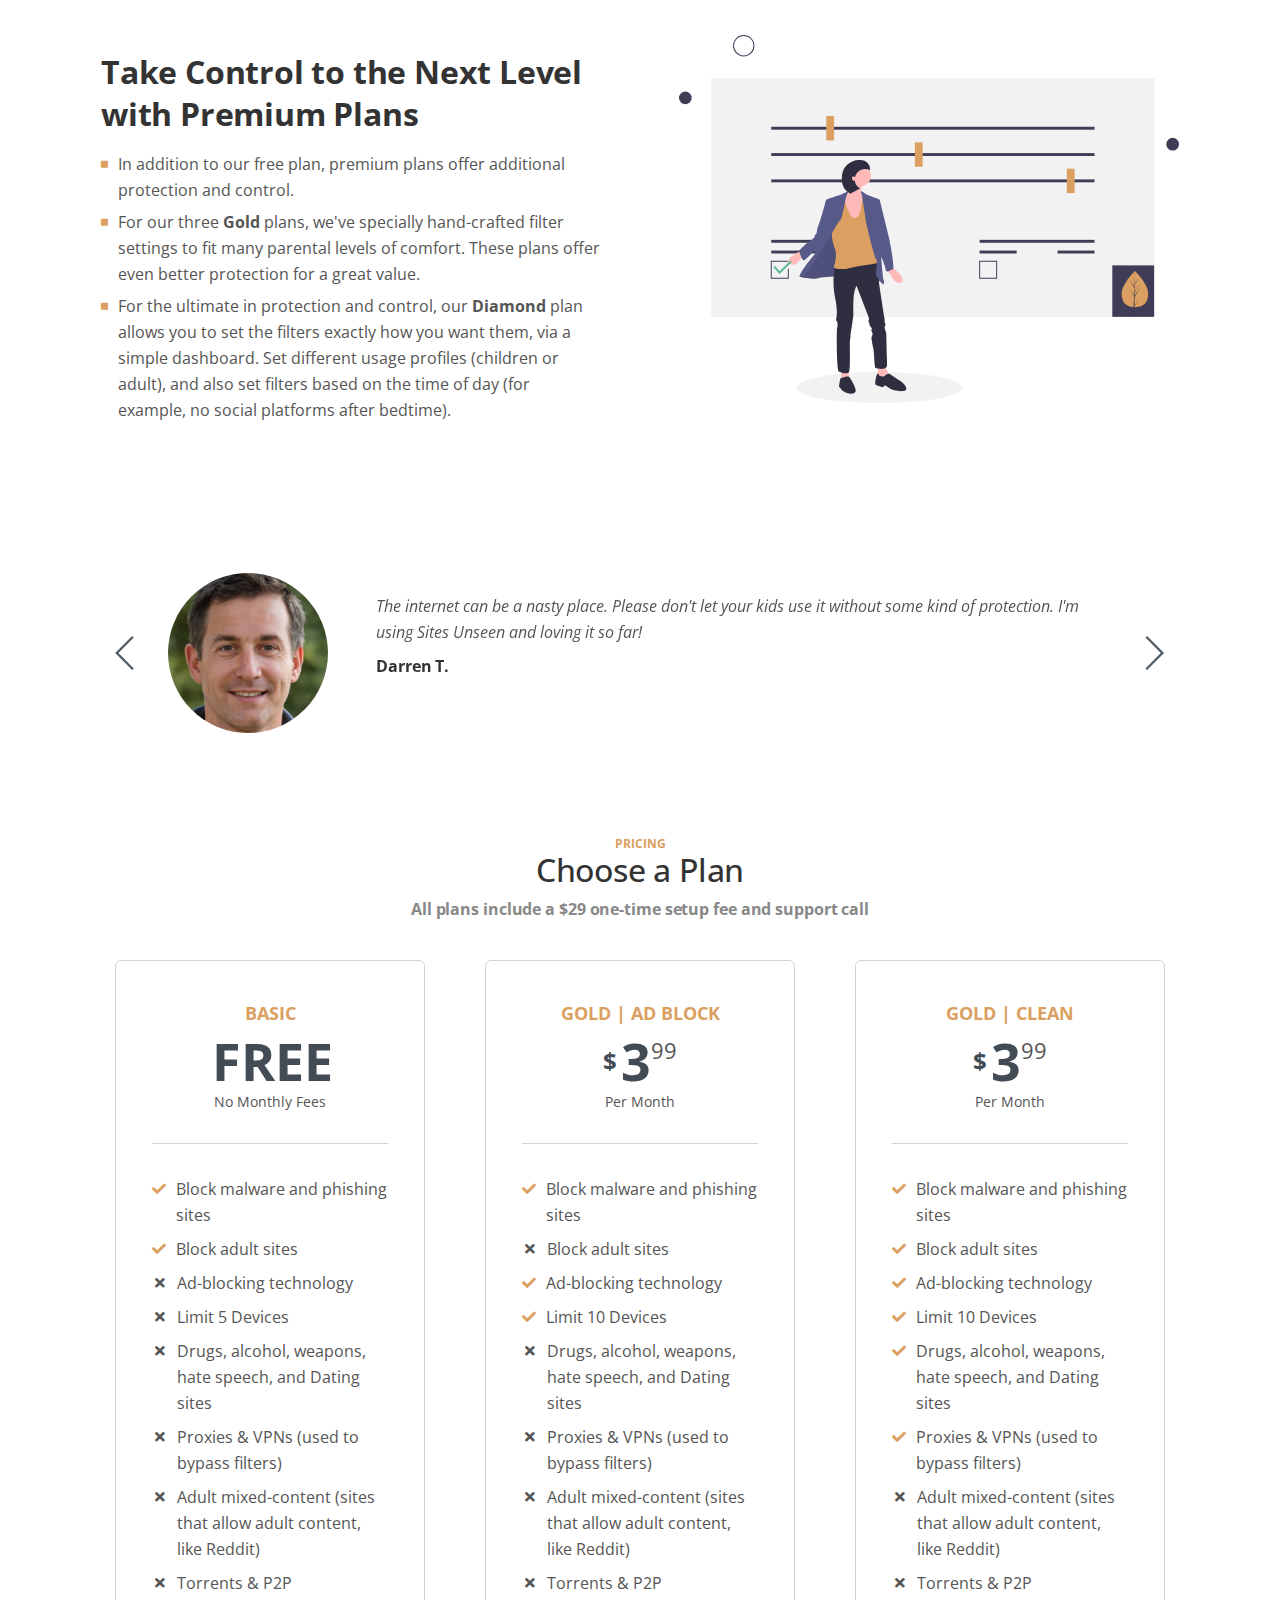
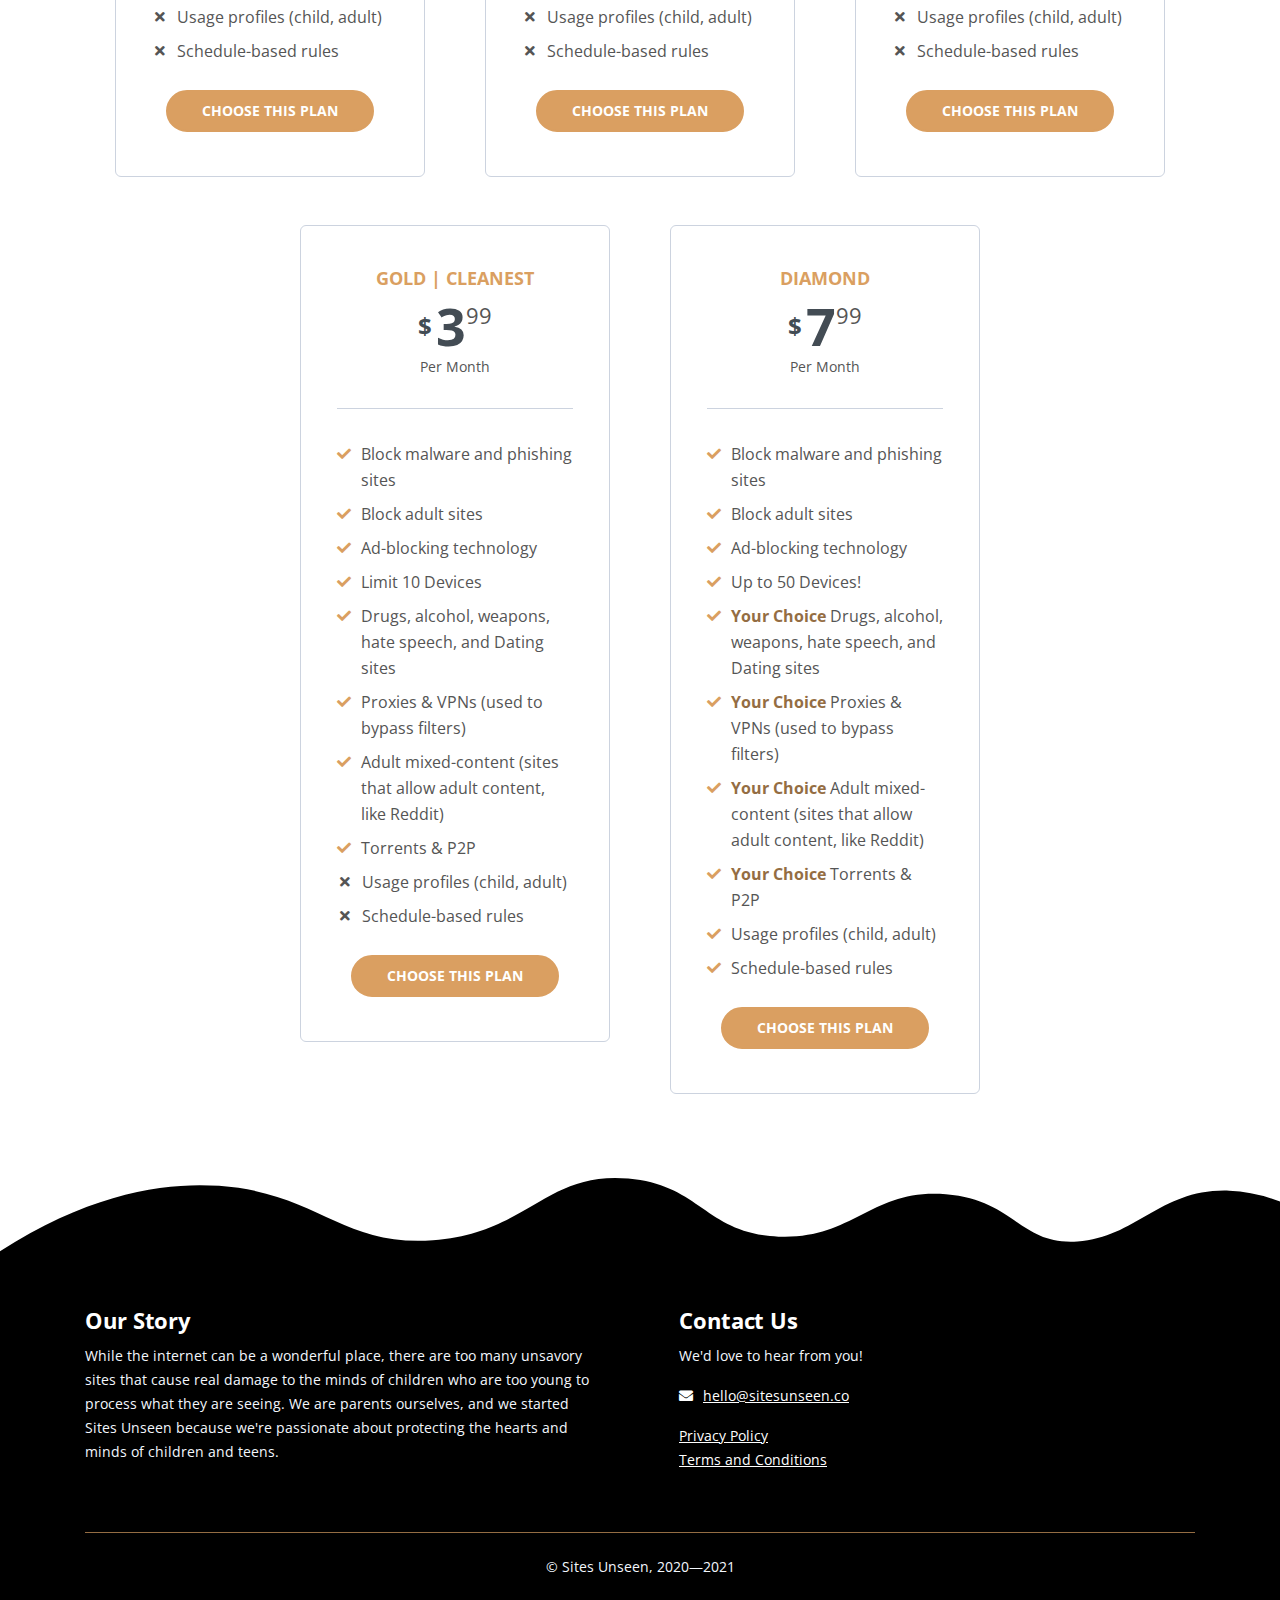
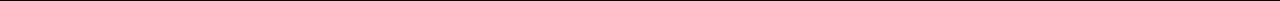
==== commit 28995c44: "pricng changes" ====
--- a/index.html
+++ b/index.html
@@ -143,8 +143,13 @@
                             <br>
                             <h4>
                                 The good news is, your home WiFi router can be used as a content filter &mdash; once properly set up.
+                                
                             </h4>
-                            
+                            <br>
+                            <p>
+                                You choose how restrictive the filters should be.
+                            </p>
+                           
                             
                         </div> 
                     </div> 
@@ -163,14 +168,9 @@
                     <div class="container">
                         <div class="row">
                             <div class="col-lg-6">
-                                <div class="image-container">
-                                    <img class="img-fluid" src="images/toggler.jpg" alt="alternative">
-                                </div> 
-                            </div> 
-                            <div class="col-lg-6">
                                 <div class="text-container">
                                     <h4>
-                                        You choose how strict.
+                                        Free Filters
                                     </h4>
                                     <ul class="list-unstyled li-space-lg">
                                         <li class="media">
@@ -183,11 +183,42 @@
                                             safe search mode
                                         </div>
                                         </li>
+                                    </ul>
+                                    
+                                </div> 
+                            </div> 
+                            <div class="col-lg-6">
+                                <div class="text-container">
+                                    <h4>
+                                        Premium Filters
+                                    </h4>
+                                    <ul class="list-unstyled li-space-lg">
                                         <li class="media">
                                             <i class="fas fa-square"></i>
-                                            <div class="media-body"><b>Mixed Content</b> blocks mixed-content sites such as Reddit and image&#x2011;sharing 
+                                            <div class="media-body"><b>Ads & Tracking</b> blocks ads and tracking products that follow you across the web</div>
+                                        </li>
+                                        <li class="media">
+                                            <i class="fas fa-square"></i>
+                                            <div class="media-body"><b>Mixed Content</b> blocks sites that allow adult content such as Reddit and image&#x2011;sharing 
                                                 sites, and sets YouTube to safe search mode</div>
                                         </li>
+                                        <li class="media">
+                                            <i class="fas fa-square"></i>
+                                            <div class="media-body"><b>P2P and Torrents</b> blocks domains often misused to share illegal and pirated content
+                                            </div>
+                                        </li>
+                                        <li class="media">
+                                            <i class="fas fa-square"></i>
+                                            <div class="media-body"><b>Proxies and VPNs</b> blocks sites often used to bypass filters
+                                            </div>
+                                        </li>
+                                        <li class="media">
+                                            <i class="fas fa-square"></i>
+                                            <div class="media-body"><b>Drugs, Alcohol, Weapons, Hate Speech & more...</b>
+                                                blocks content many parents do not wish their children to access    
+                                            </div>
+                                        </li>
+                                    
                                     </ul>
                                     
                                 </div> 
@@ -352,10 +383,6 @@
                                                 <i class="fas fa-square"></i>
                                                 <div class="media-body">No logs are kept of your browsing history</div>
                                             </li>
-                                            <li class="media">
-                                                <i class="fas fa-square"></i>
-                                                <div class="media-body">Can be undone any time</div>
-                                            </li>
                                         </ul>
                                         
                                     </div> 
@@ -411,27 +438,31 @@
             <div class="row">
                 <div class="col-lg-6">
                     <div class="text-container">
-                        <h2>Take Access Control to the Next Level</h2>
-                        <p>
-                            In addition to malware and adult filters, our Filter Plus monthly service allows you 
-                            to set controls on over 15 different categories.
-                        </p>
+                        <h2>Take Control to the Next Level with Premium Plans</h2>
                         <ul class="list-unstyled li-space-lg">
                             <li class="media">
                                 <i class="fas fa-square"></i>
-                                <div class="media-body">Optionally block ads on all sites. Even blocks streaming ads like on YouTube</div>
+                                <div class="media-body">
+                                    In addition to our free plan, premium plans 
+                                    offer additional protection and control.    
+                                </div>
                             </li>
                             <li class="media">
                                 <i class="fas fa-square"></i>
-                                <div class="media-body">Optionally block social networks, hate speech, gambling sites, torrents, drugs, and more</div>
+                                <div class="media-body">
+                                    For our three <b>Gold</b> plans, we've specially 
+                                    hand-crafted filter settings to fit many parental levels of comfort. 
+                                    These plans offer even better protection for a great value.
+                                </div>
                             </li>
                             <li class="media">
                                 <i class="fas fa-square"></i>
-                                <div class="media-body">Set different usage profiles for children and adults</div>
-                            </li>
-                            <li class="media">
-                                <i class="fas fa-square"></i>
-                                <div class="media-body">Put filter rules on a schedule (for example, no social platforms after bedtime)</div>
+                                <div class="media-body">
+                                    For the ultimate in protection and control, our <b>Diamond</b> plan allows you to set the filters exactly how 
+                                    you want them, via a simple dashboard. 
+                                    Set different usage profiles (children or adult), and 
+                                    also set filters based on the time of day (for example, no social platforms after bedtime).
+                                </div>
                             </li>
                         </ul>
                     </div> 
@@ -541,32 +572,49 @@
             <div class="row">
                 <div class="col-lg-12">
                     <div class="above-heading">PRICING</div>
-                    <h2 class="h2-heading">Choose a Plan</h2>
+                    <h2 class="h2">Choose a Plan</h2>
+                    <h6 class="h6-heading">All plans include a $29 one-time setup fee and support call</h6>
                 </div> 
             </div> 
             <div class="row">
                 <div class="col-lg-12">
 
-                    
                     <div class="card">
                         <div class="card-body">
-                            <div class="card-title">STANDARD</div>
-                            <div class="price"><span class="currency">$</span><span class="value">49</span></div>
-                            <div class="frequency">One-time Charge</div>
+                            <div class="card-title">BASIC</div>
+                            <div class="price"><span class="currency"></span><span class="value">FREE</span></div>
                             <div class="frequency">No Monthly Fees</div>
                             <div class="divider"></div>
                             <ul class="list-unstyled li-space-lg">
                                 <li class="media">
-                                    <i class="fas fa-check"></i><div class="media-body">Block malware, phishing sites, and adult content</div>
-                                </li>
-                                <li class="media">
-                                    <i class="fas fa-check"></i><div class="media-body">One-time setup call</div>
+                                    <i class="fas fa-check"></i><div class="media-body">Block malware and phishing sites</div>
+                                </li>
+                                <li class="media">
+                                    <i class="fas fa-check"></i><div class="media-body">Block adult sites</div>
                                 </li>
                                 <li class="media">
                                     <i class="fas fa-times"></i><div class="media-body">Ad-blocking technology</div>
                                 </li>
                                 <li class="media">
-                                    <i class="fas fa-times"></i><div class="media-body">Advanced filter categories, such as social networks, hate speech, and more</div>
+                                    <i class="fas fa-times"></i><div class="media-body">Limit 5 Devices</div>
+                                </li>
+                                <li class="media">
+                                    <i class="fas fa-times"></i><div class="media-body">
+                                        Drugs, alcohol, weapons, hate speech, and Dating sites
+                                    </div>
+                                </li>
+                                <li class="media">
+                                    <i class="fas fa-times"></i><div class="media-body">
+                                        Proxies & VPNs (used to bypass filters)
+                                    </div>
+                                </li>
+                                <li class="media">
+                                    <i class="fas fa-times"></i><div class="media-body">Adult mixed-content (sites that allow adult 
+                                        content, like Reddit)
+                                    </div>
+                                </li>
+                                <li class="media">
+                                    <i class="fas fa-times"></i><div class="media-body">Torrents & P2P</div>
                                 </li>
                                 <li class="media">
                                     <i class="fas fa-times"></i><div class="media-body">Usage profiles (child, adult)</div>
@@ -576,47 +624,219 @@
                                 </li>
                             </ul>
                             <div class="button-wrapper">
-                                <a class="btn-solid-reg page-scroll" href="checkout?prod=standard">SIGN UP</a>
+                                <a class="btn-solid-reg page-scroll" href="checkout?prod=basic">CHOOSE THIS PLAN</a>
                             </div>
                         </div>
                     </div> 
-                    
-
                     
                     <div class="card">
                         <div class="card-body">
-                            <div class="card-title">FILTER PLUS</div>
-                            <div class="price"><span class="currency">$</span><span class="value">8</span></div>
+                            <div class="card-title">GOLD | AD BLOCK</div>
+                            <div class="price"><span class="currency">$</span><span class="value">3</span><span style="" class="superscript">99</span></div>
                             <div class="frequency">Per Month</div>
-                            <div class="frequency">or $79/Year (2 months FREE)</div>
                             <div class="divider"></div>
                             <ul class="list-unstyled li-space-lg">
                                 <li class="media">
-                                    <i class="fas fa-check"></i><div class="media-body">Block malware, phishing sites, and adult content</div>
-                                </li>
-                                <li class="media">
-                                    <i class="fas fa-check"></i><div class="media-body">Setup call included</div>
+                                    <i class="fas fa-check"></i><div class="media-body">Block malware and phishing sites</div>
+                                </li>
+                                <li class="media">
+                                    <i class="fas fa-times"></i><div class="media-body">Block adult sites</div>
                                 </li>
                                 <li class="media">
                                     <i class="fas fa-check"></i><div class="media-body">Ad-blocking technology</div>
                                 </li>
                                 <li class="media">
-                                    <i class="fas fa-check"></i><div class="media-body">Advanced filter categories, such as social networks, hate speech, and more</div>
-                                </li>
-                                <li class="media">
-                                    <i class="fas fa-check"></i><div class="media-body">Usage profiles (child, adult)</div>
-                                </li>
-                                <li class="media">
-                                    <i class="fas fa-check"></i><div class="media-body">Schedule-based rules</div>
+                                    <i class="fas fa-check"></i><div class="media-body">Limit 10 Devices</div>
+                                </li>
+                                <li class="media">
+                                    <i class="fas fa-times"></i><div class="media-body">
+                                        Drugs, alcohol, weapons, hate speech, and Dating sites
+                                    </div>
+                                </li>
+                                <li class="media">
+                                    <i class="fas fa-times"></i><div class="media-body">
+                                        Proxies & VPNs (used to bypass filters)
+                                    </div>
+                                </li>
+                                <li class="media">
+                                    <i class="fas fa-times"></i><div class="media-body">Adult mixed-content (sites that allow adult 
+                                        content, like Reddit)
+                                    </div>
+                                </li>
+                                <li class="media">
+                                    <i class="fas fa-times"></i><div class="media-body">Torrents & P2P</div>
+                                </li>
+                                <li class="media">
+                                    <i class="fas fa-times"></i><div class="media-body">Usage profiles (child, adult)</div>
+                                </li>
+                                <li class="media">
+                                    <i class="fas fa-times"></i><div class="media-body">Schedule-based rules</div>
                                 </li>
                             </ul>
                             <div class="button-wrapper">
-                                <a class="btn-solid-reg page-scroll" href="checkout?prod=filterplus">SIGN UP</a>
+                                <a class="btn-solid-reg page-scroll" href="checkout?prod=gold-adblock">CHOOSE THIS PLAN</a>
                             </div>
                         </div>
                     </div> 
-                    
-
+
+                    <div class="card">
+                        <div class="card-body">
+                            <div class="card-title">GOLD | CLEAN</div>
+                            <div class="price"><span class="currency">$</span><span class="value">3</span><span style="" class="superscript">99</span></div>
+                            <div class="frequency">Per Month</div>
+                            <div class="divider"></div>
+                            <ul class="list-unstyled li-space-lg">
+                                <li class="media">
+                                    <i class="fas fa-check"></i><div class="media-body">Block malware and phishing sites</div>
+                                </li>
+                                <li class="media">
+                                    <i class="fas fa-check"></i><div class="media-body">Block adult sites</div>
+                                </li>
+                                <li class="media">
+                                    <i class="fas fa-check"></i><div class="media-body">Ad-blocking technology</div>
+                                </li>
+                                <li class="media">
+                                    <i class="fas fa-check"></i><div class="media-body">Limit 10 Devices</div>
+                                </li>
+                                <li class="media">
+                                    <i class="fas fa-check"></i><div class="media-body">
+                                        Drugs, alcohol, weapons, hate speech, and Dating sites
+                                    </div>
+                                </li>
+                                <li class="media">
+                                    <i class="fas fa-check"></i><div class="media-body">
+                                        Proxies & VPNs (used to bypass filters)
+                                    </div>
+                                </li>
+                                <li class="media">
+                                    <i class="fas fa-times"></i><div class="media-body">Adult mixed-content (sites that allow adult 
+                                        content, like Reddit)
+                                    </div>
+                                </li>
+                                <li class="media">
+                                    <i class="fas fa-times"></i><div class="media-body">Torrents & P2P</div>
+                                </li>
+                                <li class="media">
+                                    <i class="fas fa-times"></i><div class="media-body">Usage profiles (child, adult)</div>
+                                </li>
+                                <li class="media">
+                                    <i class="fas fa-times"></i><div class="media-body">Schedule-based rules</div>
+                                </li>
+                            </ul>
+                            <div class="button-wrapper">
+                                <a class="btn-solid-reg page-scroll" href="checkout?prod=gold-clean">CHOOSE THIS PLAN</a>
+                            </div>
+                        </div>
+                    </div> 
+
+                    <div class="card">
+                        <div class="card-body">
+                            <div class="card-title">GOLD | CLEANEST</div>
+                            <div class="price"><span class="currency">$</span><span class="value">3</span><span style="" class="superscript">99</span></div>
+                            <div class="frequency">Per Month</div>
+                            <div class="divider"></div>
+                            <ul class="list-unstyled li-space-lg">
+                                <li class="media">
+                                    <i class="fas fa-check"></i><div class="media-body">Block malware and phishing sites</div>
+                                </li>
+                                <li class="media">
+                                    <i class="fas fa-check"></i><div class="media-body">Block adult sites</div>
+                                </li>
+                                <li class="media">
+                                    <i class="fas fa-check"></i><div class="media-body">Ad-blocking technology</div>
+                                </li>
+                                <li class="media">
+                                    <i class="fas fa-check"></i><div class="media-body">Limit 10 Devices</div>
+                                </li>
+                                <li class="media">
+                                    <i class="fas fa-check"></i><div class="media-body">
+                                        Drugs, alcohol, weapons, hate speech, and Dating sites
+                                    </div>
+                                </li>
+                                <li class="media">
+                                    <i class="fas fa-check"></i><div class="media-body">
+                                        Proxies & VPNs (used to bypass filters)
+                                    </div>
+                                </li>
+                                <li class="media">
+                                    <i class="fas fa-check"></i><div class="media-body">Adult mixed-content (sites that allow adult 
+                                        content, like Reddit)
+                                    </div>
+                                </li>
+                                <li class="media">
+                                    <i class="fas fa-check"></i><div class="media-body">Torrents & P2P</div>
+                                </li>
+                                <li class="media">
+                                    <i class="fas fa-times"></i><div class="media-body">Usage profiles (child, adult)</div>
+                                </li>
+                                <li class="media">
+                                    <i class="fas fa-times"></i><div class="media-body">Schedule-based rules</div>
+                                </li>
+                            </ul>
+                            <div class="button-wrapper">
+                                <a class="btn-solid-reg page-scroll" href="checkout?prod=gold-cleanest">CHOOSE THIS PLAN</a>
+                            </div>
+                        </div>
+                    </div> 
+
+                    <div class="card">
+                        <div class="card-body">
+                            <div class="card-title">DIAMOND</div>
+                            <div class="price"><span class="currency">$</span><span class="value">7</span><span style="" class="superscript">99</span></div>
+                            <div class="frequency">Per Month</div>
+                            <div class="divider"></div>
+                            <ul class="list-unstyled li-space-lg">
+                                <li class="media">
+                                    <i class="fas fa-check"></i><div class="media-body">Block malware and phishing sites</div>
+                                </li>
+                                <li class="media">
+                                    <i class="fas fa-check"></i><div class="media-body">Block adult sites</div>
+                                </li>
+                                <li class="media">
+                                    <i class="fas fa-check"></i><div class="media-body">Ad-blocking technology</div>
+                                </li>
+                                <li class="media">
+                                    <i class="fas fa-check"></i><div class="media-body">Up to 50 Devices!</div>
+                                </li>
+                                <li class="media">
+                                    <i class="fas fa-check"></i><div class="media-body">
+                                        <span style="color: #946d43;"><b>Your Choice</b></span>
+                                        Drugs, alcohol, weapons, hate speech, and Dating sites
+                                    </div>
+                                </li>
+                                <li class="media">
+                                    <i class="fas fa-check"></i><div class="media-body">
+                                        <span style="color: #946d43;"><b>Your Choice</b></span>
+                                        Proxies & VPNs (used to bypass filters)
+                                    </div>
+                                </li>
+                                <li class="media">
+                                    <i class="fas fa-check"></i><div class="media-body">
+                                        <span style="color: #946d43;"><b>Your Choice</b></span>
+                                        Adult mixed-content (sites that allow adult 
+                                        content, like Reddit)
+                                    </div>
+                                </li>
+                                <li class="media">
+                                    <i class="fas fa-check"></i><div class="media-body">
+                                        <span style="color: #946d43;"><b>Your Choice</b></span>
+                                        Torrents & P2P
+                                    </div>
+                                </li>
+                                <li class="media">
+                                    <i class="fas fa-check"></i><div class="media-body">Usage profiles (child, adult)</div>
+                                </li>
+                                <li class="media">
+                                    <i class="fas fa-check"></i><div class="media-body">Schedule-based rules</div>
+                                </li>
+                            </ul>
+                            <div class="button-wrapper">
+                                <a class="btn-solid-reg page-scroll" href="checkout?prod=diamond">CHOOSE THIS PLAN</a>
+                            </div>
+                        </div>
+                    </div> 
+
+                    
 
 
                 </div> 
--- a/css/styles.css
+++ b/css/styles.css
@@ -97,7 +97,7 @@
 }
 
 h6 {
-	color: #333;
+	color: #888;
 	font: 700 1rem/1.375rem "Open Sans", sans-serif;
 	letter-spacing: -0.1px;
 }
@@ -1230,6 +1230,10 @@
 	margin-bottom: 3.75rem;
 }
 
+.cards-2 .h6-heading {
+	margin-bottom: 2.5rem;
+}
+
 .cards-2 .card {
 	display: block;
 	max-width: 19rem;
@@ -1257,6 +1261,9 @@
 	font-size: 1.5rem;
 	vertical-align: 40%;
 }
+
+/* .cards-2 .card .price .superscript { position: relative; top: -1.5em; font-size: 80%; } */
+.cards-2 .card .price .superscript { position: relative; top: -1.0em; font-size: 1.35rem; }
 
 .cards-2 .card .price .value {
 	color: #434c54;
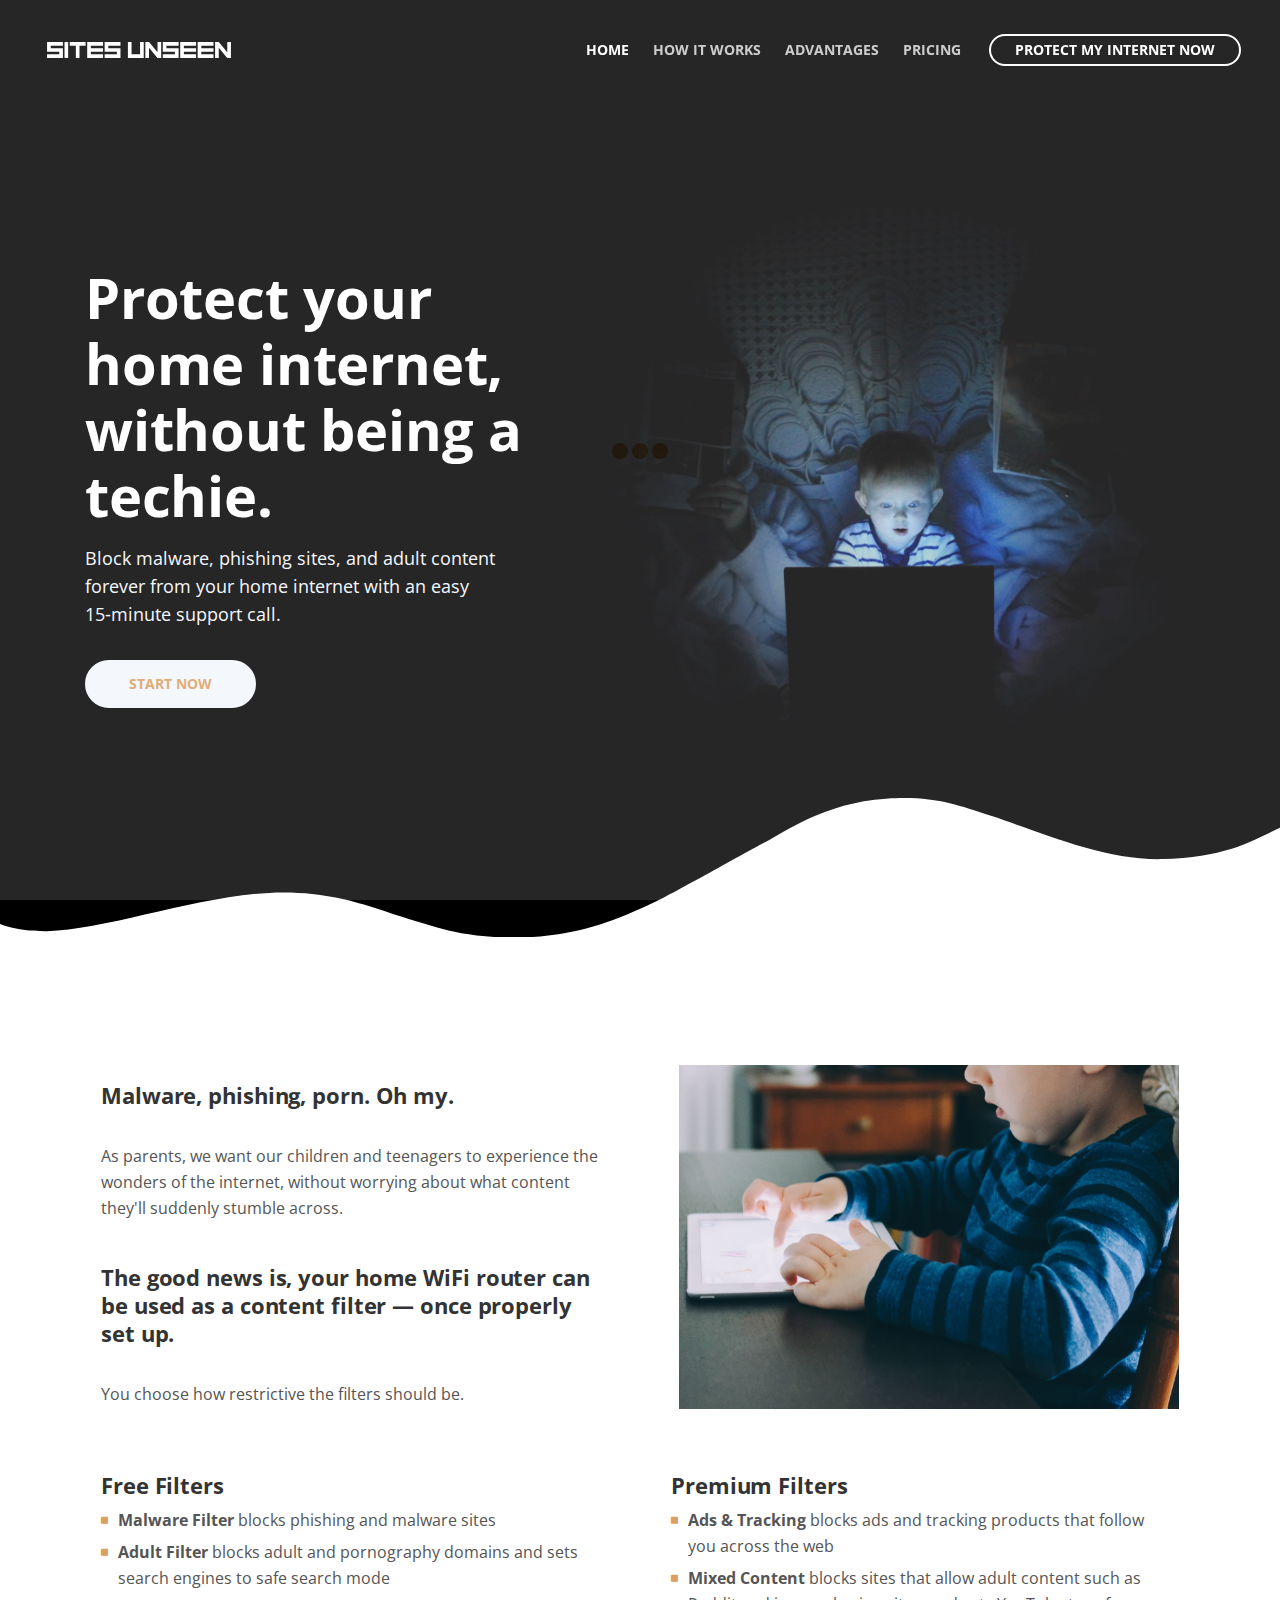
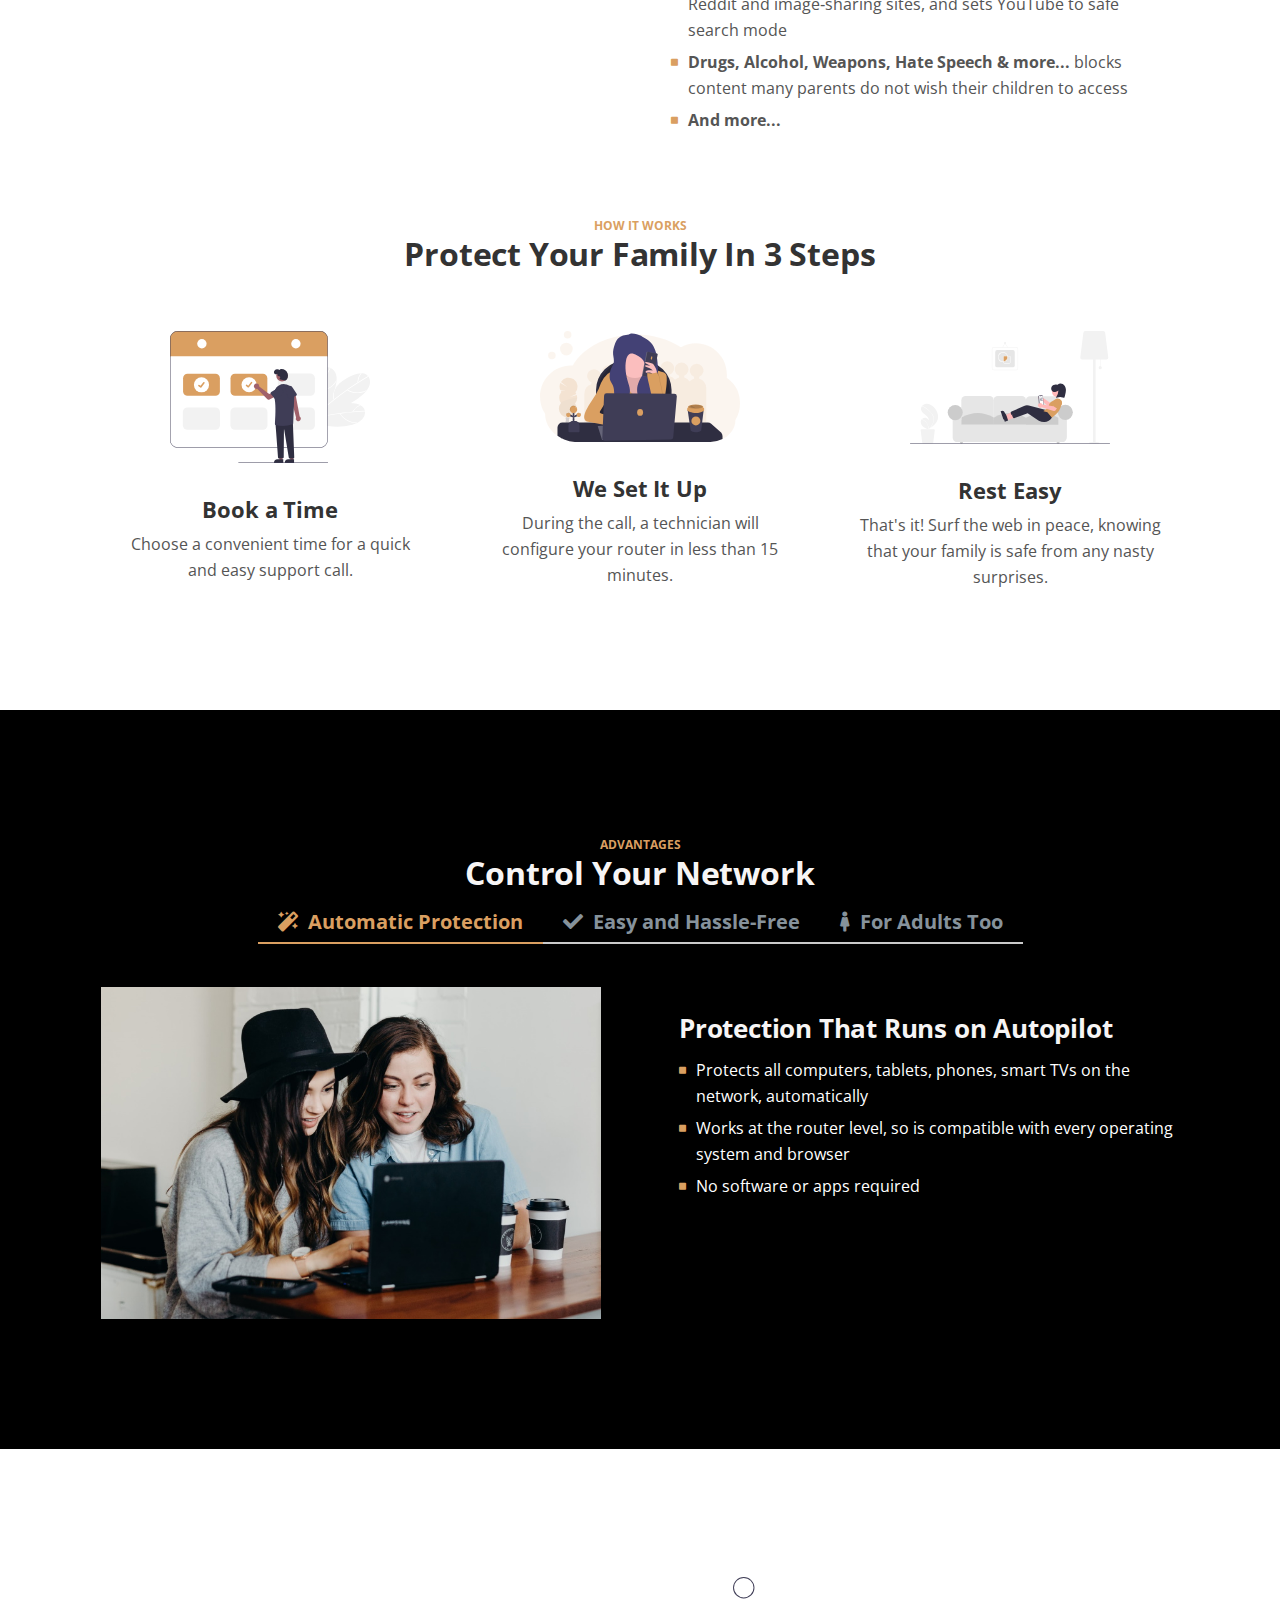
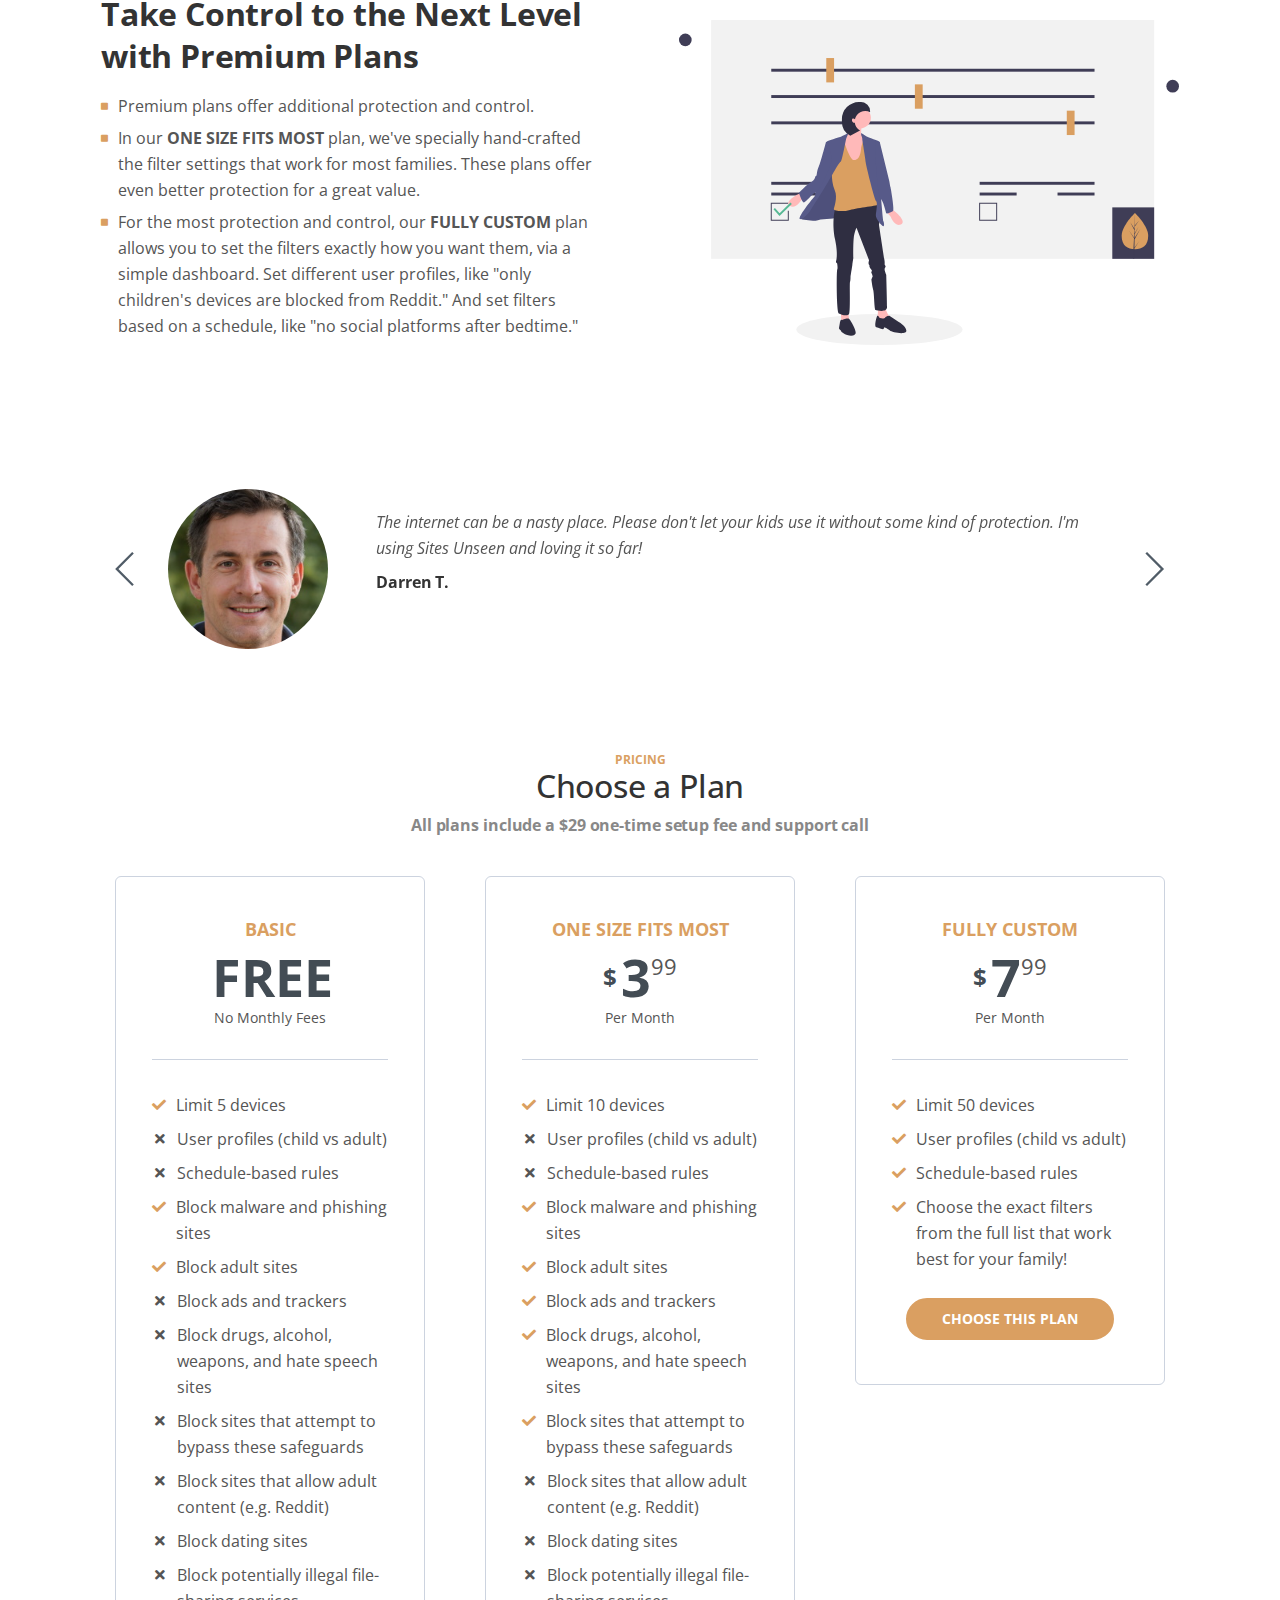
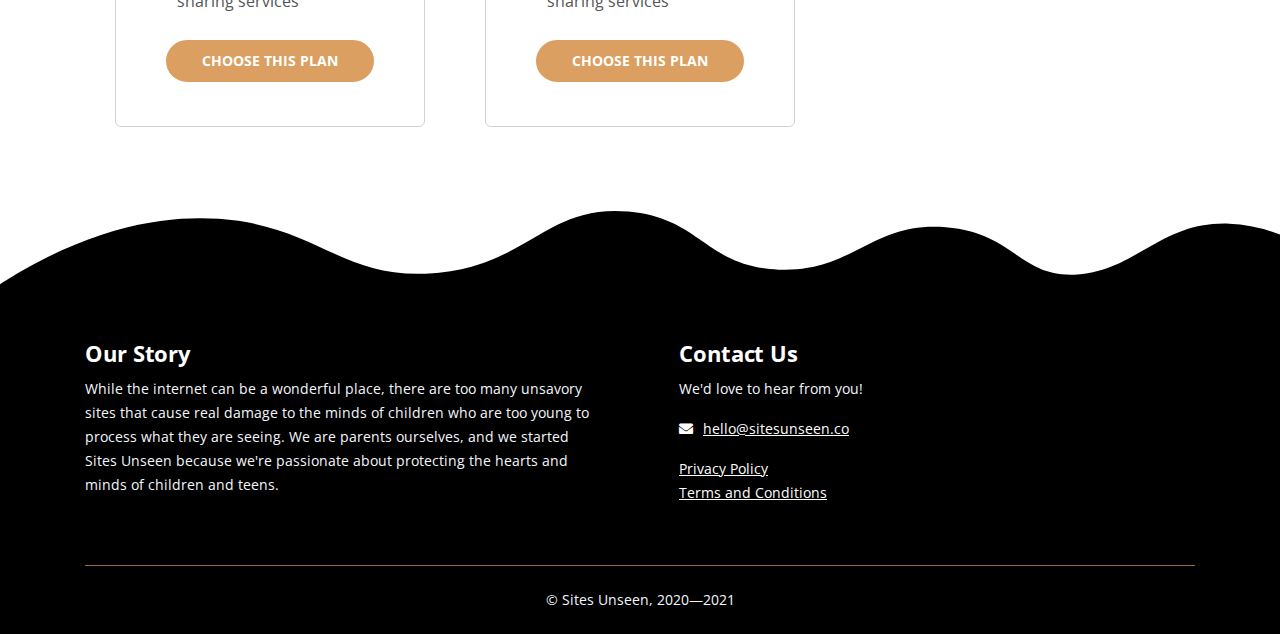
==== commit 29a8c2b6: "plans" ====
--- a/index.html
+++ b/index.html
@@ -137,8 +137,9 @@
                             </h4>
                             <br>
                             <p>
-                                As parents, we want our children and teenagers to experience the wonders of the internet, 
-                                without having to worry about what content will suddenly pop up or what they'll stumble across.
+                                As parents, we want our 
+                                children and teenagers to experience the wonders of the internet, 
+                                without worrying about what content they'll suddenly stumble across.
                             </p>
                             <br>
                             <h4>
@@ -204,20 +205,22 @@
                                         </li>
                                         <li class="media">
                                             <i class="fas fa-square"></i>
-                                            <div class="media-body"><b>P2P and Torrents</b> blocks domains often misused to share illegal and pirated content
+                                            <div class="media-body"><b>Drugs, Alcohol, Weapons, Hate Speech & more...</b>
+                                                blocks content many parents do not wish their children to access    
                                             </div>
                                         </li>
                                         <li class="media">
                                             <i class="fas fa-square"></i>
-                                            <div class="media-body"><b>Proxies and VPNs</b> blocks sites often used to bypass filters
+                                            <div class="media-body"><b>And more...</b>
+                                                <!-- P2P & Torrents blocks domains often misused for illegal file-sharing -->
                                             </div>
                                         </li>
-                                        <li class="media">
+                                        <!-- <li class="media">
                                             <i class="fas fa-square"></i>
-                                            <div class="media-body"><b>Drugs, Alcohol, Weapons, Hate Speech & more...</b>
-                                                blocks content many parents do not wish their children to access    
+                                            <div class="media-body"><b>Proxies & VPNs</b> blocks sites often used to bypass these safeguards
                                             </div>
-                                        </li>
+                                        </li> -->
+                                        
                                     
                                     </ul>
                                     
@@ -443,25 +446,26 @@
                             <li class="media">
                                 <i class="fas fa-square"></i>
                                 <div class="media-body">
-                                    In addition to our free plan, premium plans 
+                                    Premium plans 
                                     offer additional protection and control.    
                                 </div>
                             </li>
                             <li class="media">
                                 <i class="fas fa-square"></i>
                                 <div class="media-body">
-                                    For our three <b>Gold</b> plans, we've specially 
-                                    hand-crafted filter settings to fit many parental levels of comfort. 
+                                    In our <b>ONE SIZE FITS MOST</b> plan, 
+                                    we've specially hand-crafted the filter settings that work for most families.
                                     These plans offer even better protection for a great value.
                                 </div>
                             </li>
                             <li class="media">
                                 <i class="fas fa-square"></i>
                                 <div class="media-body">
-                                    For the ultimate in protection and control, our <b>Diamond</b> plan allows you to set the filters exactly how 
+                                    For the most protection and control, our <b>FULLY CUSTOM</b> plan allows you to set 
+                                    the filters exactly how 
                                     you want them, via a simple dashboard. 
-                                    Set different usage profiles (children or adult), and 
-                                    also set filters based on the time of day (for example, no social platforms after bedtime).
+                                    Set different user profiles, like "only children's devices are blocked from Reddit."
+                                    And set filters based on a schedule, like "no social platforms after bedtime."
                                 </div>
                             </li>
                         </ul>
@@ -587,41 +591,49 @@
                             <div class="divider"></div>
                             <ul class="list-unstyled li-space-lg">
                                 <li class="media">
+                                    <i class="fas fa-check"></i><div class="media-body">Limit 5 devices</div>
+                                </li>
+                                <li class="media">
+                                    <i class="fas fa-times"></i><div class="media-body">User profiles (child vs adult)</div>
+                                </li>
+                                <li class="media">
+                                    <i class="fas fa-times"></i><div class="media-body">Schedule-based rules</div>
+                                </li>
+                                <li class="media">
                                     <i class="fas fa-check"></i><div class="media-body">Block malware and phishing sites</div>
                                 </li>
                                 <li class="media">
                                     <i class="fas fa-check"></i><div class="media-body">Block adult sites</div>
                                 </li>
                                 <li class="media">
-                                    <i class="fas fa-times"></i><div class="media-body">Ad-blocking technology</div>
-                                </li>
-                                <li class="media">
-                                    <i class="fas fa-times"></i><div class="media-body">Limit 5 Devices</div>
+                                    <i class="fas fa-times"></i><div class="media-body">Block ads and trackers</div>
                                 </li>
                                 <li class="media">
                                     <i class="fas fa-times"></i><div class="media-body">
-                                        Drugs, alcohol, weapons, hate speech, and Dating sites
+                                        Block drugs, alcohol, weapons, and hate speech sites
                                     </div>
                                 </li>
                                 <li class="media">
                                     <i class="fas fa-times"></i><div class="media-body">
-                                        Proxies & VPNs (used to bypass filters)
-                                    </div>
-                                </li>
-                                <li class="media">
-                                    <i class="fas fa-times"></i><div class="media-body">Adult mixed-content (sites that allow adult 
-                                        content, like Reddit)
-                                    </div>
-                                </li>
-                                <li class="media">
-                                    <i class="fas fa-times"></i><div class="media-body">Torrents & P2P</div>
-                                </li>
-                                <li class="media">
-                                    <i class="fas fa-times"></i><div class="media-body">Usage profiles (child, adult)</div>
-                                </li>
-                                <li class="media">
-                                    <i class="fas fa-times"></i><div class="media-body">Schedule-based rules</div>
-                                </li>
+                                        Block sites that attempt to bypass these safeguards
+                                    </div>
+                                </li>
+                                <li class="media">
+                                    <i class="fas fa-times"></i><div class="media-body">Block sites that allow adult 
+                                        content (e.g. Reddit)
+                                    </div>
+                                </li>
+                                <li class="media">
+                                    <i class="fas fa-times"></i><div class="media-body">
+                                        Block dating sites
+                                    </div>
+                                </li>
+                                <li class="media">
+                                    <i class="fas fa-times"></i><div class="media-body">
+                                        Block potentially illegal file-sharing services
+                                    </div>
+                                </li>                                
+
                             </ul>
                             <div class="button-wrapper">
                                 <a class="btn-solid-reg page-scroll" href="checkout?prod=basic">CHOOSE THIS PLAN</a>
@@ -631,213 +643,88 @@
                     
                     <div class="card">
                         <div class="card-body">
-                            <div class="card-title">GOLD | AD BLOCK</div>
+                            <div class="card-title">ONE SIZE FITS MOST</div>
                             <div class="price"><span class="currency">$</span><span class="value">3</span><span style="" class="superscript">99</span></div>
                             <div class="frequency">Per Month</div>
                             <div class="divider"></div>
                             <ul class="list-unstyled li-space-lg">
                                 <li class="media">
+                                    <i class="fas fa-check"></i><div class="media-body">Limit 10 devices</div>
+                                </li>
+                                <li class="media">
+                                    <i class="fas fa-times"></i><div class="media-body">User profiles (child vs adult)</div>
+                                </li>
+                                <li class="media">
+                                    <i class="fas fa-times"></i><div class="media-body">Schedule-based rules</div>
+                                </li>
+                                <li class="media">
                                     <i class="fas fa-check"></i><div class="media-body">Block malware and phishing sites</div>
                                 </li>
                                 <li class="media">
-                                    <i class="fas fa-times"></i><div class="media-body">Block adult sites</div>
-                                </li>
-                                <li class="media">
-                                    <i class="fas fa-check"></i><div class="media-body">Ad-blocking technology</div>
-                                </li>
-                                <li class="media">
-                                    <i class="fas fa-check"></i><div class="media-body">Limit 10 Devices</div>
+                                    <i class="fas fa-check"></i><div class="media-body">Block adult sites</div>
+                                </li>
+                                <li class="media">
+                                    <i class="fas fa-check"></i><div class="media-body">Block ads and trackers</div>
+                                </li>
+                                <li class="media">
+                                    <i class="fas fa-check"></i><div class="media-body">
+                                        Block drugs, alcohol, weapons, and hate speech sites
+                                    </div>
+                                </li>
+                                <li class="media">
+                                    <i class="fas fa-check"></i><div class="media-body">
+                                        Block sites that attempt to bypass these safeguards
+                                    </div>
+                                </li>
+                                <li class="media">
+                                    <i class="fas fa-times"></i><div class="media-body">Block sites that allow adult 
+                                        content (e.g. Reddit)
+                                    </div>
                                 </li>
                                 <li class="media">
                                     <i class="fas fa-times"></i><div class="media-body">
-                                        Drugs, alcohol, weapons, hate speech, and Dating sites
+                                        Block dating sites
                                     </div>
                                 </li>
                                 <li class="media">
                                     <i class="fas fa-times"></i><div class="media-body">
-                                        Proxies & VPNs (used to bypass filters)
-                                    </div>
-                                </li>
-                                <li class="media">
-                                    <i class="fas fa-times"></i><div class="media-body">Adult mixed-content (sites that allow adult 
-                                        content, like Reddit)
-                                    </div>
-                                </li>
-                                <li class="media">
-                                    <i class="fas fa-times"></i><div class="media-body">Torrents & P2P</div>
-                                </li>
-                                <li class="media">
-                                    <i class="fas fa-times"></i><div class="media-body">Usage profiles (child, adult)</div>
-                                </li>
-                                <li class="media">
-                                    <i class="fas fa-times"></i><div class="media-body">Schedule-based rules</div>
+                                        Block potentially illegal file-sharing services
+                                    </div>
                                 </li>
                             </ul>
                             <div class="button-wrapper">
-                                <a class="btn-solid-reg page-scroll" href="checkout?prod=gold-adblock">CHOOSE THIS PLAN</a>
+                                <a class="btn-solid-reg page-scroll" href="checkout?prod=one-size-fits-most">CHOOSE THIS PLAN</a>
                             </div>
                         </div>
                     </div> 
 
                     <div class="card">
                         <div class="card-body">
-                            <div class="card-title">GOLD | CLEAN</div>
-                            <div class="price"><span class="currency">$</span><span class="value">3</span><span style="" class="superscript">99</span></div>
-                            <div class="frequency">Per Month</div>
-                            <div class="divider"></div>
-                            <ul class="list-unstyled li-space-lg">
-                                <li class="media">
-                                    <i class="fas fa-check"></i><div class="media-body">Block malware and phishing sites</div>
-                                </li>
-                                <li class="media">
-                                    <i class="fas fa-check"></i><div class="media-body">Block adult sites</div>
-                                </li>
-                                <li class="media">
-                                    <i class="fas fa-check"></i><div class="media-body">Ad-blocking technology</div>
-                                </li>
-                                <li class="media">
-                                    <i class="fas fa-check"></i><div class="media-body">Limit 10 Devices</div>
-                                </li>
-                                <li class="media">
-                                    <i class="fas fa-check"></i><div class="media-body">
-                                        Drugs, alcohol, weapons, hate speech, and Dating sites
-                                    </div>
-                                </li>
-                                <li class="media">
-                                    <i class="fas fa-check"></i><div class="media-body">
-                                        Proxies & VPNs (used to bypass filters)
-                                    </div>
-                                </li>
-                                <li class="media">
-                                    <i class="fas fa-times"></i><div class="media-body">Adult mixed-content (sites that allow adult 
-                                        content, like Reddit)
-                                    </div>
-                                </li>
-                                <li class="media">
-                                    <i class="fas fa-times"></i><div class="media-body">Torrents & P2P</div>
-                                </li>
-                                <li class="media">
-                                    <i class="fas fa-times"></i><div class="media-body">Usage profiles (child, adult)</div>
-                                </li>
-                                <li class="media">
-                                    <i class="fas fa-times"></i><div class="media-body">Schedule-based rules</div>
-                                </li>
-                            </ul>
-                            <div class="button-wrapper">
-                                <a class="btn-solid-reg page-scroll" href="checkout?prod=gold-clean">CHOOSE THIS PLAN</a>
-                            </div>
-                        </div>
-                    </div> 
-
-                    <div class="card">
-                        <div class="card-body">
-                            <div class="card-title">GOLD | CLEANEST</div>
-                            <div class="price"><span class="currency">$</span><span class="value">3</span><span style="" class="superscript">99</span></div>
-                            <div class="frequency">Per Month</div>
-                            <div class="divider"></div>
-                            <ul class="list-unstyled li-space-lg">
-                                <li class="media">
-                                    <i class="fas fa-check"></i><div class="media-body">Block malware and phishing sites</div>
-                                </li>
-                                <li class="media">
-                                    <i class="fas fa-check"></i><div class="media-body">Block adult sites</div>
-                                </li>
-                                <li class="media">
-                                    <i class="fas fa-check"></i><div class="media-body">Ad-blocking technology</div>
-                                </li>
-                                <li class="media">
-                                    <i class="fas fa-check"></i><div class="media-body">Limit 10 Devices</div>
-                                </li>
-                                <li class="media">
-                                    <i class="fas fa-check"></i><div class="media-body">
-                                        Drugs, alcohol, weapons, hate speech, and Dating sites
-                                    </div>
-                                </li>
-                                <li class="media">
-                                    <i class="fas fa-check"></i><div class="media-body">
-                                        Proxies & VPNs (used to bypass filters)
-                                    </div>
-                                </li>
-                                <li class="media">
-                                    <i class="fas fa-check"></i><div class="media-body">Adult mixed-content (sites that allow adult 
-                                        content, like Reddit)
-                                    </div>
-                                </li>
-                                <li class="media">
-                                    <i class="fas fa-check"></i><div class="media-body">Torrents & P2P</div>
-                                </li>
-                                <li class="media">
-                                    <i class="fas fa-times"></i><div class="media-body">Usage profiles (child, adult)</div>
-                                </li>
-                                <li class="media">
-                                    <i class="fas fa-times"></i><div class="media-body">Schedule-based rules</div>
-                                </li>
-                            </ul>
-                            <div class="button-wrapper">
-                                <a class="btn-solid-reg page-scroll" href="checkout?prod=gold-cleanest">CHOOSE THIS PLAN</a>
-                            </div>
-                        </div>
-                    </div> 
-
-                    <div class="card">
-                        <div class="card-body">
-                            <div class="card-title">DIAMOND</div>
+                            <div class="card-title">FULLY CUSTOM</div>
                             <div class="price"><span class="currency">$</span><span class="value">7</span><span style="" class="superscript">99</span></div>
                             <div class="frequency">Per Month</div>
                             <div class="divider"></div>
                             <ul class="list-unstyled li-space-lg">
                                 <li class="media">
-                                    <i class="fas fa-check"></i><div class="media-body">Block malware and phishing sites</div>
-                                </li>
-                                <li class="media">
-                                    <i class="fas fa-check"></i><div class="media-body">Block adult sites</div>
-                                </li>
-                                <li class="media">
-                                    <i class="fas fa-check"></i><div class="media-body">Ad-blocking technology</div>
-                                </li>
-                                <li class="media">
-                                    <i class="fas fa-check"></i><div class="media-body">Up to 50 Devices!</div>
+                                    <i class="fas fa-check"></i><div class="media-body">Limit 50 devices</div>
+                                </li>
+                                <li class="media">
+                                    <i class="fas fa-check"></i><div class="media-body">User profiles (child vs adult)</div>
+                                </li>
+                                <li class="media">
+                                    <i class="fas fa-check"></i><div class="media-body">Schedule-based rules</div>
                                 </li>
                                 <li class="media">
                                     <i class="fas fa-check"></i><div class="media-body">
-                                        <span style="color: #946d43;"><b>Your Choice</b></span>
-                                        Drugs, alcohol, weapons, hate speech, and Dating sites
-                                    </div>
-                                </li>
-                                <li class="media">
-                                    <i class="fas fa-check"></i><div class="media-body">
-                                        <span style="color: #946d43;"><b>Your Choice</b></span>
-                                        Proxies & VPNs (used to bypass filters)
-                                    </div>
-                                </li>
-                                <li class="media">
-                                    <i class="fas fa-check"></i><div class="media-body">
-                                        <span style="color: #946d43;"><b>Your Choice</b></span>
-                                        Adult mixed-content (sites that allow adult 
-                                        content, like Reddit)
-                                    </div>
-                                </li>
-                                <li class="media">
-                                    <i class="fas fa-check"></i><div class="media-body">
-                                        <span style="color: #946d43;"><b>Your Choice</b></span>
-                                        Torrents & P2P
-                                    </div>
-                                </li>
-                                <li class="media">
-                                    <i class="fas fa-check"></i><div class="media-body">Usage profiles (child, adult)</div>
-                                </li>
-                                <li class="media">
-                                    <i class="fas fa-check"></i><div class="media-body">Schedule-based rules</div>
+                                        Choose the exact filters from the full list that work best for your family!
+                                    </div>
                                 </li>
                             </ul>
                             <div class="button-wrapper">
-                                <a class="btn-solid-reg page-scroll" href="checkout?prod=diamond">CHOOSE THIS PLAN</a>
+                                <a class="btn-solid-reg page-scroll" href="checkout?prod=fully-custom">CHOOSE THIS PLAN</a>
                             </div>
                         </div>
                     </div> 
-
-                    
-
 
                 </div> 
             </div> 
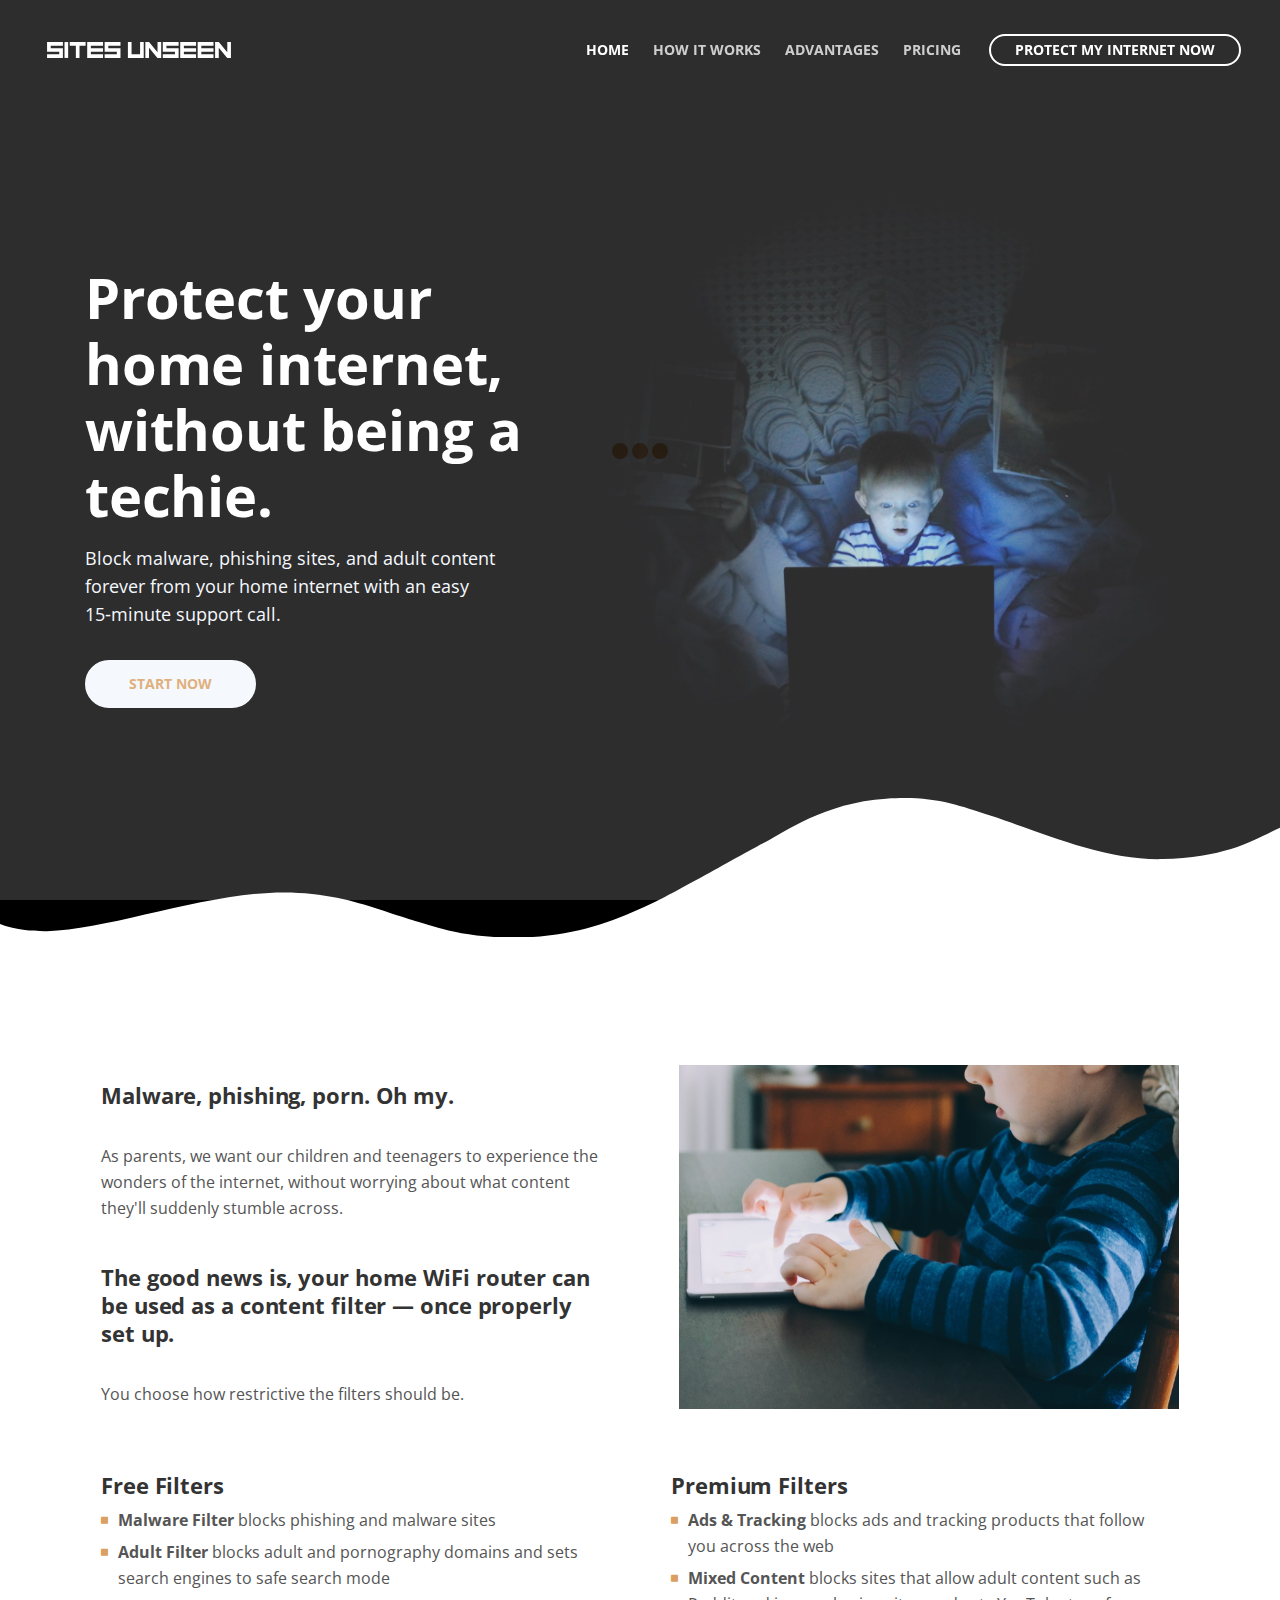
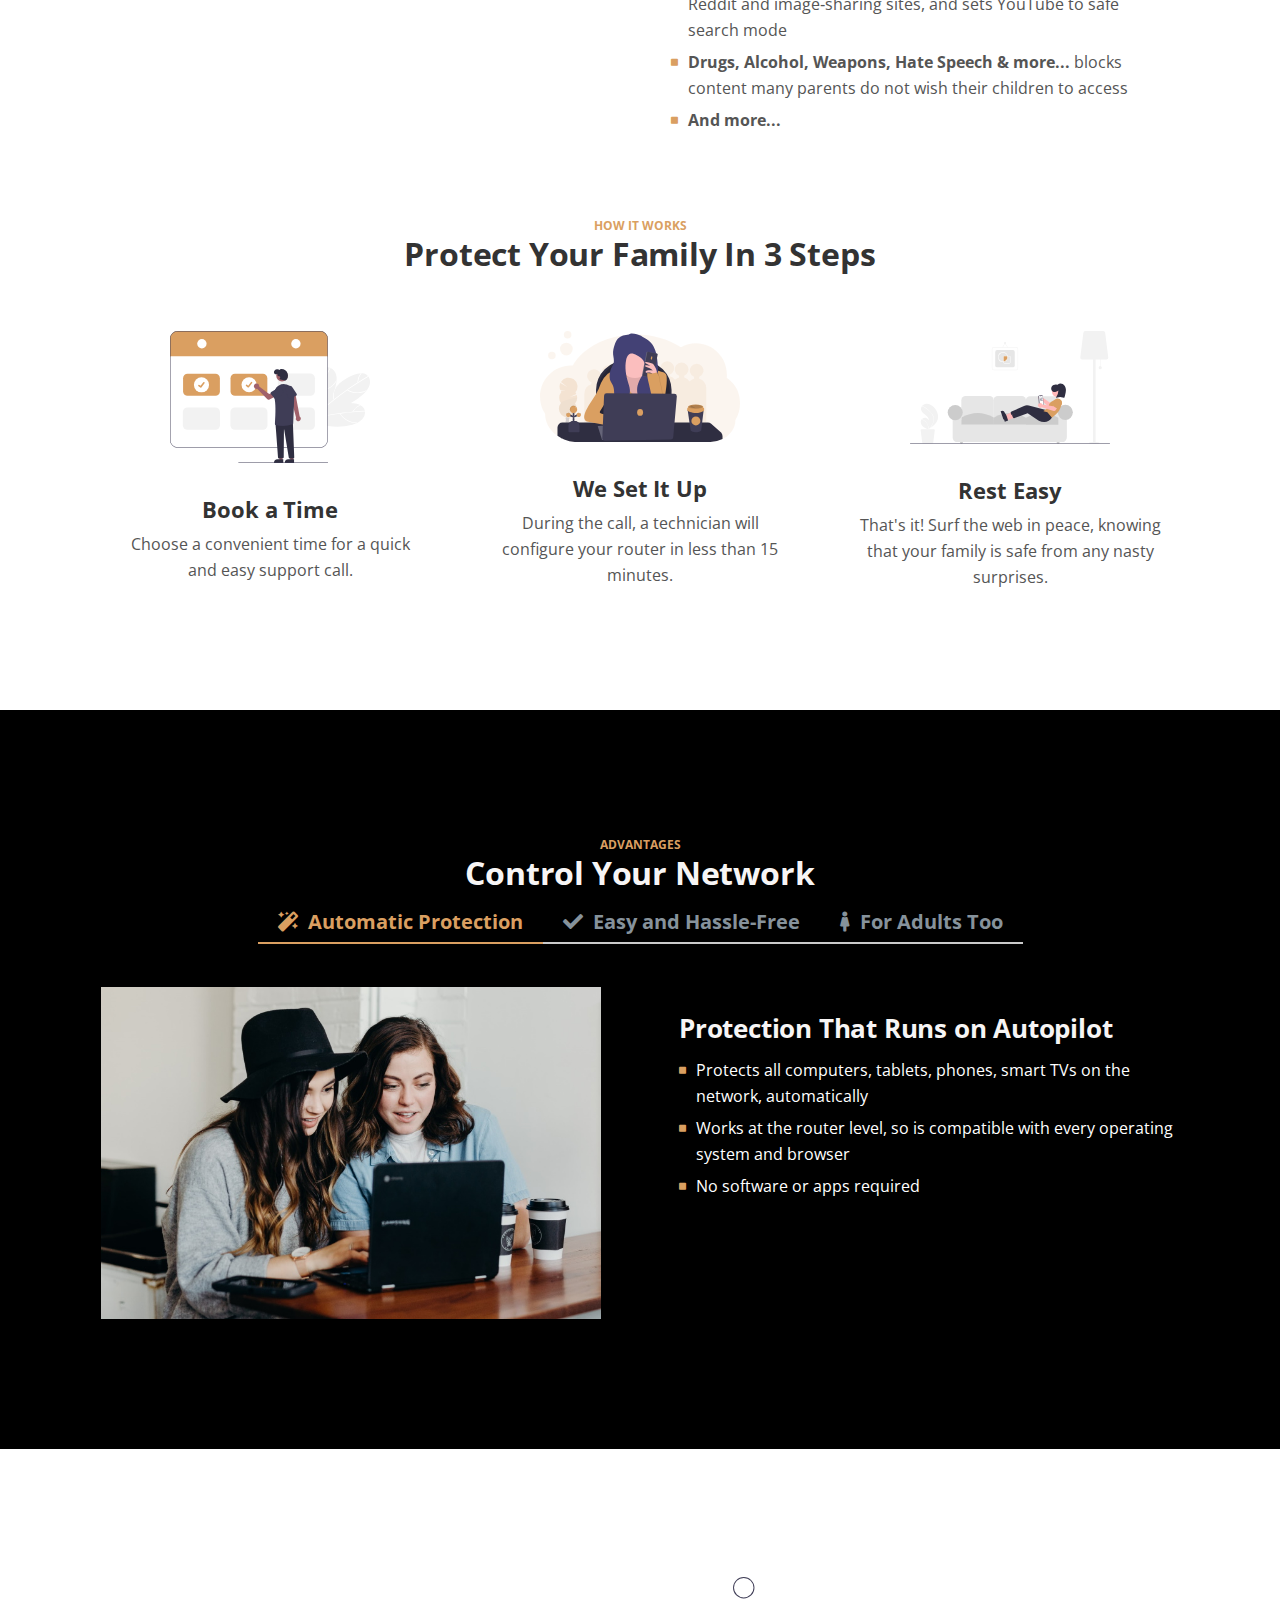
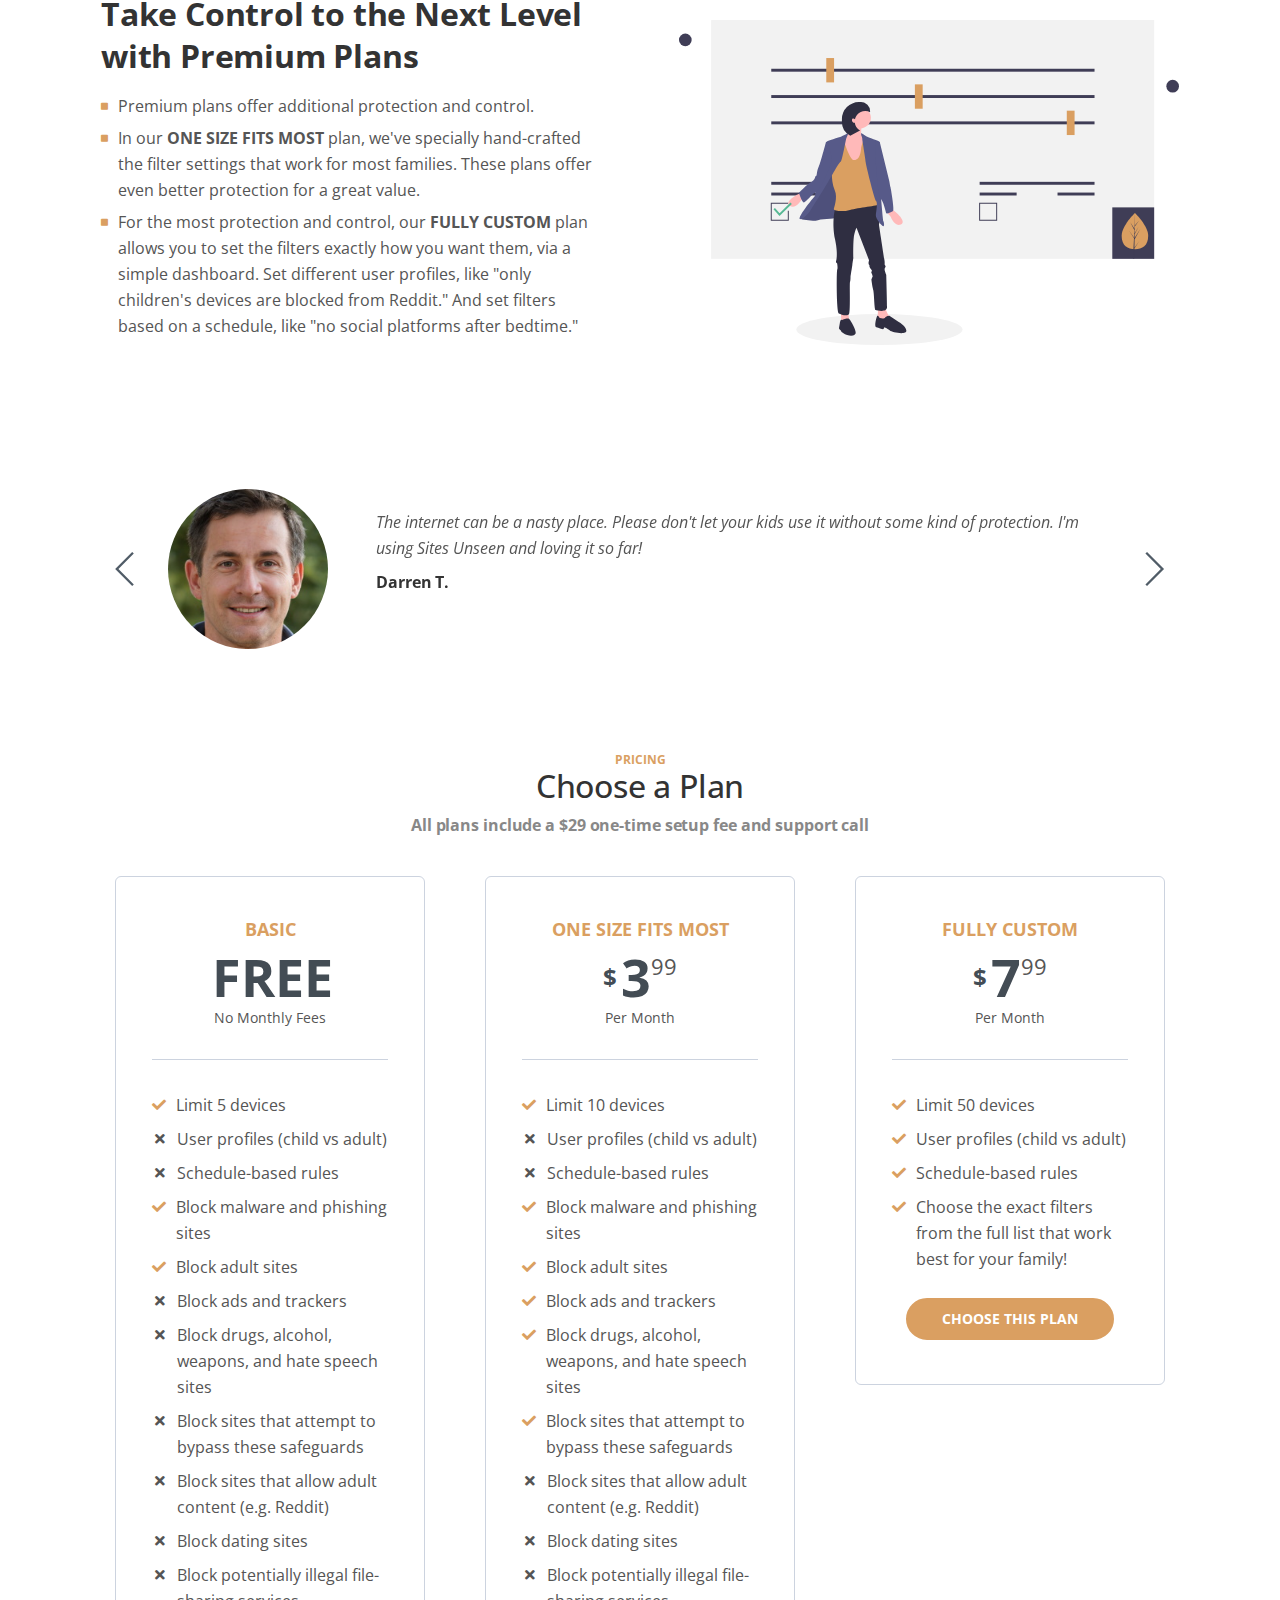
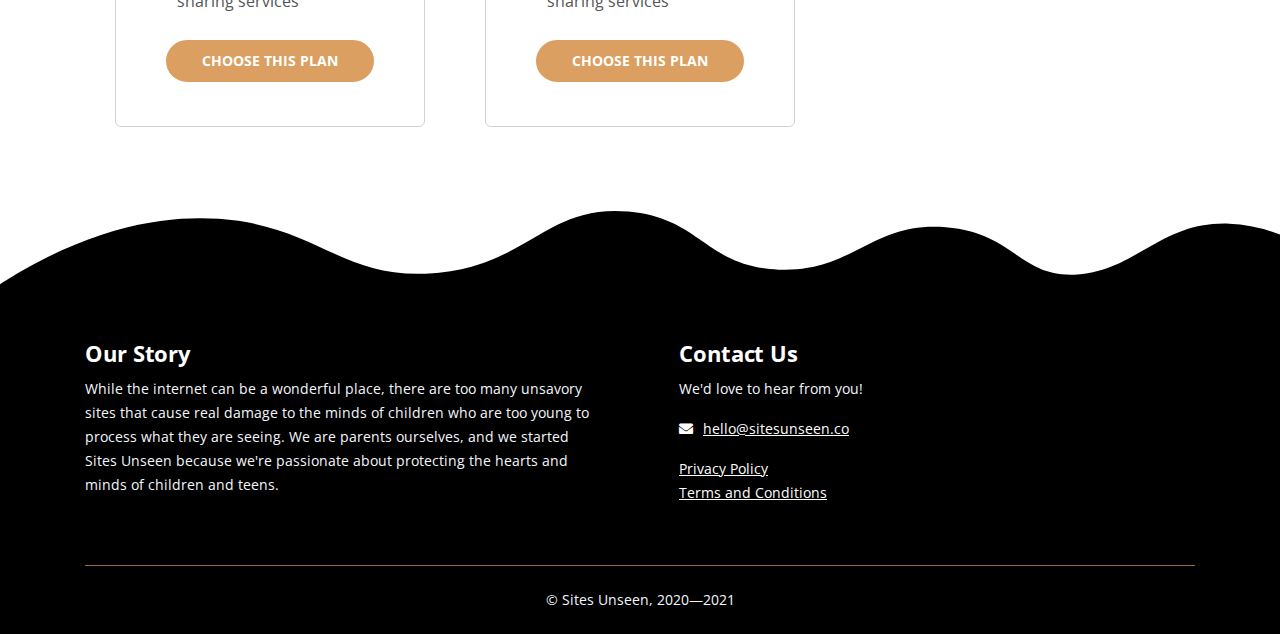
==== commit 3b47f4ca: "ms track" ====
--- a/index.html
+++ b/index.html
@@ -10,6 +10,8 @@
 
   gtag('config', 'UA-189921679-1');
 </script>
+
+<script>(function(w,d,t,r,u){var f,n,i;w[u]=w[u]||[],f=function(){var o={ti:"17543518"};o.q=w[u],w[u]=new UET(o),w[u].push("pageLoad")},n=d.createElement(t),n.src=r,n.async=1,n.onload=n.onreadystatechange=function(){var s=this.readyState;s&&s!=="loaded"&&s!=="complete"||(f(),n.onload=n.onreadystatechange=null)},i=d.getElementsByTagName(t)[0],i.parentNode.insertBefore(n,i)})(window,document,"script","//bat.bing.com/bat.js","uetq");</script>
 
     <meta charset="utf-8">
     <meta name="viewport" content="width=device-width, initial-scale=1, shrink-to-fit=no">
